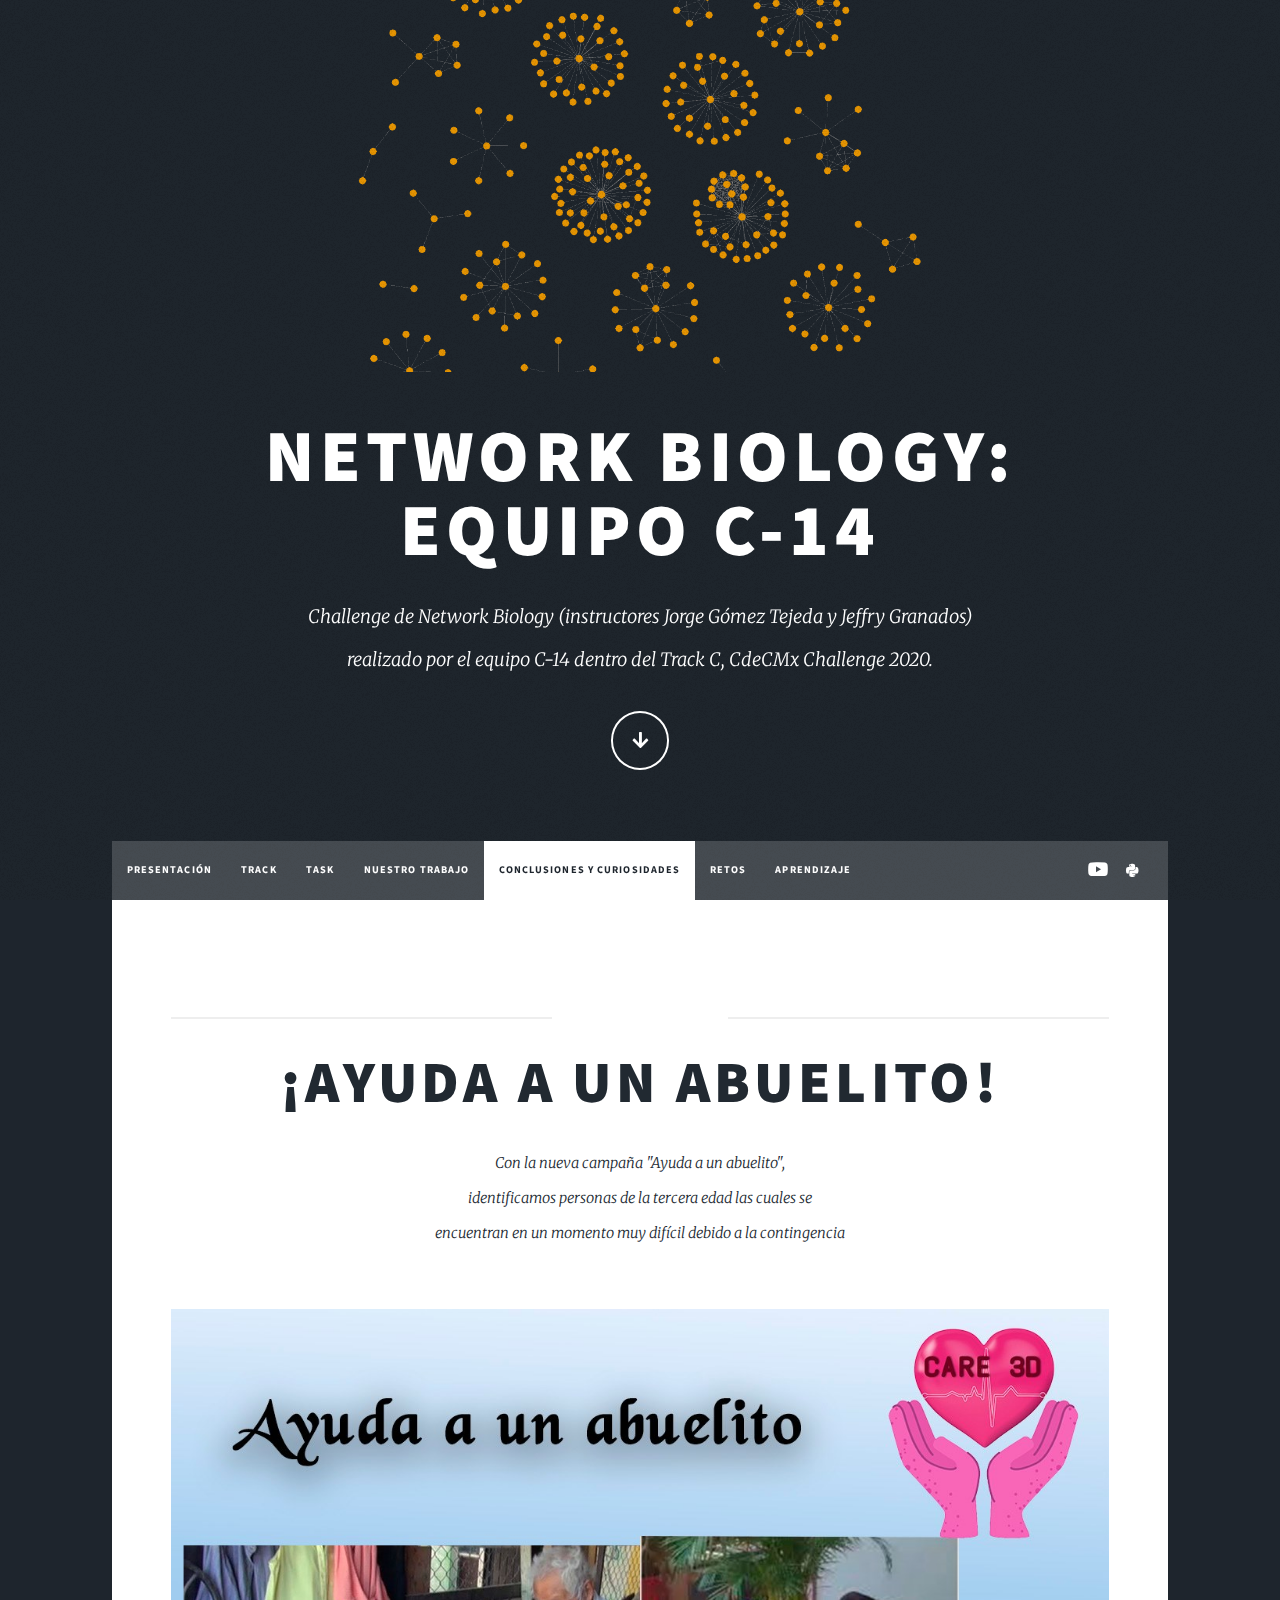
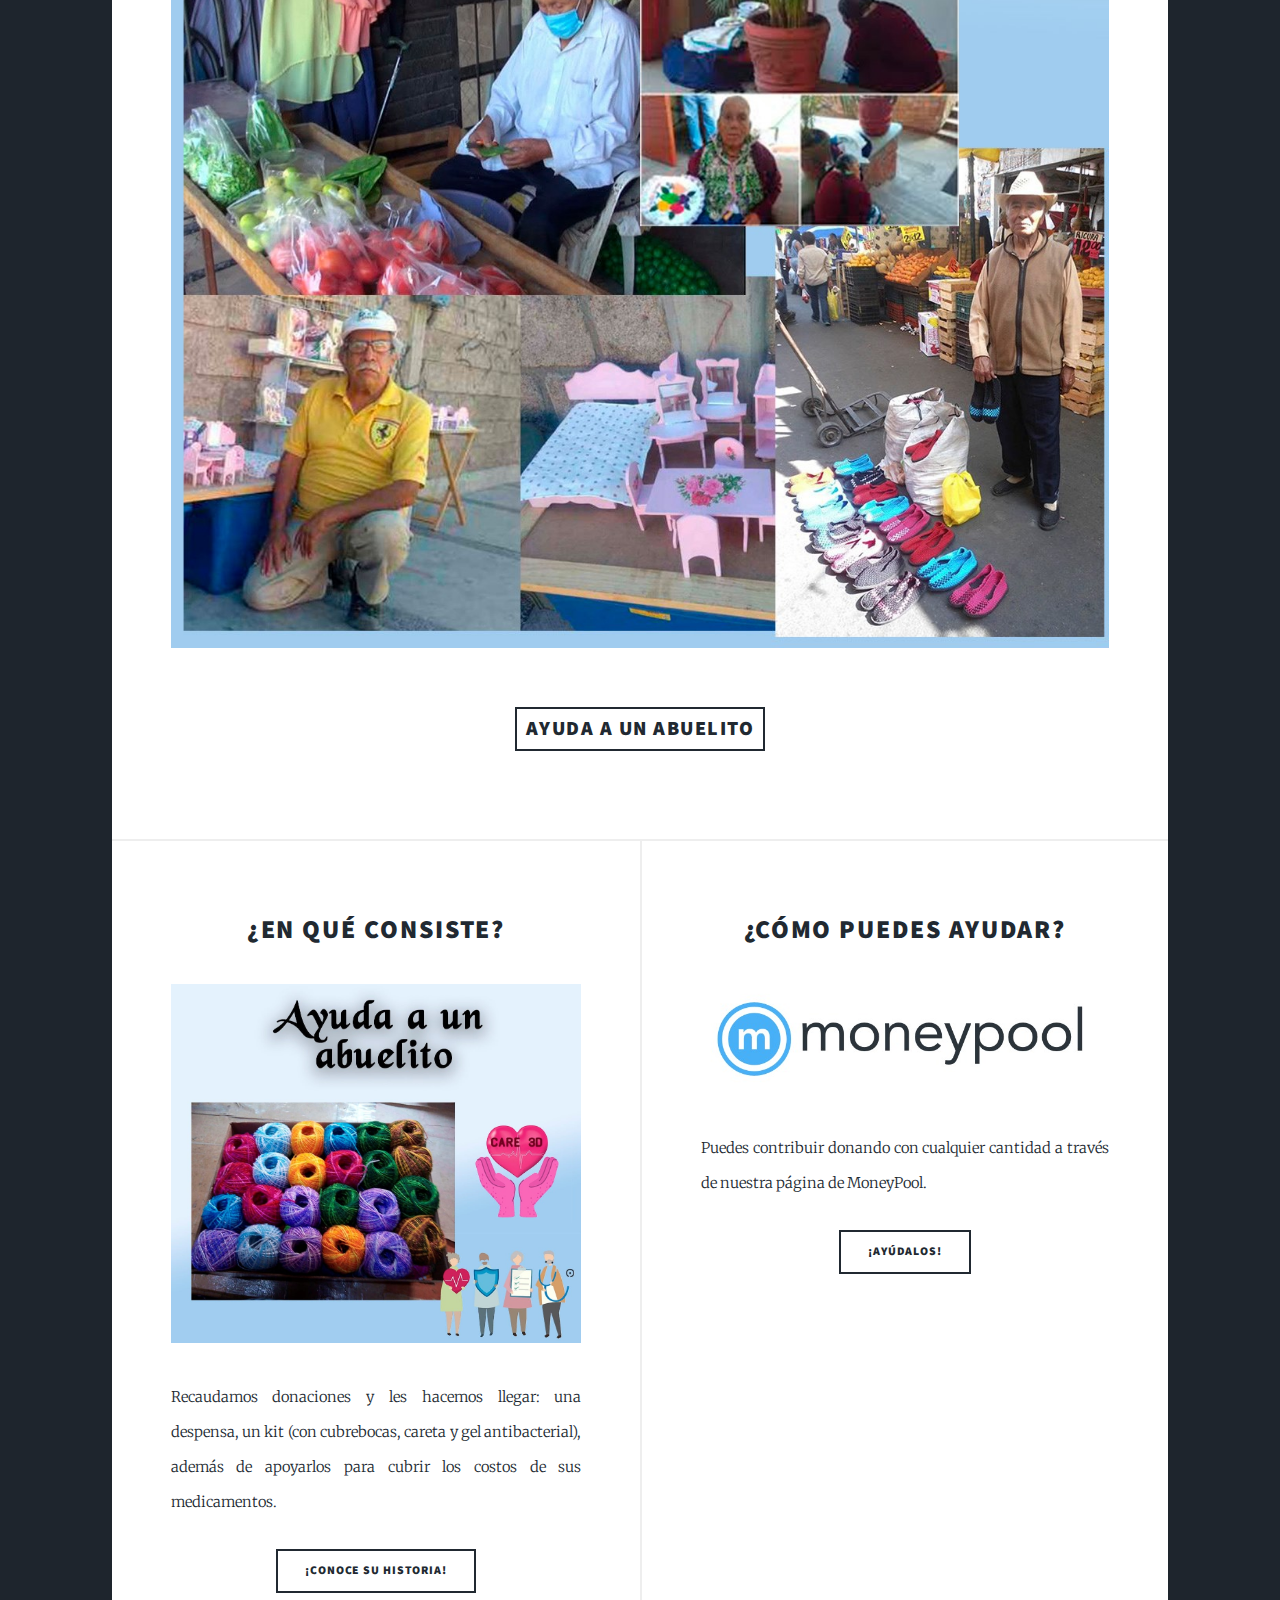
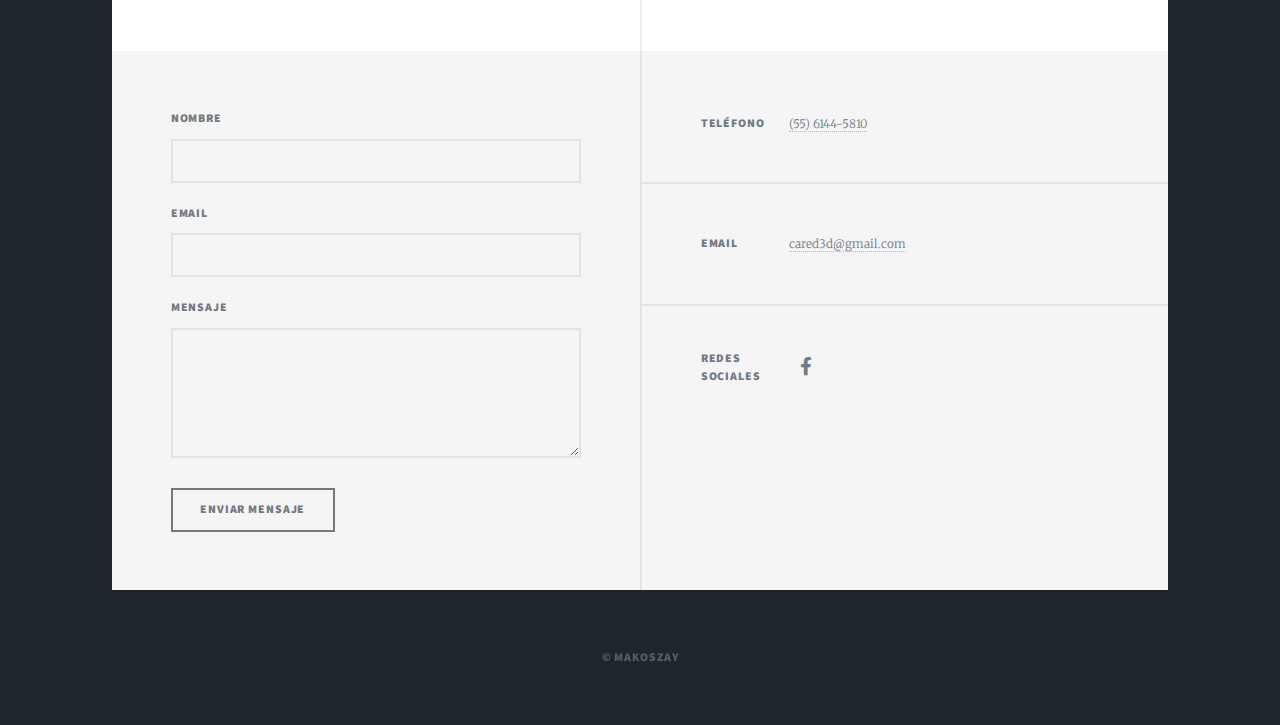
==== abuelito.html @ 1bad4d45 "Update abuelito.html" ====
<!DOCTYPE HTML>
<!--
    Massively by HTML5 UP
    html5up.net | @ajlkn
    Free for personal and commercial use under the CCA 3.0 license (html5up.net/license)
-->
<html>
    <head>
        <title>C-14</title>
        <meta charset="utf-8" />
        <meta name="viewport" content="width=device-width, initial-scale=1, user-scalable=no" />
        <link rel="stylesheet" href="assets/css/main.css" />
        <noscript><link rel="stylesheet" href="assets/css/noscript.css" /></noscript>
    </head>
    <body class="is-preload">

        <!-- Wrapper -->
            <div id="wrapper" class="fade-in">

                <!-- Intro -->
					<div id="intro">
						<h1>Network Biology:<br />
						Equipo c-14</h1>
						<p>Challenge de Network Biology (instructores Jorge Gómez Tejeda y Jeffry Granados)<br />
						realizado por el equipo C-14 dentro del Track C, CdeCMx Challenge 2020.</p>
						<ul class="actions">
							<li><a href="#header" class="button icon solid solo fa-arrow-down scrolly">Continue</a></li>
						</ul>
					</div>

				<!-- Header -->
					<header id="header">
						<a href="index.html" class="logo">Network Biology - C14</a>
					</header>

				<!-- Nav -->
					<nav id="nav">
						<ul class="links">
							<li><a href="index.html">Presentación</a></li>
							<li><a href="donaciones.html">Track</a></li>
							<li><a href="solicitudes.html">Task</a></li>
							<li><a href="impacto.html">Nuestro Trabajo</a></li>
							<li class="active"><a href="abuelito.html">Conclusiones y curiosidades</a></li>
							<li><a href="notas.html">Retos</a></li>
							<li><a href="contacto.html">Aprendizaje</a></li>
						</ul>
						<ul class="icons">
							<li><a href="https://youtu.be/c-H8Kq5N8fA" target=”_blank” class="icon brands fab fa-youtube"><span class="label">Youtube</span></a></li>
							<li><a href="https://colab.research.google.com/drive/1BYM7Ilppk82r1k13tnCq5NGWnOAUT_sk?usp=sharing" class="icon brands"><i class="fab fa-python"></i><span class="label">Código Python</span></a></li>
						</ul>
					</nav>

                <!-- Main -->
                    <div id="main">

                        <!-- Featured Post -->
                            <article class="post featured">
                                <header class="major">
                                    <span class="date"></span><br>
                                    <h2><a href="#">¡Ayuda a un abuelito!</a></h2>
                                    <p>Con la nueva campaña "Ayuda a un abuelito",<br />
                                    identificamos personas de la tercera edad las cuales se<br />
                                    encuentran en un momento muy difícil debido a la contingencia</p>
                                </header>
                                <div class="image main"><img src="images/abuelito_1.jpg" alt="" /></div>
                                <ul class="actions special">
                                    <li class="button" style="font-size:20px;">&nbsp;&nbsp;Ayuda a un abuelito&nbsp;&nbsp;</li>
                                </ul>
                            </article>

                        <!-- Posts -->
                            <section class="posts">
                                <article>
                                    <header>
                                        <span class="date"></span>
                                        <h2>¿En qué consiste?</h2>
                                    </header>
                                    <div class="image fit"><img src="images/abuelito_2.jpg" alt="" /></div>
                                    <p>Recaudamos donaciones y les hacemos llegar: una despensa, un kit (con cubrebocas, careta y gel antibacterial), además de apoyarlos para cubrir los costos de sus medicamentos.</p>
                                    <ul class="actions special">
                                        <li><a href="https://www.facebook.com/donacioncaretas3D/" class="button">¡Conoce su historia!</a></li>
                                    </ul>
                                </article>
                                <article>
                                    <header>
                                        <span class="date"></span>
                                        <h2>¿Cómo puedes ayudar? </h2>
                                    </header>
                                    <div class="image fit"><img src="images/money_pool.jpeg" alt="" /></div>
                                    <p>Puedes contribuir donando con cualquier cantidad a través de nuestra página de MoneyPool.</p>
                                    <ul class="actions special">
                                        <li><a href="https://www.moneypool.mx/pools/xvmni" class="button">¡Ayúdalos!</a></li>
                                    </ul>
                                </article>

                            </section>

                        <!-- Footer -->
                            <!-- <footer>
                                <div class="pagination"> -->
                                    <!--<a href="#" class="previous">Prev</a>-->
<!--                                    <a href="#" class="page active">1</a>
                                    <a href="#" class="page">2</a>
                                    <a href="#" class="page">3</a>
                                    <span class="extra">&hellip;</span>
                                    <a href="#" class="page">8</a>
                                    <a href="#" class="page">9</a>
                                    <a href="#" class="page">10</a>
                                    <a href="#" class="next">Next</a>
                                </div>
                            </footer> -->

                    </div>

                <!-- Footer -->
                    <footer id="footer">
                        <section>
                            <form method="post" action="mailto:cared3d@gmail.com?subject=Información Care-3D">
                                <div class="fields">
                                    <div class="field">
                                        <label for="name">Nombre</label>
                                        <input type="text" name="nombre" id="nombre" />
                                    </div>
                                    <div class="field">
                                        <label for="email">Email</label>
                                        <input type="text" name="email" id="email" />
                                    </div>
                                    <div class="field">
                                        <label for="message">Mensaje</label>
                                        <textarea name="mensaje" id="mensaje" rows="3"></textarea>
                                    </div>
                                </div>
                                <ul class="actions">
                                    <li><input type="submit" value="Enviar Mensaje" /></li>
                                </ul>
                            </form>
                        </section>
                        <section class="split contact">
                            <section>
                                <h3>Teléfono</h3>
                                <p><a href="tel:+525561445810">(55) 6144-5810</a></p>
                            </section>
                            <section>
                                <h3>Email</h3>
                                <p><a href="mailto:care3d@gmail.com">cared3d@gmail.com</a></p>
                            </section>
                            <section>
                                <h3>Redes Sociales</h3>
                                <ul class="icons">
                                    <li><a href="https://www.facebook.com/donacioncaretas3D/" target=”_blank” class="icon brands fa-facebook-f"><span class="label">Facebook</span></a></li>
                                </ul>
                            </section>
                        </section>
                    </footer>

                <!-- Copyright -->
                    <div id="copyright">
                        <ul><li>&copy; Makoszay</li></ul>
                    </div>

            </div>

        <!-- Scripts -->
            <script src="assets/js/jquery.min.js"></script>
            <script src="assets/js/jquery.scrollex.min.js"></script>
            <script src="assets/js/jquery.scrolly.min.js"></script>
            <script src="assets/js/browser.min.js"></script>
            <script src="assets/js/breakpoints.min.js"></script>
            <script src="assets/js/util.js"></script>
            <script src="assets/js/main.js"></script>

    </body>
</html>
---- assets/css/main.css ----
@import url(fontawesome-all.min.css);
@import url("https://fonts.googleapis.com/css?family=Merriweather:300,700,300italic,700italic|Source+Sans+Pro:900");

/*
	Massively by HTML5 UP
	html5up.net | @ajlkn
	Free for personal and commercial use under the CCA 3.0 license (html5up.net/license)
*/

html, body, div, span, applet, object,
iframe, h1, h2, h3, h4, h5, h6, p, blockquote,
pre, a, abbr, acronym, address, big, cite,
code, del, dfn, em, img, ins, kbd, q, s, samp,
small, strike, strong, sub, sup, tt, var, b,
u, i, center, dl, dt, dd, ol, ul, li, fieldset,
form, label, legend, table, caption, tbody,
tfoot, thead, tr, th, td, article, aside,
canvas, details, embed, figure, figcaption,
footer, header, hgroup, menu, nav, output, ruby,
section, summary, time, mark, audio, video {
	margin: 0;
	padding: 0;
	border: 0;
	font-size: 100%;
	font: inherit;
	vertical-align: baseline;}

article, aside, details, figcaption, figure,
footer, header, hgroup, menu, nav, section {
	display: block;}

body {
	line-height: 1;
}

ol, ul {
	list-style: none;
}

blockquote, q {
	quotes: none;
}

	blockquote:before, blockquote:after, q:before, q:after {
		content: '';
		content: none;
	}

table {
	border-collapse: collapse;
	border-spacing: 0;
}

body {
	-webkit-text-size-adjust: none;
}

mark {
	background-color: transparent;
	color: inherit;
}

input::-moz-focus-inner {
	border: 0;
	padding: 0;
}

input, select, textarea {
	-moz-appearance: none;
	-webkit-appearance: none;
	-ms-appearance: none;
	appearance: none;
}

/* Basic */

	@-ms-viewport {
		width: device-width;
	}

	body {
		-ms-overflow-style: scrollbar;
	}

	@media screen and (max-width: 480px) {

		html, body {
			min-width: 320px;
		}

	}

	html {
		box-sizing: border-box;
	}

	*, *:before, *:after {
		box-sizing: inherit;
	}

	body {
		background-color: #1e252d;
	}

		body.is-preload *, body.is-preload *:before, body.is-preload *:after {
			-moz-animation: none !important;
			-webkit-animation: none !important;
			-ms-animation: none !important;
			animation: none !important;
			-moz-transition: none !important;
			-webkit-transition: none !important;
			-ms-transition: none !important;
			transition: none !important;
		}

/* Type */

	html {
		font-size: 16pt;
	}

		@media screen and (max-width: 1680px) {

			html {
				font-size: 12pt;
			}

		}

		@media screen and (max-width: 1280px) {

			html {
				font-size: 11pt;
			}

		}

		@media screen and (max-width: 360px) {

			html {
				font-size: 10pt;
			}

		}

	body {
		color: #212931;
	}

	body, input, select, textarea {
		font-family: "Merriweather", Georgia, serif;
		font-weight: 300;
		font-size: 1rem;
		line-height: 2.375;
	}

	a {
		-moz-transition: color 0.2s ease-in-out, background-color 0.2s ease-in-out, border-color 0.2s ease-in-out, box-shadow 0.2s ease-in-out;
		-webkit-transition: color 0.2s ease-in-out, background-color 0.2s ease-in-out, border-color 0.2s ease-in-out, box-shadow 0.2s ease-in-out;
		-ms-transition: color 0.2s ease-in-out, background-color 0.2s ease-in-out, border-color 0.2s ease-in-out, box-shadow 0.2s ease-in-out;
		transition: color 0.2s ease-in-out, background-color 0.2s ease-in-out, border-color 0.2s ease-in-out, box-shadow 0.2s ease-in-out;
		border-bottom: dotted 1px;
		text-decoration: none;
	}

		a:hover {
			border-bottom-color: transparent;
		}

	strong, b {
		font-weight: 600;
	}

	em, i {
		font-style: italic;
	}

	p {
		text-align: justify;
		margin: 0 0 2rem 0;
	}

	h1, h2, h3, h4, h5, h6 {
		font-family: "Source Sans Pro", Helvetica, sans-serif;
		font-weight: 900;
		line-height: 1.5;
		letter-spacing: 0.075em;
		text-transform: uppercase;
		margin: 0 0 1rem 0;
	}

		h1 a, h2 a, h3 a, h4 a, h5 a, h6 a {
			border-bottom: 0;
			color: inherit;
			text-decoration: none;
		}

	h1 {
		font-size: 4rem;
		line-height: 1.1;
		margin: 0 0 2rem 0;
	}

	h2 {
		font-size: 1.75rem;
		line-height: 1.3;
		margin: 0 0 1.5rem 0;
	}

	h3 {
		font-size: 1.25rem;
		margin: 0 0 1.5rem 0;
	}

	h4 {
		font-size: 1rem;
	}

	h5 {
		font-size: 0.9rem;
	}

	h6 {
		font-size: 0.8rem;
	}

	sub {
		font-size: 0.8rem;
		position: relative;
		top: 0.5rem;
	}

	sup {
		font-size: 0.8rem;
		position: relative;
		top: -0.5rem;
	}

	blockquote {
		border-left: solid 4px;
		font-style: italic;
		margin: 0 0 2rem 0;
		padding: 0.5rem 0 0.5rem 2rem;
	}

	code {
		border: solid 2px;
		font-family: "Courier New", monospace;
		font-size: 0.9rem;
		margin: 0 0.25rem;
		padding: 0.25rem 0.65rem;
	}

	pre {
		-webkit-overflow-scrolling: touch;
		font-family: "Courier New", monospace;
		font-size: 0.9rem;
		margin: 0 0 2rem 0;
	}

		pre code {
			display: block;
			line-height: 1.75;
			padding: 1rem 1.5rem;
			overflow-x: auto;
		}

	hr {
		border: 0;
		border-bottom: solid 2px;
		margin: 3rem 0;
	}

		hr.major {
			margin: 5rem 0;
		}

	.align-left {
		text-align: left;
	}

	.align-center {
		text-align: center;
	}

	.align-right {
		text-align: right;
	}

	input, select, textarea {
		color: #212931;
	}

	a {
		color: #212931;
		border-bottom-color: rgba(33, 41, 49, 0.5);
	}

		a:hover {
			border-bottom-color: transparent;
			color: #EFA51A !important;
		}

	strong, b {
		color: #212931;
	}

	h1, h2, h3, h4, h5, h6 {
		color: #212931;
	}

	blockquote {
		border-left-color: #eeeeee;
	}

	code {
		background: rgba(220, 220, 220, 0.25);
		border-color: #eeeeee;
	}

	hr {
		border-bottom-color: #eeeeee;
	}

/* Row */

	.row {
		display: flex;
		flex-wrap: wrap;
		box-sizing: border-box;
		align-items: stretch;
	}

		.row > * {
			box-sizing: border-box;
		}

		.row.gtr-uniform > * > :last-child {
			margin-bottom: 0;
		}

		.row.aln-left {
			justify-content: flex-start;
		}

		.row.aln-center {
			justify-content: center;
		}

		.row.aln-right {
			justify-content: flex-end;
		}

		.row.aln-top {
			align-items: flex-start;
		}

		.row.aln-middle {
			align-items: center;
		}

		.row.aln-bottom {
			align-items: flex-end;
		}

		.row > .imp {
			order: -1;
		}

		.row > .col-1 {
			width: 8.33333%;
		}

		.row > .off-1 {
			margin-left: 8.33333%;
		}

		.row > .col-2 {
			width: 16.66667%;
		}

		.row > .off-2 {
			margin-left: 16.66667%;
		}

		.row > .col-3 {
			width: 25%;
		}

		.row > .off-3 {
			margin-left: 25%;
		}

		.row > .col-4 {
			width: 33.33333%;
		}

		.row > .off-4 {
			margin-left: 33.33333%;
		}

		.row > .col-5 {
			width: 41.66667%;
		}

		.row > .off-5 {
			margin-left: 41.66667%;
		}

		.row > .col-6 {
			width: 50%;
		}

		.row > .off-6 {
			margin-left: 50%;
		}

		.row > .col-7 {
			width: 58.33333%;
		}

		.row > .off-7 {
			margin-left: 58.33333%;
		}

		.row > .col-8 {
			width: 66.66667%;
		}

		.row > .off-8 {
			margin-left: 66.66667%;
		}

		.row > .col-9 {
			width: 75%;
		}

		.row > .off-9 {
			margin-left: 75%;
		}

		.row > .col-10 {
			width: 83.33333%;
		}

		.row > .off-10 {
			margin-left: 83.33333%;
		}

		.row > .col-11 {
			width: 91.66667%;
		}

		.row > .off-11 {
			margin-left: 91.66667%;
		}

		.row > .col-12 {
			width: 100%;
		}

		.row > .off-12 {
			margin-left: 100%;
		}

		.row.gtr-0 {
			margin-top: 0;
			margin-left: 0rem;
		}

			.row.gtr-0 > * {
				padding: 0 0 0 0rem;
			}

			.row.gtr-0.gtr-uniform {
				margin-top: 0rem;
			}

				.row.gtr-0.gtr-uniform > * {
					padding-top: 0rem;
				}

		.row.gtr-25 {
			margin-top: 0;
			margin-left: -0.375rem;
		}

			.row.gtr-25 > * {
				padding: 0 0 0 0.375rem;
			}

			.row.gtr-25.gtr-uniform {
				margin-top: -0.375rem;
			}

				.row.gtr-25.gtr-uniform > * {
					padding-top: 0.375rem;
				}

		.row.gtr-50 {
			margin-top: 0;
			margin-left: -0.75rem;
		}

			.row.gtr-50 > * {
				padding: 0 0 0 0.75rem;
			}

			.row.gtr-50.gtr-uniform {
				margin-top: -0.75rem;
			}

				.row.gtr-50.gtr-uniform > * {
					padding-top: 0.75rem;
				}

		.row {
			margin-top: 0;
			margin-left: -1.5rem;
		}

			.row > * {
				padding: 0 0 0 1.5rem;
			}

			.row.gtr-uniform {
				margin-top: -1.5rem;
			}

				.row.gtr-uniform > * {
					padding-top: 1.5rem;
				}

		.row.gtr-150 {
			margin-top: 0;
			margin-left: -2.25rem;
		}

			.row.gtr-150 > * {
				padding: 0 0 0 2.25rem;
			}

			.row.gtr-150.gtr-uniform {
				margin-top: -2.25rem;
			}

				.row.gtr-150.gtr-uniform > * {
					padding-top: 2.25rem;
				}

		.row.gtr-200 {
			margin-top: 0;
			margin-left: -3rem;
		}

			.row.gtr-200 > * {
				padding: 0 0 0 3rem;
			}

			.row.gtr-200.gtr-uniform {
				margin-top: -3rem;
			}

				.row.gtr-200.gtr-uniform > * {
					padding-top: 3rem;
				}

		@media screen and (max-width: 1680px) {

			.row {
				display: flex;
				flex-wrap: wrap;
				box-sizing: border-box;
				align-items: stretch;
			}

				.row > * {
					box-sizing: border-box;
				}

				.row.gtr-uniform > * > :last-child {
					margin-bottom: 0;
				}

				.row.aln-left {
					justify-content: flex-start;
				}

				.row.aln-center {
					justify-content: center;
				}

				.row.aln-right {
					justify-content: flex-end;
				}

				.row.aln-top {
					align-items: flex-start;
				}

				.row.aln-middle {
					align-items: center;
				}

				.row.aln-bottom {
					align-items: flex-end;
				}

				.row > .imp-xlarge {
					order: -1;
				}

				.row > .col-1-xlarge {
					width: 8.33333%;
				}

				.row > .off-1-xlarge {
					margin-left: 8.33333%;
				}

				.row > .col-2-xlarge {
					width: 16.66667%;
				}

				.row > .off-2-xlarge {
					margin-left: 16.66667%;
				}

				.row > .col-3-xlarge {
					width: 25%;
				}

				.row > .off-3-xlarge {
					margin-left: 25%;
				}

				.row > .col-4-xlarge {
					width: 33.33333%;
				}

				.row > .off-4-xlarge {
					margin-left: 33.33333%;
				}

				.row > .col-5-xlarge {
					width: 41.66667%;
				}

				.row > .off-5-xlarge {
					margin-left: 41.66667%;
				}

				.row > .col-6-xlarge {
					width: 50%;
				}

				.row > .off-6-xlarge {
					margin-left: 50%;
				}

				.row > .col-7-xlarge {
					width: 58.33333%;
				}

				.row > .off-7-xlarge {
					margin-left: 58.33333%;
				}

				.row > .col-8-xlarge {
					width: 66.66667%;
				}

				.row > .off-8-xlarge {
					margin-left: 66.66667%;
				}

				.row > .col-9-xlarge {
					width: 75%;
				}

				.row > .off-9-xlarge {
					margin-left: 75%;
				}

				.row > .col-10-xlarge {
					width: 83.33333%;
				}

				.row > .off-10-xlarge {
					margin-left: 83.33333%;
				}

				.row > .col-11-xlarge {
					width: 91.66667%;
				}

				.row > .off-11-xlarge {
					margin-left: 91.66667%;
				}

				.row > .col-12-xlarge {
					width: 100%;
				}

				.row > .off-12-xlarge {
					margin-left: 100%;
				}

				.row.gtr-0 {
					margin-top: 0;
					margin-left: 0rem;
				}

					.row.gtr-0 > * {
						padding: 0 0 0 0rem;
					}

					.row.gtr-0.gtr-uniform {
						margin-top: 0rem;
					}

						.row.gtr-0.gtr-uniform > * {
							padding-top: 0rem;
						}

				.row.gtr-25 {
					margin-top: 0;
					margin-left: -0.375rem;
				}

					.row.gtr-25 > * {
						padding: 0 0 0 0.375rem;
					}

					.row.gtr-25.gtr-uniform {
						margin-top: -0.375rem;
					}

						.row.gtr-25.gtr-uniform > * {
							padding-top: 0.375rem;
						}

				.row.gtr-50 {
					margin-top: 0;
					margin-left: -0.75rem;
				}

					.row.gtr-50 > * {
						padding: 0 0 0 0.75rem;
					}

					.row.gtr-50.gtr-uniform {
						margin-top: -0.75rem;
					}

						.row.gtr-50.gtr-uniform > * {
							padding-top: 0.75rem;
						}

				.row {
					margin-top: 0;
					margin-left: -1.5rem;
				}

					.row > * {
						padding: 0 0 0 1.5rem;
					}

					.row.gtr-uniform {
						margin-top: -1.5rem;
					}

						.row.gtr-uniform > * {
							padding-top: 1.5rem;
						}

				.row.gtr-150 {
					margin-top: 0;
					margin-left: -2.25rem;
				}

					.row.gtr-150 > * {
						padding: 0 0 0 2.25rem;
					}

					.row.gtr-150.gtr-uniform {
						margin-top: -2.25rem;
					}

						.row.gtr-150.gtr-uniform > * {
							padding-top: 2.25rem;
						}

				.row.gtr-200 {
					margin-top: 0;
					margin-left: -3rem;
				}

					.row.gtr-200 > * {
						padding: 0 0 0 3rem;
					}

					.row.gtr-200.gtr-uniform {
						margin-top: -3rem;
					}

						.row.gtr-200.gtr-uniform > * {
							padding-top: 3rem;
						}

		}

		@media screen and (max-width: 1280px) {

			.row {
				display: flex;
				flex-wrap: wrap;
				box-sizing: border-box;
				align-items: stretch;
			}

				.row > * {
					box-sizing: border-box;
				}

				.row.gtr-uniform > * > :last-child {
					margin-bottom: 0;
				}

				.row.aln-left {
					justify-content: flex-start;
				}

				.row.aln-center {
					justify-content: center;
				}

				.row.aln-right {
					justify-content: flex-end;
				}

				.row.aln-top {
					align-items: flex-start;
				}

				.row.aln-middle {
					align-items: center;
				}

				.row.aln-bottom {
					align-items: flex-end;
				}

				.row > .imp-large {
					order: -1;
				}

				.row > .col-1-large {
					width: 8.33333%;
				}

				.row > .off-1-large {
					margin-left: 8.33333%;
				}

				.row > .col-2-large {
					width: 16.66667%;
				}

				.row > .off-2-large {
					margin-left: 16.66667%;
				}

				.row > .col-3-large {
					width: 25%;
				}

				.row > .off-3-large {
					margin-left: 25%;
				}

				.row > .col-4-large {
					width: 33.33333%;
				}

				.row > .off-4-large {
					margin-left: 33.33333%;
				}

				.row > .col-5-large {
					width: 41.66667%;
				}

				.row > .off-5-large {
					margin-left: 41.66667%;
				}

				.row > .col-6-large {
					width: 50%;
				}

				.row > .off-6-large {
					margin-left: 50%;
				}

				.row > .col-7-large {
					width: 58.33333%;
				}

				.row > .off-7-large {
					margin-left: 58.33333%;
				}

				.row > .col-8-large {
					width: 66.66667%;
				}

				.row > .off-8-large {
					margin-left: 66.66667%;
				}

				.row > .col-9-large {
					width: 75%;
				}

				.row > .off-9-large {
					margin-left: 75%;
				}

				.row > .col-10-large {
					width: 83.33333%;
				}

				.row > .off-10-large {
					margin-left: 83.33333%;
				}

				.row > .col-11-large {
					width: 91.66667%;
				}

				.row > .off-11-large {
					margin-left: 91.66667%;
				}

				.row > .col-12-large {
					width: 100%;
				}

				.row > .off-12-large {
					margin-left: 100%;
				}

				.row.gtr-0 {
					margin-top: 0;
					margin-left: 0rem;
				}

					.row.gtr-0 > * {
						padding: 0 0 0 0rem;
					}

					.row.gtr-0.gtr-uniform {
						margin-top: 0rem;
					}

						.row.gtr-0.gtr-uniform > * {
							padding-top: 0rem;
						}

				.row.gtr-25 {
					margin-top: 0;
					margin-left: -0.375rem;
				}

					.row.gtr-25 > * {
						padding: 0 0 0 0.375rem;
					}

					.row.gtr-25.gtr-uniform {
						margin-top: -0.375rem;
					}

						.row.gtr-25.gtr-uniform > * {
							padding-top: 0.375rem;
						}

				.row.gtr-50 {
					margin-top: 0;
					margin-left: -0.75rem;
				}

					.row.gtr-50 > * {
						padding: 0 0 0 0.75rem;
					}

					.row.gtr-50.gtr-uniform {
						margin-top: -0.75rem;
					}

						.row.gtr-50.gtr-uniform > * {
							padding-top: 0.75rem;
						}

				.row {
					margin-top: 0;
					margin-left: -1.5rem;
				}

					.row > * {
						padding: 0 0 0 1.5rem;
					}

					.row.gtr-uniform {
						margin-top: -1.5rem;
					}

						.row.gtr-uniform > * {
							padding-top: 1.5rem;
						}

				.row.gtr-150 {
					margin-top: 0;
					margin-left: -2.25rem;
				}

					.row.gtr-150 > * {
						padding: 0 0 0 2.25rem;
					}

					.row.gtr-150.gtr-uniform {
						margin-top: -2.25rem;
					}

						.row.gtr-150.gtr-uniform > * {
							padding-top: 2.25rem;
						}

				.row.gtr-200 {
					margin-top: 0;
					margin-left: -3rem;
				}

					.row.gtr-200 > * {
						padding: 0 0 0 3rem;
					}

					.row.gtr-200.gtr-uniform {
						margin-top: -3rem;
					}

						.row.gtr-200.gtr-uniform > * {
							padding-top: 3rem;
						}

		}

		@media screen and (max-width: 980px) {

			.row {
				display: flex;
				flex-wrap: wrap;
				box-sizing: border-box;
				align-items: stretch;
			}

				.row > * {
					box-sizing: border-box;
				}

				.row.gtr-uniform > * > :last-child {
					margin-bottom: 0;
				}

				.row.aln-left {
					justify-content: flex-start;
				}

				.row.aln-center {
					justify-content: center;
				}

				.row.aln-right {
					justify-content: flex-end;
				}

				.row.aln-top {
					align-items: flex-start;
				}

				.row.aln-middle {
					align-items: center;
				}

				.row.aln-bottom {
					align-items: flex-end;
				}

				.row > .imp-medium {
					order: -1;
				}

				.row > .col-1-medium {
					width: 8.33333%;
				}

				.row > .off-1-medium {
					margin-left: 8.33333%;
				}

				.row > .col-2-medium {
					width: 16.66667%;
				}

				.row > .off-2-medium {
					margin-left: 16.66667%;
				}

				.row > .col-3-medium {
					width: 25%;
				}

				.row > .off-3-medium {
					margin-left: 25%;
				}

				.row > .col-4-medium {
					width: 33.33333%;
				}

				.row > .off-4-medium {
					margin-left: 33.33333%;
				}

				.row > .col-5-medium {
					width: 41.66667%;
				}

				.row > .off-5-medium {
					margin-left: 41.66667%;
				}

				.row > .col-6-medium {
					width: 50%;
				}

				.row > .off-6-medium {
					margin-left: 50%;
				}

				.row > .col-7-medium {
					width: 58.33333%;
				}

				.row > .off-7-medium {
					margin-left: 58.33333%;
				}

				.row > .col-8-medium {
					width: 66.66667%;
				}

				.row > .off-8-medium {
					margin-left: 66.66667%;
				}

				.row > .col-9-medium {
					width: 75%;
				}

				.row > .off-9-medium {
					margin-left: 75%;
				}

				.row > .col-10-medium {
					width: 83.33333%;
				}

				.row > .off-10-medium {
					margin-left: 83.33333%;
				}

				.row > .col-11-medium {
					width: 91.66667%;
				}

				.row > .off-11-medium {
					margin-left: 91.66667%;
				}

				.row > .col-12-medium {
					width: 100%;
				}

				.row > .off-12-medium {
					margin-left: 100%;
				}

				.row.gtr-0 {
					margin-top: 0;
					margin-left: 0rem;
				}

					.row.gtr-0 > * {
						padding: 0 0 0 0rem;
					}

					.row.gtr-0.gtr-uniform {
						margin-top: 0rem;
					}

						.row.gtr-0.gtr-uniform > * {
							padding-top: 0rem;
						}

				.row.gtr-25 {
					margin-top: 0;
					margin-left: -0.375rem;
				}

					.row.gtr-25 > * {
						padding: 0 0 0 0.375rem;
					}

					.row.gtr-25.gtr-uniform {
						margin-top: -0.375rem;
					}

						.row.gtr-25.gtr-uniform > * {
							padding-top: 0.375rem;
						}

				.row.gtr-50 {
					margin-top: 0;
					margin-left: -0.75rem;
				}

					.row.gtr-50 > * {
						padding: 0 0 0 0.75rem;
					}

					.row.gtr-50.gtr-uniform {
						margin-top: -0.75rem;
					}

						.row.gtr-50.gtr-uniform > * {
							padding-top: 0.75rem;
						}

				.row {
					margin-top: 0;
					margin-left: -1.5rem;
				}

					.row > * {
						padding: 0 0 0 1.5rem;
					}

					.row.gtr-uniform {
						margin-top: -1.5rem;
					}

						.row.gtr-uniform > * {
							padding-top: 1.5rem;
						}

				.row.gtr-150 {
					margin-top: 0;
					margin-left: -2.25rem;
				}

					.row.gtr-150 > * {
						padding: 0 0 0 2.25rem;
					}

					.row.gtr-150.gtr-uniform {
						margin-top: -2.25rem;
					}

						.row.gtr-150.gtr-uniform > * {
							padding-top: 2.25rem;
						}

				.row.gtr-200 {
					margin-top: 0;
					margin-left: -3rem;
				}

					.row.gtr-200 > * {
						padding: 0 0 0 3rem;
					}

					.row.gtr-200.gtr-uniform {
						margin-top: -3rem;
					}

						.row.gtr-200.gtr-uniform > * {
							padding-top: 3rem;
						}

		}

		@media screen and (max-width: 736px) {

			.row {
				display: flex;
				flex-wrap: wrap;
				box-sizing: border-box;
				align-items: stretch;
			}

				.row > * {
					box-sizing: border-box;
				}

				.row.gtr-uniform > * > :last-child {
					margin-bottom: 0;
				}

				.row.aln-left {
					justify-content: flex-start;
				}

				.row.aln-center {
					justify-content: center;
				}

				.row.aln-right {
					justify-content: flex-end;
				}

				.row.aln-top {
					align-items: flex-start;
				}

				.row.aln-middle {
					align-items: center;
				}

				.row.aln-bottom {
					align-items: flex-end;
				}

				.row > .imp-small {
					order: -1;
				}

				.row > .col-1-small {
					width: 8.33333%;
				}

				.row > .off-1-small {
					margin-left: 8.33333%;
				}

				.row > .col-2-small {
					width: 16.66667%;
				}

				.row > .off-2-small {
					margin-left: 16.66667%;
				}

				.row > .col-3-small {
					width: 25%;
				}

				.row > .off-3-small {
					margin-left: 25%;
				}

				.row > .col-4-small {
					width: 33.33333%;
				}

				.row > .off-4-small {
					margin-left: 33.33333%;
				}

				.row > .col-5-small {
					width: 41.66667%;
				}

				.row > .off-5-small {
					margin-left: 41.66667%;
				}

				.row > .col-6-small {
					width: 50%;
				}

				.row > .off-6-small {
					margin-left: 50%;
				}

				.row > .col-7-small {
					width: 58.33333%;
				}

				.row > .off-7-small {
					margin-left: 58.33333%;
				}

				.row > .col-8-small {
					width: 66.66667%;
				}

				.row > .off-8-small {
					margin-left: 66.66667%;
				}

				.row > .col-9-small {
					width: 75%;
				}

				.row > .off-9-small {
					margin-left: 75%;
				}

				.row > .col-10-small {
					width: 83.33333%;
				}

				.row > .off-10-small {
					margin-left: 83.33333%;
				}

				.row > .col-11-small {
					width: 91.66667%;
				}

				.row > .off-11-small {
					margin-left: 91.66667%;
				}

				.row > .col-12-small {
					width: 100%;
				}

				.row > .off-12-small {
					margin-left: 100%;
				}

				.row.gtr-0 {
					margin-top: 0;
					margin-left: 0rem;
				}

					.row.gtr-0 > * {
						padding: 0 0 0 0rem;
					}

					.row.gtr-0.gtr-uniform {
						margin-top: 0rem;
					}

						.row.gtr-0.gtr-uniform > * {
							padding-top: 0rem;
						}

				.row.gtr-25 {
					margin-top: 0;
					margin-left: -0.375rem;
				}

					.row.gtr-25 > * {
						padding: 0 0 0 0.375rem;
					}

					.row.gtr-25.gtr-uniform {
						margin-top: -0.375rem;
					}

						.row.gtr-25.gtr-uniform > * {
							padding-top: 0.375rem;
						}

				.row.gtr-50 {
					margin-top: 0;
					margin-left: -0.75rem;
				}

					.row.gtr-50 > * {
						padding: 0 0 0 0.75rem;
					}

					.row.gtr-50.gtr-uniform {
						margin-top: -0.75rem;
					}

						.row.gtr-50.gtr-uniform > * {
							padding-top: 0.75rem;
						}

				.row {
					margin-top: 0;
					margin-left: -1.5rem;
				}

					.row > * {
						padding: 0 0 0 1.5rem;
					}

					.row.gtr-uniform {
						margin-top: -1.5rem;
					}

						.row.gtr-uniform > * {
							padding-top: 1.5rem;
						}

				.row.gtr-150 {
					margin-top: 0;
					margin-left: -2.25rem;
				}

					.row.gtr-150 > * {
						padding: 0 0 0 2.25rem;
					}

					.row.gtr-150.gtr-uniform {
						margin-top: -2.25rem;
					}

						.row.gtr-150.gtr-uniform > * {
							padding-top: 2.25rem;
						}

				.row.gtr-200 {
					margin-top: 0;
					margin-left: -3rem;
				}

					.row.gtr-200 > * {
						padding: 0 0 0 3rem;
					}

					.row.gtr-200.gtr-uniform {
						margin-top: -3rem;
					}

						.row.gtr-200.gtr-uniform > * {
							padding-top: 3rem;
						}

		}

		@media screen and (max-width: 480px) {

			.row {
				display: flex;
				flex-wrap: wrap;
				box-sizing: border-box;
				align-items: stretch;
			}

				.row > * {
					box-sizing: border-box;
				}

				.row.gtr-uniform > * > :last-child {
					margin-bottom: 0;
				}

				.row.aln-left {
					justify-content: flex-start;
				}

				.row.aln-center {
					justify-content: center;
				}

				.row.aln-right {
					justify-content: flex-end;
				}

				.row.aln-top {
					align-items: flex-start;
				}

				.row.aln-middle {
					align-items: center;
				}

				.row.aln-bottom {
					align-items: flex-end;
				}

				.row > .imp-xsmall {
					order: -1;
				}

				.row > .col-1-xsmall {
					width: 8.33333%;
				}

				.row > .off-1-xsmall {
					margin-left: 8.33333%;
				}

				.row > .col-2-xsmall {
					width: 16.66667%;
				}

				.row > .off-2-xsmall {
					margin-left: 16.66667%;
				}

				.row > .col-3-xsmall {
					width: 25%;
				}

				.row > .off-3-xsmall {
					margin-left: 25%;
				}

				.row > .col-4-xsmall {
					width: 33.33333%;
				}

				.row > .off-4-xsmall {
					margin-left: 33.33333%;
				}

				.row > .col-5-xsmall {
					width: 41.66667%;
				}

				.row > .off-5-xsmall {
					margin-left: 41.66667%;
				}

				.row > .col-6-xsmall {
					width: 50%;
				}

				.row > .off-6-xsmall {
					margin-left: 50%;
				}

				.row > .col-7-xsmall {
					width: 58.33333%;
				}

				.row > .off-7-xsmall {
					margin-left: 58.33333%;
				}

				.row > .col-8-xsmall {
					width: 66.66667%;
				}

				.row > .off-8-xsmall {
					margin-left: 66.66667%;
				}

				.row > .col-9-xsmall {
					width: 75%;
				}

				.row > .off-9-xsmall {
					margin-left: 75%;
				}

				.row > .col-10-xsmall {
					width: 83.33333%;
				}

				.row > .off-10-xsmall {
					margin-left: 83.33333%;
				}

				.row > .col-11-xsmall {
					width: 91.66667%;
				}

				.row > .off-11-xsmall {
					margin-left: 91.66667%;
				}

				.row > .col-12-xsmall {
					width: 100%;
				}

				.row > .off-12-xsmall {
					margin-left: 100%;
				}

				.row.gtr-0 {
					margin-top: 0;
					margin-left: 0rem;
				}

					.row.gtr-0 > * {
						padding: 0 0 0 0rem;
					}

					.row.gtr-0.gtr-uniform {
						margin-top: 0rem;
					}

						.row.gtr-0.gtr-uniform > * {
							padding-top: 0rem;
						}

				.row.gtr-25 {
					margin-top: 0;
					margin-left: -0.375rem;
				}

					.row.gtr-25 > * {
						padding: 0 0 0 0.375rem;
					}

					.row.gtr-25.gtr-uniform {
						margin-top: -0.375rem;
					}

						.row.gtr-25.gtr-uniform > * {
							padding-top: 0.375rem;
						}

				.row.gtr-50 {
					margin-top: 0;
					margin-left: -0.75rem;
				}

					.row.gtr-50 > * {
						padding: 0 0 0 0.75rem;
					}

					.row.gtr-50.gtr-uniform {
						margin-top: -0.75rem;
					}

						.row.gtr-50.gtr-uniform > * {
							padding-top: 0.75rem;
						}

				.row {
					margin-top: 0;
					margin-left: -1.5rem;
				}

					.row > * {
						padding: 0 0 0 1.5rem;
					}

					.row.gtr-uniform {
						margin-top: -1.5rem;
					}

						.row.gtr-uniform > * {
							padding-top: 1.5rem;
						}

				.row.gtr-150 {
					margin-top: 0;
					margin-left: -2.25rem;
				}

					.row.gtr-150 > * {
						padding: 0 0 0 2.25rem;
					}

					.row.gtr-150.gtr-uniform {
						margin-top: -2.25rem;
					}

						.row.gtr-150.gtr-uniform > * {
							padding-top: 2.25rem;
						}

				.row.gtr-200 {
					margin-top: 0;
					margin-left: -3rem;
				}

					.row.gtr-200 > * {
						padding: 0 0 0 3rem;
					}

					.row.gtr-200.gtr-uniform {
						margin-top: -3rem;
					}

						.row.gtr-200.gtr-uniform > * {
							padding-top: 3rem;
						}

		}

		@media screen and (max-width: 360px) {

			.row {
				display: flex;
				flex-wrap: wrap;
				box-sizing: border-box;
				align-items: stretch;
			}

				.row > * {
					box-sizing: border-box;
				}

				.row.gtr-uniform > * > :last-child {
					margin-bottom: 0;
				}

				.row.aln-left {
					justify-content: flex-start;
				}

				.row.aln-center {
					justify-content: center;
				}

				.row.aln-right {
					justify-content: flex-end;
				}

				.row.aln-top {
					align-items: flex-start;
				}

				.row.aln-middle {
					align-items: center;
				}

				.row.aln-bottom {
					align-items: flex-end;
				}

				.row > .imp-xxsmall {
					order: -1;
				}

				.row > .col-1-xxsmall {
					width: 8.33333%;
				}

				.row > .off-1-xxsmall {
					margin-left: 8.33333%;
				}

				.row > .col-2-xxsmall {
					width: 16.66667%;
				}

				.row > .off-2-xxsmall {
					margin-left: 16.66667%;
				}

				.row > .col-3-xxsmall {
					width: 25%;
				}

				.row > .off-3-xxsmall {
					margin-left: 25%;
				}

				.row > .col-4-xxsmall {
					width: 33.33333%;
				}

				.row > .off-4-xxsmall {
					margin-left: 33.33333%;
				}

				.row > .col-5-xxsmall {
					width: 41.66667%;
				}

				.row > .off-5-xxsmall {
					margin-left: 41.66667%;
				}

				.row > .col-6-xxsmall {
					width: 50%;
				}

				.row > .off-6-xxsmall {
					margin-left: 50%;
				}

				.row > .col-7-xxsmall {
					width: 58.33333%;
				}

				.row > .off-7-xxsmall {
					margin-left: 58.33333%;
				}

				.row > .col-8-xxsmall {
					width: 66.66667%;
				}

				.row > .off-8-xxsmall {
					margin-left: 66.66667%;
				}

				.row > .col-9-xxsmall {
					width: 75%;
				}

				.row > .off-9-xxsmall {
					margin-left: 75%;
				}

				.row > .col-10-xxsmall {
					width: 83.33333%;
				}

				.row > .off-10-xxsmall {
					margin-left: 83.33333%;
				}

				.row > .col-11-xxsmall {
					width: 91.66667%;
				}

				.row > .off-11-xxsmall {
					margin-left: 91.66667%;
				}

				.row > .col-12-xxsmall {
					width: 100%;
				}

				.row > .off-12-xxsmall {
					margin-left: 100%;
				}

				.row.gtr-0 {
					margin-top: 0;
					margin-left: 0rem;
				}

					.row.gtr-0 > * {
						padding: 0 0 0 0rem;
					}

					.row.gtr-0.gtr-uniform {
						margin-top: 0rem;
					}

						.row.gtr-0.gtr-uniform > * {
							padding-top: 0rem;
						}

				.row.gtr-25 {
					margin-top: 0;
					margin-left: -0.375rem;
				}

					.row.gtr-25 > * {
						padding: 0 0 0 0.375rem;
					}

					.row.gtr-25.gtr-uniform {
						margin-top: -0.375rem;
					}

						.row.gtr-25.gtr-uniform > * {
							padding-top: 0.375rem;
						}

				.row.gtr-50 {
					margin-top: 0;
					margin-left: -0.75rem;
				}

					.row.gtr-50 > * {
						padding: 0 0 0 0.75rem;
					}

					.row.gtr-50.gtr-uniform {
						margin-top: -0.75rem;
					}

						.row.gtr-50.gtr-uniform > * {
							padding-top: 0.75rem;
						}

				.row {
					margin-top: 0;
					margin-left: -1.5rem;
				}

					.row > * {
						padding: 0 0 0 1.5rem;
					}

					.row.gtr-uniform {
						margin-top: -1.5rem;
					}

						.row.gtr-uniform > * {
							padding-top: 1.5rem;
						}

				.row.gtr-150 {
					margin-top: 0;
					margin-left: -2.25rem;
				}

					.row.gtr-150 > * {
						padding: 0 0 0 2.25rem;
					}

					.row.gtr-150.gtr-uniform {
						margin-top: -2.25rem;
					}

						.row.gtr-150.gtr-uniform > * {
							padding-top: 2.25rem;
						}

				.row.gtr-200 {
					margin-top: 0;
					margin-left: -3rem;
				}

					.row.gtr-200 > * {
						padding: 0 0 0 3rem;
					}

					.row.gtr-200.gtr-uniform {
						margin-top: -3rem;
					}

						.row.gtr-200.gtr-uniform > * {
							padding-top: 3rem;
						}

		}

/* Box */

	.box {
		border: solid 2px;
		margin-bottom: 2rem;
		padding: 1.5rem;
	}

		.box > :last-child,
		.box > :last-child > :last-child,
		.box > :last-child > :last-child > :last-child {
			margin-bottom: 0;
		}

		.box.alt {
			border: 0;
			border-radius: 0;
			padding: 0;
		}

	.box {
		border-color: #eeeeee;
	}

/* Button */

	input[type="submit"],
	input[type="reset"],
	input[type="button"],
	button,
	.button {
		-moz-appearance: none;
		-webkit-appearance: none;
		-ms-appearance: none;
		appearance: none;
		-moz-transition: background-color 0.2s ease-in-out, box-shadow 0.2s ease-in-out, color 0.2s ease-in-out;
		-webkit-transition: background-color 0.2s ease-in-out, box-shadow 0.2s ease-in-out, color 0.2s ease-in-out;
		-ms-transition: background-color 0.2s ease-in-out, box-shadow 0.2s ease-in-out, color 0.2s ease-in-out;
		transition: background-color 0.2s ease-in-out, box-shadow 0.2s ease-in-out, color 0.2s ease-in-out;
		border: 0;
		border-radius: 0;
		cursor: pointer;
		display: inline-block;
		font-family: "Source Sans Pro", Helvetica, sans-serif;
		font-size: 0.8rem;
		font-weight: 900;
		letter-spacing: 0.075em;
		height: 3rem;
		line-height: 3rem;
		padding: 0 2rem;
		text-align: center;
		text-decoration: none;
		text-transform: uppercase;
		white-space: nowrap;
	}

		input[type="submit"].icon:before,
		input[type="reset"].icon:before,
		input[type="button"].icon:before,
		button.icon:before,
		.button.icon:before {
			margin-right: 0.5rem;
		}

		input[type="submit"].icon.solo,
		input[type="reset"].icon.solo,
		input[type="button"].icon.solo,
		button.icon.solo,
		.button.icon.solo {
			position: relative;
			width: 4rem;
			height: 4rem;
			line-height: 4rem;
			border-radius: 4rem;
			text-indent: 4rem;
			overflow: hidden;
			padding: 0;
			white-space: nowrap;
		}

			input[type="submit"].icon.solo:before,
			input[type="reset"].icon.solo:before,
			input[type="button"].icon.solo:before,
			button.icon.solo:before,
			.button.icon.solo:before {
				position: absolute;
				display: block;
				top: 0;
				left: 0;
				width: inherit;
				height: inherit;
				line-height: inherit;
				font-size: 1.25rem;
				margin-right: 0;
				text-align: center;
				text-indent: 0;
			}

		input[type="submit"].fit,
		input[type="reset"].fit,
		input[type="button"].fit,
		button.fit,
		.button.fit {
			width: 100%;
		}

		input[type="submit"].small,
		input[type="reset"].small,
		input[type="button"].small,
		button.small,
		.button.small {
			font-size: 0.7rem;
			height: 2.5rem;
			line-height: 2.5rem;
			padding: 0 1.5rem;
		}

		input[type="submit"].large,
		input[type="reset"].large,
		input[type="button"].large,
		button.large,
		.button.large {
			font-size: 0.9rem;
			height: 3.5rem;
			line-height: 3.5rem;
			padding: 0 2.75rem;
		}

		@media screen and (max-width: 980px) {

			input[type="submit"],
			input[type="reset"],
			input[type="button"],
			button,
			.button {
				font-size: 0.9rem;
				height: 3.25rem;
				line-height: 3.25rem;
			}

				input[type="submit"].large,
				input[type="reset"].large,
				input[type="button"].large,
				button.large,
				.button.large {
					font-size: 1rem;
					height: 3.75rem;
					line-height: 3.75rem;
				}

		}

		input[type="submit"].disabled, input[type="submit"]:disabled,
		input[type="reset"].disabled,
		input[type="reset"]:disabled,
		input[type="button"].disabled,
		input[type="button"]:disabled,
		button.disabled,
		button:disabled,
		.button.disabled,
		.button:disabled {
			pointer-events: none;
			opacity: 0.25;
		}

	input[type="submit"],
	input[type="reset"],
	input[type="button"],
	button,
	.button {
		background-color: transparent;
		box-shadow: inset 0 0 0 2px #212931;
		color: #212931 !important;
	}

		input[type="submit"]:hover,
		input[type="reset"]:hover,
		input[type="button"]:hover,
		button:hover,
		.button:hover {
			box-shadow: inset 0 0 0 2px #EFA51A;
			color: #EFA51A !important;
		}

		input[type="submit"].primary,
		input[type="reset"].primary,
		input[type="button"].primary,
		button.primary,
		.button.primary {
			background-color: #212931;
			box-shadow: none;
			color: #ffffff !important;
		}

			input[type="submit"].primary:hover,
			input[type="reset"].primary:hover,
			input[type="button"].primary:hover,
			button.primary:hover,
			.button.primary:hover {
				background-color: #EFA51A;
			}

/* Form */

	form {
		margin: 0 0 2rem 0;
	}

		form > :last-child {
			margin-bottom: 0;
		}

		form > .fields {
			display: -moz-flex;
			display: -webkit-flex;
			display: -ms-flex;
			display: flex;
			-moz-flex-wrap: wrap;
			-webkit-flex-wrap: wrap;
			-ms-flex-wrap: wrap;
			flex-wrap: wrap;
			width: calc(100% + 3rem);
			margin: -1.5rem 0 2rem -1.5rem;
		}

			form > .fields > .field {
				-moz-flex-grow: 0;
				-webkit-flex-grow: 0;
				-ms-flex-grow: 0;
				flex-grow: 0;
				-moz-flex-shrink: 0;
				-webkit-flex-shrink: 0;
				-ms-flex-shrink: 0;
				flex-shrink: 0;
				padding: 1.5rem 0 0 1.5rem;
				width: calc(100% - 1.5rem);
			}

				form > .fields > .field.half {
					width: calc(50% - 0.75rem);
				}

				form > .fields > .field.third {
					width: calc(100%/3 - 0.5rem);
				}

				form > .fields > .field.quarter {
					width: calc(25% - 0.375rem);
				}

		@media screen and (max-width: 480px) {

			form > .fields {
				width: calc(100% + 3rem);
				margin: -1.5rem 0 2rem -1.5rem;
			}

				form > .fields > .field {
					padding: 1.5rem 0 0 1.5rem;
					width: calc(100% - 1.5rem);
				}

					form > .fields > .field.half {
						width: calc(100% - 1.5rem);
					}

					form > .fields > .field.third {
						width: calc(100% - 1.5rem);
					}

					form > .fields > .field.quarter {
						width: calc(100% - 1.5rem);
					}

		}

	label {
		display: block;
		font-family: "Source Sans Pro", Helvetica, sans-serif;
		font-weight: 900;
		line-height: 1.5;
		letter-spacing: 0.075em;
		font-size: 0.8rem;
		text-transform: uppercase;
		margin: 0 0 0.75rem 0;
	}

		@media screen and (max-width: 980px) {

			label {
				font-size: 0.9rem;
			}

		}

	input[type="text"],
	input[type="password"],
	input[type="email"],
	select,
	textarea {
		-moz-appearance: none;
		-webkit-appearance: none;
		-ms-appearance: none;
		appearance: none;
		background: transparent;
		border-radius: 0;
		border: solid 2px;
		color: inherit;
		display: block;
		outline: 0;
		padding: 0 1rem;
		text-decoration: none;
		width: 100%;
	}

		input[type="text"]:invalid,
		input[type="password"]:invalid,
		input[type="email"]:invalid,
		select:invalid,
		textarea:invalid {
			box-shadow: none;
		}

	select {
		background-size: 1.25rem;
		background-repeat: no-repeat;
		background-position: calc(100% - 1rem) center;
		height: 3rem;
		padding-right: 3rem;
		text-overflow: ellipsis;
	}

		select:focus::-ms-value {
			background-color: transparent;
		}

		select::-ms-expand {
			display: none;
		}

	input[type="text"],
	input[type="password"],
	input[type="email"],
	select {
		height: 3rem;
	}

	textarea {
		padding: 0.75rem 1rem;
	}

	input[type="checkbox"],
	input[type="radio"] {
		-moz-appearance: none;
		-webkit-appearance: none;
		-ms-appearance: none;
		appearance: none;
		display: block;
		float: left;
		margin-right: -2rem;
		opacity: 0;
		width: 1rem;
		z-index: -1;
	}

		input[type="checkbox"] + label,
		input[type="radio"] + label {
			text-decoration: none;
			cursor: pointer;
			display: inline-block;
			font-size: 1rem;
			letter-spacing: 0;
			font-family: "Merriweather", Georgia, serif;
			text-transform: none;
			font-weight: 300;
			padding-left: 2.8rem;
			padding-right: 1rem;
			position: relative;
		}

			input[type="checkbox"] + label:before,
			input[type="radio"] + label:before {
				-moz-osx-font-smoothing: grayscale;
				-webkit-font-smoothing: antialiased;
				display: inline-block;
				font-style: normal;
				font-variant: normal;
				text-rendering: auto;
				line-height: 1;
				text-transform: none !important;
				font-family: 'Font Awesome 5 Free';
				font-weight: 900;
			}

			input[type="checkbox"] + label:before,
			input[type="radio"] + label:before {
				border-radius: 0;
				border: solid 2px;
				content: '';
				display: inline-block;
				font-size: 0.8rem;
				height: 1.8rem;
				left: 0;
				line-height: 1.65rem;
				position: absolute;
				text-align: center;
				top: -0.125rem;
				width: 1.8rem;
			}

		input[type="checkbox"]:checked + label:before,
		input[type="radio"]:checked + label:before {
			content: '\f00c';
		}

	input[type="checkbox"] + label:before {
		border-radius: 0;
	}

	input[type="radio"] + label:before {
		border-radius: 100%;
	}

	::-webkit-input-placeholder {
		opacity: 1.0;
	}

	:-moz-placeholder {
		opacity: 1.0;
	}

	::-moz-placeholder {
		opacity: 1.0;
	}

	:-ms-input-placeholder {
		opacity: 1.0;
	}

	label {
		color: #212931;
	}

	input[type="text"],
	input[type="password"],
	input[type="email"],
	select,
	textarea {
		border-color: #eeeeee;
	}

		input[type="text"]:focus,
		input[type="password"]:focus,
		input[type="email"]:focus,
		select:focus,
		textarea:focus {
			border-color: #EFA51A;
		}

	select {
		background-image: url("data:image/svg+xml;charset=utf8,%3Csvg xmlns='http://www.w3.org/2000/svg' width='40' height='40' preserveAspectRatio='none' viewBox='0 0 40 40'%3E%3Cpath d='M9.4,12.3l10.4,10.4l10.4-10.4c0.2-0.2,0.5-0.4,0.9-0.4c0.3,0,0.6,0.1,0.9,0.4l3.3,3.3c0.2,0.2,0.4,0.5,0.4,0.9 c0,0.4-0.1,0.6-0.4,0.9L20.7,31.9c-0.2,0.2-0.5,0.4-0.9,0.4c-0.3,0-0.6-0.1-0.9-0.4L4.3,17.3c-0.2-0.2-0.4-0.5-0.4-0.9 c0-0.4,0.1-0.6,0.4-0.9l3.3-3.3c0.2-0.2,0.5-0.4,0.9-0.4S9.1,12.1,9.4,12.3z' fill='%23eeeeee' /%3E%3C/svg%3E");
	}

		select option {
			background-color: #ffffff;
			color: #212931;
		}

	.select-wrapper:before {
		color: #eeeeee;
	}

	input[type="checkbox"] + label,
	input[type="radio"] + label {
		color: #212931;
	}

		input[type="checkbox"] + label:before,
		input[type="radio"] + label:before {
			border-color: #eeeeee;
		}

	input[type="checkbox"]:checked + label:before,
	input[type="radio"]:checked + label:before {
		background-color: #212931;
		border-color: #212931;
		color: #ffffff;
	}

	input[type="checkbox"]:focus + label:before,
	input[type="radio"]:focus + label:before {
		border-color: #EFA51A;
	}

	::-webkit-input-placeholder {
		color: #909498 !important;
	}

	:-moz-placeholder {
		color: #909498 !important;
	}

	::-moz-placeholder {
		color: #909498 !important;
	}

	:-ms-input-placeholder {
		color: #909498 !important;
	}

	.formerize-placeholder {
		color: #909498 !important;
	}

/* Icon */

	.icon {
		text-decoration: none;
		border-bottom: none;
		position: relative;
	}

		.icon:before {
			-moz-osx-font-smoothing: grayscale;
			-webkit-font-smoothing: antialiased;
			display: inline-block;
			font-style: normal;
			font-variant: normal;
			text-rendering: auto;
			line-height: 1;
			text-transform: none !important;
			font-family: 'Font Awesome 5 Free';
			font-weight: 400;
		}

		.icon > .label {
			display: none;
		}

		.icon:before {
			line-height: inherit;
		}

		.icon.solid:before {
			font-weight: 900;
		}

		.icon.brands:before {
			font-family: 'Font Awesome 5 Brands';
		}

/* Image */

	.image {
		border: 0;
		display: inline-block;
		position: relative;
	}

		.image img {
			display: block;
		}

		.image.left, .image.right {
			max-width: 40%;
		}

			.image.left img, .image.right img {
				width: 100%;
			}

		.image.left {
			float: left;
			margin: 0 2rem 2rem 0;
			top: 0.75rem;
		}

		.image.right {
			float: right;
			margin: 0 0 2rem 2rem;
			top: 0.75rem;
		}

		.image.fit {
			display: block;
			margin: 2.5rem 0;
			width: 100%;
		}

			.image.fit:first-child {
				margin-top: 0;
			}

			.image.fit img {
				width: 100%;
			}

		.image.main {
			display: block;
			margin: 4rem 0;
			width: 100%;
		}

			.image.main:first-child {
				margin-top: 0;
			}

			.image.main img {
				width: 100%;
			}

		@media screen and (max-width: 736px) {

			.image.fit {
				margin: 2rem 0;
			}

			.image.main {
				margin: 2rem 0;
			}

		}

	a.image {
		overflow: hidden;
	}

		a.image img {
			-moz-transition: -moz-transform 0.2s ease-out;
			-webkit-transition: -webkit-transform 0.2s ease-out;
			-ms-transition: -ms-transform 0.2s ease-out;
			transition: transform 0.2s ease-out;
		}

		a.image:hover img {
			-moz-transform: scale(1.05);
			-webkit-transform: scale(1.05);
			-ms-transform: scale(1.05);
			transform: scale(1.05);
		}

/* Actions */

	ul.actions {
		display: -moz-flex;
		display: -webkit-flex;
		display: -ms-flex;
		display: flex;
		cursor: default;
		list-style: none;
		margin-left: -1rem;
		padding-left: 0;
	}

		ul.actions li {
			padding: 0 0 0 1rem;
			vertical-align: middle;
		}

		ul.actions.special {
			-moz-justify-content: center;
			-webkit-justify-content: center;
			-ms-justify-content: center;
			justify-content: center;
			width: 100%;
			margin-left: 0;
		}

			ul.actions.special li:first-child {
				padding-left: 0;
			}

		ul.actions.stacked {
			-moz-flex-direction: column;
			-webkit-flex-direction: column;
			-ms-flex-direction: column;
			flex-direction: column;
			margin-left: 0;
		}

			ul.actions.stacked li {
				padding: 1.3rem 0 0 0;
			}

				ul.actions.stacked li:first-child {
					padding-top: 0;
				}

		ul.actions.fit {
			width: calc(100% + 1rem);
		}

			ul.actions.fit li {
				-moz-flex-grow: 1;
				-webkit-flex-grow: 1;
				-ms-flex-grow: 1;
				flex-grow: 1;
				-moz-flex-shrink: 1;
				-webkit-flex-shrink: 1;
				-ms-flex-shrink: 1;
				flex-shrink: 1;
				width: 100%;
			}

				ul.actions.fit li > * {
					width: 100%;
				}

			ul.actions.fit.stacked {
				width: 100%;
			}

		@media screen and (max-width: 480px) {

			ul.actions:not(.fixed) {
				-moz-flex-direction: column;
				-webkit-flex-direction: column;
				-ms-flex-direction: column;
				flex-direction: column;
				margin-left: 0;
				width: 100% !important;
			}

				ul.actions:not(.fixed) li {
					-moz-flex-grow: 1;
					-webkit-flex-grow: 1;
					-ms-flex-grow: 1;
					flex-grow: 1;
					-moz-flex-shrink: 1;
					-webkit-flex-shrink: 1;
					-ms-flex-shrink: 1;
					flex-shrink: 1;
					padding: 1rem 0 0 0;
					text-align: center;
					width: 100%;
				}

					ul.actions:not(.fixed) li > * {
						width: 100%;
					}

					ul.actions:not(.fixed) li:first-child {
						padding-top: 0;
					}

					ul.actions:not(.fixed) li input[type="submit"],
					ul.actions:not(.fixed) li input[type="reset"],
					ul.actions:not(.fixed) li input[type="button"],
					ul.actions:not(.fixed) li button,
					ul.actions:not(.fixed) li .button {
						width: 100%;
					}

						ul.actions:not(.fixed) li input[type="submit"].icon:before,
						ul.actions:not(.fixed) li input[type="reset"].icon:before,
						ul.actions:not(.fixed) li input[type="button"].icon:before,
						ul.actions:not(.fixed) li button.icon:before,
						ul.actions:not(.fixed) li .button.icon:before {
							margin-left: -0.5rem;
						}

		}

/* Icons */

	ul.icons {
		cursor: default;
		list-style: none;
		padding-left: 0;
	}

		ul.icons li {
			display: inline-block;
			padding: 0 0.5rem 0 0;
			vertical-align: middle;
		}

			ul.icons li:last-child {
				padding-right: 0;
			}

			ul.icons li .icon:before {
				width: 2.25rem;
				height: 2.25rem;
				line-height: 2.25rem;
				display: inline-block;
				text-align: center;
				border-radius: 100%;
				font-size: 1.25rem;
			}

		ul.icons.alt li .icon:before {
			-moz-transition: color 0.2s ease-in-out, background-color 0.2s ease-in-out, border-color 0.2s ease-in-out, box-shadow 0.2s ease-in-out;
			-webkit-transition: color 0.2s ease-in-out, background-color 0.2s ease-in-out, border-color 0.2s ease-in-out, box-shadow 0.2s ease-in-out;
			-ms-transition: color 0.2s ease-in-out, background-color 0.2s ease-in-out, border-color 0.2s ease-in-out, box-shadow 0.2s ease-in-out;
			transition: color 0.2s ease-in-out, background-color 0.2s ease-in-out, border-color 0.2s ease-in-out, box-shadow 0.2s ease-in-out;
			font-size: 1rem;
		}

/* List */

	ol {
		list-style: decimal;
		margin: 0 0 2rem 0;
		padding-left: 1.25rem;
	}

		ol li {
			padding-left: 0.25rem;
		}

	ul {
		list-style: disc;
		margin: 0 0 2rem 0;
		padding-left: 1rem;
	}

		ul li {
			padding-left: 0.5rem;
		}

		ul.divided {
			list-style: none;
			padding-left: 0;
		}

			ul.divided li {
				border-top: solid 1px;
				padding: 0.5rem 0;
			}

				ul.divided li:first-child {
					border-top: 0;
					padding-top: 0;
				}

	dl {
		margin: 0 0 2rem 0;
	}

		dl dt {
			display: block;
			font-weight: 600;
			margin: 0 0 1rem 0;
		}

		dl dd {
			margin-left: 2rem;
		}

	ul.divided li {
		border-top-color: #eeeeee;
	}

	ul.icons li a.icon:hover:before {
		color: #EFA51A;
	}

	ul.icons.alt li .icon:before {
		box-shadow: inset 0 0 0 2px #eeeeee;
	}

	ul.icons.alt li a.icon:hover:before {
		box-shadow: inset 0 0 0 2px #EFA51A;
	}

/* Section/Article */

	section.special, article.special {
		text-align: center;
	}

	header {
		cursor: default;
	}

		header > .date {
			display: block;
			font-size: 0.8rem;
			height: 1;
			margin: 0 0 1rem 0;
			position: relative;
		}

		header > p {
			font-style: italic;
		}

		header > h1 + p {
			font-size: 1.1rem;
			margin-top: -0.5rem;
			line-height: 2;
		}

		header > h2 + p {
			font-size: 1rem;
			margin-top: -0.75rem;
		}

		header > h3 + p {
			font-size: 0.9rem;
			margin-top: -0.75rem;
		}

		header > h4 + p {
			font-size: 0.8rem;
			margin-top: -0.75rem;
		}

		header.major {
			margin: 0 0 4rem 0;
			text-align: center;
		}

			header.major > :last-child {
				margin-bottom: 0;
			}

			header.major > p {
				margin-top: 0;
				text-align: center;
			}

			header.major > .date {
				font-size: 1rem;
				margin: 0 0 4rem 0;
			}

				header.major > .date:before, header.major > .date:after {
					content: '';
					display: block;
					position: absolute;
					top: 50%;
					width: calc(50% - 6rem);
					border-top: solid 2px;
				}

				header.major > .date:before {
					left: 0;
				}

				header.major > .date:after {
					right: 0;
				}

		@media screen and (max-width: 980px) {

			header br {
				display: none;
			}

		}

		@media screen and (max-width: 736px) {

			header.major {
				margin: 0 0 2rem 0;
			}

		}

	header.major .date:before, header.major .date:after {
		border-top-color: #eeeeee;
	}

/* Table */

	.table-wrapper {
		-webkit-overflow-scrolling: touch;
		overflow-x: auto;
	}

	table {
		margin: 0 0 2rem 0;
		width: 100%;
	}

		table tbody tr {
			border: solid 1px;
			border-left: 0;
			border-right: 0;
		}

		table td {
			padding: 0.75rem 0.75rem;
		}

		table th {
			font-family: "Source Sans Pro", Helvetica, sans-serif;
			font-size: 0.8rem;
			font-weight: 900;
			letter-spacing: 0.075em;
			line-height: 1.5;
			padding: 0 0.75rem 0.75rem 0.75rem;
			text-align: left;
			text-transform: uppercase;
		}

			@media screen and (max-width: 980px) {

				table th {
					font-size: 0.9rem;
				}

			}

		table thead {
			border-bottom: solid 2px;
		}

		table tfoot {
			border-top: solid 2px;
		}

		table.alt {
			border-collapse: separate;
		}

			table.alt tbody tr td {
				border: solid 1px;
				border-left-width: 0;
				border-top-width: 0;
			}

				table.alt tbody tr td:first-child {
					border-left-width: 1px;
				}

			table.alt tbody tr:first-child td {
				border-top-width: 1px;
			}

			table.alt thead {
				border-bottom: 0;
			}

			table.alt tfoot {
				border-top: 0;
			}

	table tbody tr {
		border-color: #eeeeee;
	}

		table tbody tr:nth-child(2n + 1) {
			background-color: rgba(220, 220, 220, 0.25);
		}

	table th {
		color: #212931;
	}

	table thead {
		border-bottom-color: #eeeeee;
	}

	table tfoot {
		border-top-color: #eeeeee;
	}

	table.alt tbody tr td {
		border-color: #eeeeee;
	}

/* Pagination */

	.pagination {
		display: -moz-inline-flex;
		display: -webkit-inline-flex;
		display: -ms-inline-flex;
		display: inline-flex;
		-moz-user-select: none;
		-webkit-user-select: none;
		-ms-user-select: none;
		user-select: none;
		cursor: default;
		list-style: none;
		margin: 0 0 2rem 2px;
		padding: 0;
	}

		.pagination a, .pagination span {
			-moz-transition: background-color 0.2s ease-in-out, border-color 0.2s ease-in-out, box-shadow 0.2s ease-in-out, color 0.2s ease-in-out;
			-webkit-transition: background-color 0.2s ease-in-out, border-color 0.2s ease-in-out, box-shadow 0.2s ease-in-out, color 0.2s ease-in-out;
			-ms-transition: background-color 0.2s ease-in-out, border-color 0.2s ease-in-out, box-shadow 0.2s ease-in-out, color 0.2s ease-in-out;
			transition: background-color 0.2s ease-in-out, border-color 0.2s ease-in-out, box-shadow 0.2s ease-in-out, color 0.2s ease-in-out;
			border: solid 2px;
			display: inline-block;
			font-family: "Source Sans Pro", Helvetica, sans-serif;
			font-size: 0.8rem;
			font-weight: 900;
			height: 3rem;
			letter-spacing: 0.075em;
			line-height: calc(3rem - 4px);
			margin-left: -2px;
			min-width: 3rem;
			position: relative;
			text-align: center;
			text-decoration: none;
			text-transform: uppercase;
		}

		.pagination .next, .pagination .previous {
			text-decoration: none;
			padding: 0 1.75rem;
		}

			.pagination .next:before, .pagination .previous:before {
				-moz-osx-font-smoothing: grayscale;
				-webkit-font-smoothing: antialiased;
				display: inline-block;
				font-style: normal;
				font-variant: normal;
				text-rendering: auto;
				line-height: 1;
				text-transform: none !important;
				font-family: 'Font Awesome 5 Free';
				font-weight: 900;
			}

			.pagination .next:before, .pagination .previous:before {
				display: inline-block;
				color: inherit !important;
				line-height: inherit;
			}

		.pagination .previous:before {
			content: '\f104';
			margin-right: 0.9375em;
		}

		.pagination .next:before {
			content: '\f105';
			float: right;
			margin-left: 0.9375em;
		}

		@media screen and (max-width: 980px) {

			.pagination a, .pagination span {
				font-size: 0.9rem;
			}

		}

		@media screen and (max-width: 480px) {

			.pagination .page, .pagination .extra {
				display: none;
			}

		}

	.pagination a, .pagination span {
		border-color: #eeeeee;
	}

	.pagination a {
		color: #212931 !important;
	}

		.pagination a:hover {
			color: #EFA51A !important;
			border-color: #EFA51A;
			z-index: 1;
		}

			.pagination a:hover + a,
			.pagination a:hover + span {
				border-left-color: #EFA51A;
			}

		.pagination a.active {
			background-color: #eeeeee;
		}

	.pagination span {
		color: #eeeeee;
	}

/* Wrapper */

	#wrapper {
		-moz-transition: opacity 0.5s ease;
		-webkit-transition: opacity 0.5s ease;
		-ms-transition: opacity 0.5s ease;
		transition: opacity 0.5s ease;
		position: relative;
		z-index: 1;
		overflow: hidden;
	}

		#wrapper > .bg {
			position: absolute;
			top: 0;
			left: 0;
			width: 100%;
			height: 100%;
			background-color: #212931;
			background-image: url("../../images/overlay.png"), linear-gradient(0deg, rgba(0, 0, 0, 0.1), rgba(0, 0, 0, 0.1)), url("../../images/logo_network_transparente.png");
			background-size: auto,								auto,														45% auto;
			background-position: center,								center,														top center;
			background-repeat: repeat,								no-repeat,													no-repeat;
			background-attachment: scroll,								scroll,														scroll;
			z-index: -1;
		}

			#wrapper > .bg.fixed {
				position: fixed;
				width: 100vw;
				height: 100vh;
			}

		#wrapper.fade-in:before {
			pointer-events: none;
			-moz-transition: opacity 1s ease-in-out;
			-webkit-transition: opacity 1s ease-in-out;
			-ms-transition: opacity 1s ease-in-out;
			transition: opacity 1s ease-in-out;
			-moz-transition-delay: 0.75s;
			-webkit-transition-delay: 0.75s;
			-ms-transition-delay: 0.75s;
			transition-delay: 0.75s;
			background: #1e252d;
			content: '';
			display: block;
			height: 100%;
			left: 0;
			opacity: 0;
			position: fixed;
			top: 0;
			width: 100%;
		}

		body.is-preload #wrapper.fade-in:before {
			opacity: 1;
		}

		@media screen and (orientation: portrait) {

			#wrapper > .bg {
				background-size: auto,								auto,														auto 175%;
			}

		}

/* Intro */

	#intro {
		color: #ffffff;
		padding: 8rem 4rem 6rem 4rem ;
		-moz-align-items: center;
		-webkit-align-items: center;
		-ms-align-items: center;
		align-items: center;
		display: -moz-flex;
		display: -webkit-flex;
		display: -ms-flex;
		display: flex;
		-moz-flex-direction: column;
		-webkit-flex-direction: column;
		-ms-flex-direction: column;
		flex-direction: column;
		-moz-justify-content: -moz-flex-end;
		-webkit-justify-content: -webkit-flex-end;
		-ms-justify-content: -ms-flex-end;
		justify-content: flex-end;
		-moz-transition: opacity 1s ease, -moz-transform 1s ease;
		-webkit-transition: opacity 1s ease, -webkit-transform 1s ease;
		-ms-transition: opacity 1s ease, -ms-transform 1s ease;
		transition: opacity 1s ease, transform 1s ease;
		position: relative;
		cursor: default;
		text-align: center;
		z-index: 1;
		min-height: 100vh;
	}

		#intro input, #intro select, #intro textarea {
			color: #ffffff;
		}

		#intro a {
			color: #ffffff;
			border-bottom-color: rgba(255, 255, 255, 0.5);
		}

			#intro a:hover {
				border-bottom-color: transparent;
				color: #EFA51A !important;
			}

		#intro strong, #intro b {
			color: #ffffff;
		}

		#intro h1, #intro h2, #intro h3, #intro h4, #intro h5, #intro h6 {
			color: #ffffff;
		}

		#intro blockquote {
			border-left-color: #ffffff;
		}

		#intro code {
			background: rgba(255, 255, 255, 0.075);
			border-color: #ffffff;
		}

		#intro hr {
			border-bottom-color: #ffffff;
		}

		#intro input[type="submit"],
		#intro input[type="reset"],
		#intro input[type="button"],
		#intro button,
		#intro .button {
			background-color: transparent;
			box-shadow: inset 0 0 0 2px #ffffff;
			color: #ffffff !important;
		}

			#intro input[type="submit"]:hover,
			#intro input[type="reset"]:hover,
			#intro input[type="button"]:hover,
			#intro button:hover,
			#intro .button:hover {
				box-shadow: inset 0 0 0 2px #EFA51A;
				color: #EFA51A !important;
			}

			#intro input[type="submit"].primary,
			#intro input[type="reset"].primary,
			#intro input[type="button"].primary,
			#intro button.primary,
			#intro .button.primary {
				background-color: #ffffff;
				box-shadow: none;
				color: #1e252d !important;
			}

				#intro input[type="submit"].primary:hover,
				#intro input[type="reset"].primary:hover,
				#intro input[type="button"].primary:hover,
				#intro button.primary:hover,
				#intro .button.primary:hover {
					background-color: #EFA51A;
				}

		#intro h1 {
			font-size: 5rem;
			line-height: 1;
		}

		#intro p {
			font-size: 1.25rem;
			font-style: italic;
			margin-top: -0.25rem;
			text-align: center;
		}

		#intro + #header {
			margin-top: -20rem;
		}

			#intro + #header .logo {
				-moz-transform: translateY(2rem);
				-webkit-transform: translateY(2rem);
				-ms-transform: translateY(2rem);
				transform: translateY(2rem);
				opacity: 0;
				visibility: hidden;
			}

		#intro.hidden {
			pointer-events: none;
			-moz-transform: translateY(2rem);
			-webkit-transform: translateY(2rem);
			-ms-transform: translateY(2rem);
			transform: translateY(2rem);
			-moz-transition: opacity 0.5s ease, -moz-transform 0.5s ease, visibility 0.5s;
			-webkit-transition: opacity 0.5s ease, -webkit-transform 0.5s ease, visibility 0.5s;
			-ms-transition: opacity 0.5s ease, -ms-transform 0.5s ease, visibility 0.5s;
			transition: opacity 0.5s ease, transform 0.5s ease, visibility 0.5s;
			opacity: 0;
			visibility: hidden;
		}

			#intro.hidden + #header .logo {
				-moz-transform: translateY(0);
				-webkit-transform: translateY(0);
				-ms-transform: translateY(0);
				transform: translateY(0);
				opacity: 1;
				visibility: visible;
			}

		body.is-preload #intro {
			-moz-transform: translateY(2rem);
			-webkit-transform: translateY(2rem);
			-ms-transform: translateY(2rem);
			transform: translateY(2rem);
			opacity: 0;
		}

			body.is-preload #intro:not(.hidden) + #header + #nav {
				-moz-transform: translateY(4rem);
				-webkit-transform: translateY(4rem);
				-ms-transform: translateY(4rem);
				transform: translateY(4rem);
				opacity: 0;
			}

		@media screen and (max-width: 980px) {

			#intro {
				padding: 4rem 4rem 2rem 4rem ;
				min-height: 90vh;
			}

				#intro p br {
					display: none;
				}

				#intro + #header {
					margin-top: -14rem;
				}

		}

		@media screen and (max-width: 736px) {

			#intro {
				padding: 3rem 2rem 1rem 2rem ;
				min-height: 80vh;
			}

				#intro h1 {
					font-size: 3.25rem;
					line-height: 1.1;
					margin-bottom: 1rem;
				}

				#intro p {
					font-size: 1rem;
					margin-top: 0rem;
				}

				#intro .actions {
					display: none;
				}

		}

/* Header */

	#header {
		color: #ffffff;
		-moz-align-items: center;
		-webkit-align-items: center;
		-ms-align-items: center;
		align-items: center;
		display: -moz-flex;
		display: -webkit-flex;
		display: -ms-flex;
		display: flex;
		-moz-flex-direction: column;
		-webkit-flex-direction: column;
		-ms-flex-direction: column;
		flex-direction: column;
		-moz-justify-content: -moz-flex-end;
		-webkit-justify-content: -webkit-flex-end;
		-ms-justify-content: -ms-flex-end;
		justify-content: flex-end;
		pointer-events: none;
		-moz-user-select: none;
		-webkit-user-select: none;
		-ms-user-select: none;
		user-select: none;
		height: 20rem;
		padding-bottom: 8rem;
		position: relative;
		text-align: center;
		z-index: 2;
	}

		#header input, #header select, #header textarea {
			color: #ffffff;
		}

		#header a {
			color: #ffffff;
			border-bottom-color: rgba(255, 255, 255, 0.5);
		}

			#header a:hover {
				border-bottom-color: transparent;
				color: #EFA51A !important;
			}

		#header strong, #header b {
			color: #ffffff;
		}

		#header h1, #header h2, #header h3, #header h4, #header h5, #header h6 {
			color: #ffffff;
		}

		#header blockquote {
			border-left-color: #ffffff;
		}

		#header code {
			background: rgba(255, 255, 255, 0.075);
			border-color: #ffffff;
		}

		#header hr {
			border-bottom-color: #ffffff;
		}

		#header .logo {
			-moz-transition: border-color 0.2s ease-in-out, color 0.2s ease-in-out, opacity 0.5s ease, -moz-transform 0.5s ease, visibility 0.5s;
			-webkit-transition: border-color 0.2s ease-in-out, color 0.2s ease-in-out, opacity 0.5s ease, -webkit-transform 0.5s ease, visibility 0.5s;
			-ms-transition: border-color 0.2s ease-in-out, color 0.2s ease-in-out, opacity 0.5s ease, -ms-transform 0.5s ease, visibility 0.5s;
			transition: border-color 0.2s ease-in-out, color 0.2s ease-in-out, opacity 0.5s ease, transform 0.5s ease, visibility 0.5s;
			pointer-events: auto;
			border-style: solid;
			border-color: #ffffff;
			border-width: 5px !important;
			font-family: "Source Sans Pro", Helvetica, sans-serif;
			font-size: 2.25rem;
			font-weight: 900;
			letter-spacing: 0.075em;
			line-height: 1;
			padding: 1rem 1.75rem;
			text-transform: uppercase;
			visibility: visible;
		}

			#header .logo:hover {
				border-color: #EFA51A !important;
				color: #EFA51A !important;
			}

		@media screen and (max-width: 980px) {

			#header {
				height: 14rem;
				padding-bottom: 4rem;
			}

		}

		@media screen and (max-width: 736px) {

			#header {
				padding-bottom: 3rem;
			}

				#header .logo {
					font-size: 1.75rem;
					border-width: 3px !important;
				}

		}

/* Nav */

	#nav {
		color: #ffffff;
		display: -moz-flex;
		display: -webkit-flex;
		display: -ms-flex;
		display: flex;
		-moz-transition: -moz-transform 1s ease, opacity 1s ease;
		-webkit-transition: -webkit-transform 1s ease, opacity 1s ease;
		-ms-transition: -ms-transform 1s ease, opacity 1s ease;
		transition: transform 1s ease, opacity 1s ease;
		background: rgba(255, 255, 255, 0.175);
		height: 4rem;
		line-height: 4rem;
		margin: -4rem auto 0 auto;
		overflow: hidden;
		padding: 0 2rem 0 0;
		position: relative;
		width: calc(100% - 4rem);
		max-width: 72rem;
		z-index: 2;
	}

		#nav ul.divided li {
			border-top-color: #ffffff;
		}

		#nav ul.icons li a.icon:hover:before {
			color: #EFA51A;
		}

		#nav ul.icons.alt li .icon:before {
			box-shadow: inset 0 0 0 2px #ffffff;
		}

		#nav ul.icons.alt li a.icon:hover:before {
			box-shadow: inset 0 0 0 2px #EFA51A;
		}

		#nav input, #nav select, #nav textarea {
			color: #ffffff;
		}

		#nav a {
			color: #ffffff;
			border-bottom-color: rgba(255, 255, 255, 0.5);
		}

			#nav a:hover {
				border-bottom-color: transparent;
				color: #EFA51A !important;
			}

		#nav strong, #nav b {
			color: #ffffff;
		}

		#nav h1, #nav h2, #nav h3, #nav h4, #nav h5, #nav h6 {
			color: #ffffff;
		}

		#nav blockquote {
			border-left-color: #ffffff;
		}

		#nav code {
			background: rgba(255, 255, 255, 0.075);
			border-color: #ffffff;
		}

		#nav hr {
			border-bottom-color: #ffffff;
		}

		#nav ul.links {
			display: -moz-flex;
			display: -webkit-flex;
			display: -ms-flex;
			display: flex;
			-moz-flex-grow: 1;
			-webkit-flex-grow: 1;
			-ms-flex-grow: 1;
			flex-grow: 1;
			-moz-flex-shrink: 1;
			-webkit-flex-shrink: 1;
			-ms-flex-shrink: 1;
			flex-shrink: 1;
			font-family: "Source Sans Pro", Helvetica, sans-serif;
			font-weight: 700;
			letter-spacing: 0.075em;
			list-style: none;
			margin-bottom: 0;
			padding-left: 0;
			text-transform: uppercase;
		}

			#nav ul.links li {
				display: block;
				padding-left: 0;
			}

				#nav ul.links li a {
					-moz-transition: background-color 0.2s ease-in-out, color 0.2s ease-in-out;
					-webkit-transition: background-color 0.2s ease-in-out, color 0.2s ease-in-out;
					-ms-transition: background-color 0.2s ease-in-out, color 0.2s ease-in-out;
					transition: background-color 0.2s ease-in-out, color 0.2s ease-in-out;
					display: block;
					font-size: 0.7rem;
					outline: none;
					padding: 0 1rem;
				}

					#nav ul.links li a:hover {
						color: inherit !important;
						background-color: rgba(255, 255, 255, 0.1);
					}

				#nav ul.links li.active {
					background-color: #ffffff;
				}

					#nav ul.links li.active a {
						color: #1e252d;
					}

						#nav ul.links li.active a:hover {
							color: #EFA51A !important;
						}

		#nav ul.icons {
			-moz-flex-grow: 0;
			-webkit-flex-grow: 0;
			-ms-flex-grow: 0;
			flex-grow: 0;
			-moz-flex-shrink: 0;
			-webkit-flex-shrink: 0;
			-ms-flex-shrink: 0;
			flex-shrink: 0;
			margin-bottom: 0;
		}

		@media screen and (max-width: 980px) {

			#nav {
				display: none;
			}

		}

/* Main */

	#main {
		background-color: #ffffff;
		position: relative;
		margin: 0 auto;
		width: calc(100% - 4rem);
		max-width: 72rem;
		z-index: 2;
	}

		#main > * {
			padding: 4rem 4rem 2rem 4rem ;
			border-top: solid 2px #eeeeee;
			margin: 0;
		}

			#main > *:first-child {
				border-top: 0;
			}

		#main > footer {
			text-align: center;
		}

		#main > .post {
			padding: 8rem 8rem 6rem 8rem ;
		}

			#main > .post header.major > .date {
				margin-top: -2rem;
			}

			#main > .post header.major > h1, #main > .post header.major h2 {
				font-size: 4rem;
				line-height: 1.1;
				margin: 0 0 2rem 0;
			}

			#main > .post.featured {
				text-align: center;
			}

			@media screen and (max-width: 1280px) {

				#main > .post {
					padding: 6rem 4rem 4rem 4rem ;
				}

			}

			@media screen and (max-width: 736px) {

				#main > .post {
					padding: 4rem 2rem 2rem 2rem ;
				}

					#main > .post header.major > .date {
						margin-top: -1rem;
						margin-bottom: 2rem;
					}

					#main > .post header.major > h1, #main > .post header.major h2 {
						font-size: 2.5rem;
						line-height: 1.2;
						margin: 0 0 1.5rem 0;
					}

			}

		#main > .posts {
			display: -moz-flex;
			display: -webkit-flex;
			display: -ms-flex;
			display: flex;
			-moz-flex-wrap: wrap;
			-webkit-flex-wrap: wrap;
			-ms-flex-wrap: wrap;
			flex-wrap: wrap;
			-moz-align-items: -moz-stretch;
			-webkit-align-items: -webkit-stretch;
			-ms-align-items: -ms-stretch;
			align-items: stretch;
			text-align: center;
			width: 100%;
			padding: 0;
		}

			#main > .posts > * {
				-moz-flex-shrink: 1;
				-webkit-flex-shrink: 1;
				-ms-flex-shrink: 1;
				flex-shrink: 1;
				-moz-flex-grow: 0;
				-webkit-flex-grow: 0;
				-ms-flex-grow: 0;
				flex-grow: 0;
			}

			#main > .posts > * {
				width: 50%;
			}

			#main > .posts > * {
				padding: 4rem;
				width: 50%;
			}

			#main > .posts > article {
				border-color: #eeeeee;
				border-left-width: 2px;
				border-style: solid;
				border-top-width: 2px;
				text-align: center;
			}

				#main > .posts > article > :last-child {
					margin-bottom: 0;
				}

				#main > .posts > article:nth-child(2n - 1) {
					border-left-width: 0;
				}

				#main > .posts > article:nth-child(-n + 2) {
					border-top-width: 0;
				}

			@media screen and (max-width: 980px) {

				#main > .posts > * {
					width: 50%;
				}

				#main > .posts > * {
					padding: 2.5rem;
					width: 50%;
				}

			}

			@media screen and (max-width: 736px) {

				#main > .posts > * {
					width: 100%;
				}

				#main > .posts > * {
					padding: 2rem;
					width: 100%;
				}

				#main > .posts > article:nth-child(2n - 1) {
					border-left-width: 2px;
				}

				#main > .posts > article:nth-child(-n + 2) {
					border-top-width: 2px;
				}

				#main > .posts > article:nth-child(n) {
					border-left-width: 0;
				}

				#main > .posts > article:nth-child(-n + 1) {
					border-top-width: 0;
				}

				#main > .posts > article .image {
					max-width: 25rem;
					margin-left: auto;
					margin-right: auto;
				}

			}

		@media screen and (max-width: 736px) {

			#main > * {
				padding: 2rem 2rem 0.1rem 2rem ;
			}

		}

		@media screen and (max-width: 480px) {

			#main {
				width: 100%;
			}


			#wrapper > .bg {
				position: absolute;
				top: 0;
				left: 0;
				width: 100%;
				height: 100%;
				background-color: #212931;
				background-image: url("../../images/overlay.png"), linear-gradient(0deg, rgba(0, 0, 0, 0.1), rgba(0, 0, 0, 0.1)), url("../../images/logo_network_transparente.png");
				background-size: auto,								auto,														100% auto;
				background-position: center,								center,														top center;
				background-repeat: repeat,								no-repeat,													no-repeat;
				background-attachment: scroll,								scroll,														scroll;
				z-index: -1;
			}

		}

/* Footer */

	#footer {
		color: #717981;
		display: -moz-flex;
		display: -webkit-flex;
		display: -ms-flex;
		display: flex;
		background-color: #f5f5f5;
		color: #909498;
		cursor: default;
		position: relative;
		margin: 0 auto;
		width: calc(100% - 4rem);
		max-width: 72rem;
		z-index: 2;
	}

		#footer input, #footer select, #footer textarea {
			color: #717981;
		}

		#footer a {
			color: #717981;
			border-bottom-color: rgba(113, 121, 129, 0.5);
		}

			#footer a:hover {
				border-bottom-color: transparent;
				color: #EFA51A !important;
			}

		#footer strong, #footer b {
			color: #717981;
		}

		#footer h1, #footer h2, #footer h3, #footer h4, #footer h5, #footer h6 {
			color: #717981;
		}

		#footer blockquote {
			border-left-color: #e2e2e2;
		}

		#footer code {
			background: rgba(220, 220, 220, 0.5);
			border-color: #e2e2e2;
		}

		#footer hr {
			border-bottom-color: #e2e2e2;
		}

		#footer .box {
			border-color: #e2e2e2;
		}

		#footer input[type="submit"],
		#footer input[type="reset"],
		#footer input[type="button"],
		#footer button,
		#footer .button {
			background-color: transparent;
			box-shadow: inset 0 0 0 2px #717981;
			color: #717981 !important;
		}

			#footer input[type="submit"]:hover,
			#footer input[type="reset"]:hover,
			#footer input[type="button"]:hover,
			#footer button:hover,
			#footer .button:hover {
				box-shadow: inset 0 0 0 2px #EFA51A;
				color: #EFA51A !important;
			}

			#footer input[type="submit"].primary,
			#footer input[type="reset"].primary,
			#footer input[type="button"].primary,
			#footer button.primary,
			#footer .button.primary {
				background-color: #717981;
				box-shadow: none;
				color: #f5f5f5 !important;
			}

				#footer input[type="submit"].primary:hover,
				#footer input[type="reset"].primary:hover,
				#footer input[type="button"].primary:hover,
				#footer button.primary:hover,
				#footer .button.primary:hover {
					background-color: #EFA51A;
				}

		#footer label {
			color: #717981;
		}

		#footer input[type="text"],
		#footer input[type="password"],
		#footer input[type="email"],
		#footer select,
		#footer textarea {
			border-color: #e2e2e2;
		}

			#footer input[type="text"]:focus,
			#footer input[type="password"]:focus,
			#footer input[type="email"]:focus,
			#footer select:focus,
			#footer textarea:focus {
				border-color: #EFA51A;
			}

		#footer select {
			background-image: url("data:image/svg+xml;charset=utf8,%3Csvg xmlns='http://www.w3.org/2000/svg' width='40' height='40' preserveAspectRatio='none' viewBox='0 0 40 40'%3E%3Cpath d='M9.4,12.3l10.4,10.4l10.4-10.4c0.2-0.2,0.5-0.4,0.9-0.4c0.3,0,0.6,0.1,0.9,0.4l3.3,3.3c0.2,0.2,0.4,0.5,0.4,0.9 c0,0.4-0.1,0.6-0.4,0.9L20.7,31.9c-0.2,0.2-0.5,0.4-0.9,0.4c-0.3,0-0.6-0.1-0.9-0.4L4.3,17.3c-0.2-0.2-0.4-0.5-0.4-0.9 c0-0.4,0.1-0.6,0.4-0.9l3.3-3.3c0.2-0.2,0.5-0.4,0.9-0.4S9.1,12.1,9.4,12.3z' fill='%23e2e2e2' /%3E%3C/svg%3E");
		}

			#footer select option {
				background-color: #f5f5f5;
				color: #717981;
			}

		#footer .select-wrapper:before {
			color: #e2e2e2;
		}

		#footer input[type="checkbox"] + label,
		#footer input[type="radio"] + label {
			color: #717981;
		}

			#footer input[type="checkbox"] + label:before,
			#footer input[type="radio"] + label:before {
				border-color: #e2e2e2;
			}

		#footer input[type="checkbox"]:checked + label:before,
		#footer input[type="radio"]:checked + label:before {
			background-color: #717981;
			border-color: #717981;
			color: #f5f5f5;
		}

		#footer input[type="checkbox"]:focus + label:before,
		#footer input[type="radio"]:focus + label:before {
			border-color: #EFA51A;
		}

		#footer ::-webkit-input-placeholder {
			color: #b3b7bb !important;
		}

		#footer :-moz-placeholder {
			color: #b3b7bb !important;
		}

		#footer ::-moz-placeholder {
			color: #b3b7bb !important;
		}

		#footer :-ms-input-placeholder {
			color: #b3b7bb !important;
		}

		#footer .formerize-placeholder {
			color: #b3b7bb !important;
		}

		#footer ul.divided li {
			border-top-color: #e2e2e2;
		}

		#footer ul.icons li a.icon:hover:before {
			color: #EFA51A;
		}

		#footer ul.icons.alt li .icon:before {
			box-shadow: inset 0 0 0 2px #e2e2e2;
		}

		#footer ul.icons.alt li a.icon:hover:before {
			box-shadow: inset 0 0 0 2px #EFA51A;
		}

		#footer header.major .date:before, #footer header.major .date:after {
			border-top-color: #e2e2e2;
		}

		#footer table tbody tr {
			border-color: #e2e2e2;
		}

			#footer table tbody tr:nth-child(2n + 1) {
				background-color: rgba(220, 220, 220, 0.5);
			}

		#footer table th {
			color: #717981;
		}

		#footer table thead {
			border-bottom-color: #e2e2e2;
		}

		#footer table tfoot {
			border-top-color: #e2e2e2;
		}

		#footer table.alt tbody tr td {
			border-color: #e2e2e2;
		}

		#footer .pagination a, #footer .pagination span {
			border-color: #e2e2e2;
		}

		#footer .pagination a {
			color: #717981 !important;
		}

			#footer .pagination a:hover {
				color: #EFA51A !important;
				border-color: #EFA51A;
				z-index: 1;
			}

				#footer .pagination a:hover + a,
				#footer .pagination a:hover + span {
					border-left-color: #EFA51A;
				}

			#footer .pagination a.active {
				background-color: #e2e2e2;
			}

		#footer .pagination span {
			color: #e2e2e2;
		}

		#footer > section {
			-moz-flex-basis: 50%;
			-webkit-flex-basis: 50%;
			-ms-flex-basis: 50%;
			flex-basis: 50%;
			-moz-flex-grow: 1;
			-webkit-flex-grow: 1;
			-ms-flex-grow: 1;
			flex-grow: 1;
			-moz-flex-shrink: 1;
			-webkit-flex-shrink: 1;
			-ms-flex-shrink: 1;
			flex-shrink: 1;
			padding: 4rem 4rem 2rem 4rem ;
			border-left: solid 2px #e2e2e2;
		}

			#footer > section:first-child {
				border-left: 0;
			}

			#footer > section.split {
				display: -moz-flex;
				display: -webkit-flex;
				display: -ms-flex;
				display: flex;
				-moz-flex-direction: column;
				-webkit-flex-direction: column;
				-ms-flex-direction: column;
				flex-direction: column;
				padding: 0;
			}

				#footer > section.split > section {
					padding: 3rem 4rem 1rem 4rem ;
					border-top: solid 2px #e2e2e2;
				}

					#footer > section.split > section:first-child {
						padding: 5rem 4rem 1rem 4rem ;
						border-top: 0;
					}

					#footer > section.split > section:last-child {
						padding: 3rem 4rem 3rem 4rem ;
					}

				#footer > section.split.contact > section {
					display: -moz-flex;
					display: -webkit-flex;
					display: -ms-flex;
					display: flex;
					-moz-align-items: center;
					-webkit-align-items: center;
					-ms-align-items: center;
					align-items: center;
					padding: 3.15rem 4rem;
				}

					#footer > section.split.contact > section > * {
						margin-bottom: 0;
					}

					#footer > section.split.contact > section > :first-child {
						-moz-flex-shrink: 0;
						-webkit-flex-shrink: 0;
						-ms-flex-shrink: 0;
						flex-shrink: 0;
						-moz-flex-grow: 0;
						-webkit-flex-grow: 0;
						-ms-flex-grow: 0;
						flex-grow: 0;
						width: 6rem;
					}

					#footer > section.split.contact > section > :last-child {
						-moz-flex-shrink: 1;
						-webkit-flex-shrink: 1;
						-ms-flex-shrink: 1;
						flex-shrink: 1;
						-moz-flex-grow: 1;
						-webkit-flex-grow: 1;
						-ms-flex-grow: 1;
						flex-grow: 1;
					}

					#footer > section.split.contact > section:first-child {
						padding: 4rem 4rem 3rem 4rem;
					}

					#footer > section.split.contact > section:last-child {
						padding: 3rem 4rem 4rem 4rem;
					}

					#footer > section.split.contact > section.alt {
						-moz-align-items: -moz-flex-start;
						-webkit-align-items: -webkit-flex-start;
						-ms-align-items: -ms-flex-start;
						align-items: flex-start;
					}

						#footer > section.split.contact > section.alt > :last-child {
							margin-top: -0.325rem;
						}

		#footer form label,
		#footer h3,
		#footer p {
			font-size: 0.8rem;
		}

		@media screen and (max-width: 980px) {

			#footer {
				display: block;
			}

				#footer > section {
					border-top: solid 2px #e2e2e2;
				}

					#footer > section:first-child {
						border-top: 0;
					}

					#footer > section.split > section {
						padding: 4rem 4rem 2rem 4rem ;
					}

						#footer > section.split > section:first-child {
							padding: 4rem 4rem 2rem 4rem ;
						}

						#footer > section.split > section:last-child {
							padding: 4rem 4rem 2rem 4rem ;
						}

					#footer > section.split.contact > section {
						padding: 4rem;
					}

						#footer > section.split.contact > section:first-child {
							padding: 4rem;
						}

						#footer > section.split.contact > section:last-child {
							padding: 4rem;
						}

				#footer form label,
				#footer h3,
				#footer p {
					font-size: 0.9rem;
				}

		}

		@media screen and (max-width: 736px) {

			#footer > section {
				padding: 2rem 2rem 0.1rem 2rem ;
			}

				#footer > section.split > section {
					padding: 2rem 2rem 0.1rem 2rem ;
				}

					#footer > section.split > section:first-child {
						padding: 2rem 2rem 0.1rem 2rem ;
					}

					#footer > section.split > section:last-child {
						padding: 2rem 2rem 0.1rem 2rem ;
					}

				#footer > section.split.contact > section {
					padding: 2rem;
				}

					#footer > section.split.contact > section:first-child {
						padding: 2rem;
					}

					#footer > section.split.contact > section:last-child {
						padding: 2rem;
					}

		}

		@media screen and (max-width: 480px) {

			#footer {
				width: 100%;
			}

		}

	#copyright {
		color: #ffffff;
		position: relative;
		color: rgba(255, 255, 255, 0.25);
		cursor: default;
		font-family: "Source Sans Pro", Helvetica, sans-serif;
		font-size: 0.8rem;
		font-weight: 900;
		letter-spacing: 0.075em;
		line-height: 1.5;
		text-align: center;
		text-transform: uppercase;
		margin: 4rem auto 8rem auto;
		width: calc(100% - 4rem);
		max-width: 72rem;
		z-index: 2;
	}

		#copyright input, #copyright select, #copyright textarea {
			color: #ffffff;
		}

		#copyright a {
			color: #ffffff;
			border-bottom-color: rgba(255, 255, 255, 0.5);
		}

			#copyright a:hover {
				border-bottom-color: transparent;
				color: #EFA51A !important;
			}

		#copyright strong, #copyright b {
			color: #ffffff;
		}

		#copyright h1, #copyright h2, #copyright h3, #copyright h4, #copyright h5, #copyright h6 {
			color: #ffffff;
		}

		#copyright blockquote {
			border-left-color: #ffffff;
		}

		#copyright code {
			background: rgba(255, 255, 255, 0.075);
			border-color: #ffffff;
		}

		#copyright hr {
			border-bottom-color: #ffffff;
		}

		#copyright a {
			color: inherit;
			border-bottom-color: inherit;
		}

		#copyright ul {
			list-style: none;
			margin: 0;
			padding-left: 0;
		}

			#copyright ul li {
				border-left: solid 2px;
				display: inline-block;
				line-height: 1;
				margin-left: 1rem;
				padding-left: 1rem;
			}

				#copyright ul li:first-child {
					border-left: 0;
					margin-left: 0;
					padding-left: 0;
				}

		@media screen and (max-width: 1280px) {

			#copyright {
				margin: 4rem auto;
			}

		}

		@media screen and (max-width: 480px) {

			#copyright ul li {
				border-left: 0;
				margin: 1rem 0 0 0;
				padding-left: 0;
				display: block;
			}

				#copyright ul li:first-child {
					margin-top: 0;
				}

		}

/* Nav Panel */

	#navPanelToggle {
		text-decoration: none;
		-moz-transition: color 0.2s ease-in-out, background-color 0.2s ease-in-out, box-shadow 0.2s ease-in-out;
		-webkit-transition: color 0.2s ease-in-out, background-color 0.2s ease-in-out, box-shadow 0.2s ease-in-out;
		-ms-transition: color 0.2s ease-in-out, background-color 0.2s ease-in-out, box-shadow 0.2s ease-in-out;
		transition: color 0.2s ease-in-out, background-color 0.2s ease-in-out, box-shadow 0.2s ease-in-out;
		display: none;
		position: fixed;
		top: 0.75rem;
		right: 0.75rem;
		border: 0;
		color: #ffffff;
		font-family: "Source Sans Pro", Helvetica, sans-serif;
		font-size: 0.9rem;
		font-weight: 900;
		letter-spacing: 0.075em;
		padding: 0.375rem 1.25rem;
		text-transform: uppercase;
		z-index: 10001;
	}

		#navPanelToggle:before {
			-moz-osx-font-smoothing: grayscale;
			-webkit-font-smoothing: antialiased;
			display: inline-block;
			font-style: normal;
			font-variant: normal;
			text-rendering: auto;
			line-height: 1;
			text-transform: none !important;
			font-family: 'Font Awesome 5 Free';
			font-weight: 900;
		}

		#navPanelToggle:before {
			content: '\f0c9';
			margin-right: 0.5rem;
		}

		#navPanelToggle.alt {
			background-color: rgba(255, 255, 255, 0.875);
			box-shadow: 0 0.125rem 0.75rem 0 rgba(30, 37, 45, 0.25);
			color: #212931;
		}

			#navPanelToggle.alt:hover {
				background-color: #ffffff;
			}

		@media screen and (max-width: 980px) {

			#navPanelToggle {
				display: block;
			}

		}

		@media screen and (max-width: 736px) {

			#navPanelToggle {
				font-size: 0.8rem;
				padding: 0.25rem 1rem;
			}

		}

	#navPanel {
		-moz-transform: translateX(20rem);
		-webkit-transform: translateX(20rem);
		-ms-transform: translateX(20rem);
		transform: translateX(20rem);
		-moz-transition: -moz-transform 0.5s ease, box-shadow 0.5s ease, visibility 0.5s;
		-webkit-transition: -webkit-transform 0.5s ease, box-shadow 0.5s ease, visibility 0.5s;
		-ms-transition: -ms-transform 0.5s ease, box-shadow 0.5s ease, visibility 0.5s;
		transition: transform 0.5s ease, box-shadow 0.5s ease, visibility 0.5s;
		display: none;
		-webkit-overflow-scrolling: touch;
		background: #ffffff;
		box-shadow: none;
		color: #212931;
		height: 100%;
		max-width: 80%;
		overflow-y: auto;
		padding: 3rem 2rem;
		position: fixed;
		right: 0;
		top: 0;
		visibility: hidden;
		width: 20rem;
		z-index: 10002;
	}

		#navPanel .links {
			list-style: none;
			padding-left: 0;
		}

			#navPanel .links li {
				border-top: solid 2px #eeeeee;
			}

				#navPanel .links li a {
					border-bottom: 0;
					display: block;
					font-family: "Source Sans Pro", Helvetica, sans-serif;
					font-size: 0.9rem;
					font-size: 0.9rem;
					font-weight: 900;
					letter-spacing: 0.075em;
					padding: 0.75rem 0;
					text-transform: uppercase;
				}

				#navPanel .links li:first-child {
					border-top: 0;
				}

		#navPanel .close {
			text-decoration: none;
			-moz-transition: color 0.2s ease-in-out;
			-webkit-transition: color 0.2s ease-in-out;
			-ms-transition: color 0.2s ease-in-out;
			transition: color 0.2s ease-in-out;
			-webkit-tap-highlight-color: rgba(0, 0, 0, 0);
			border: 0;
			color: #909498;
			cursor: pointer;
			display: block;
			height: 3.25rem;
			line-height: 3.25rem;
			padding-right: 1.25rem;
			position: absolute;
			right: 0;
			text-align: right;
			top: 0;
			vertical-align: middle;
			width: 7rem;
		}

			#navPanel .close:before {
				-moz-osx-font-smoothing: grayscale;
				-webkit-font-smoothing: antialiased;
				display: inline-block;
				font-style: normal;
				font-variant: normal;
				text-rendering: auto;
				line-height: 1;
				text-transform: none !important;
				font-family: 'Font Awesome 5 Free';
				font-weight: 900;
			}

			#navPanel .close:before {
				content: '\f00d';
				font-size: 1.25rem;
			}

			#navPanel .close:hover {
				color: #212931;
			}

			@media screen and (max-width: 736px) {

				#navPanel .close {
					height: 4rem;
					line-height: 4rem;
				}

			}

		@media screen and (max-width: 980px) {

			#navPanel {
				display: block;
			}

		}

		@media screen and (max-width: 736px) {

			#navPanel {
				padding: 2.5rem 1.75rem;
			}

		}

	@media screen and (max-width: 980px) {

		body.is-navPanel-visible #wrapper {
			opacity: 0.5;
		}

		body.is-navPanel-visible #navPanel {
			-moz-transform: translateX(0);
			-webkit-transform: translateX(0);
			-ms-transform: translateX(0);
			transform: translateX(0);
			box-shadow: 0 0 1.5rem 0 rgba(0, 0, 0, 0.2);
			visibility: visible;
		}

	}
---- assets/css/noscript.css ----
@import url(font-awesome.min.css);

/*
	Massively by HTML5 UP
	html5up.net | @ajlkn
	Free for personal and commercial use under the CCA 3.0 license (html5up.net/license)
*/

/* Wrapper */

	#wrapper {
		background-color: #212931;
		background-image: url("../../images/overlay.png"), linear-gradient(0deg, rgba(0, 0, 0, 0.1), rgba(0, 0, 0, 0.1)), url("../../images/bg.jpg");
		background-size: auto,								auto,														100% auto;
		background-position: center,								center,														top center;
		background-repeat: repeat,								no-repeat,													no-repeat;
		background-attachment: fixed,								fixed,														fixed;
	}

		#wrapper.fade-in:before {
			display: none;
		}

/* Intro */

	body.is-preload #intro {
		opacity: 1;
	}

		body.is-preload #intro:not(.hidden) + #header + #nav {
			-moz-transform: none;
			-webkit-transform: none;
			-ms-transform: none;
			transform: none;
			opacity: 1;
		}
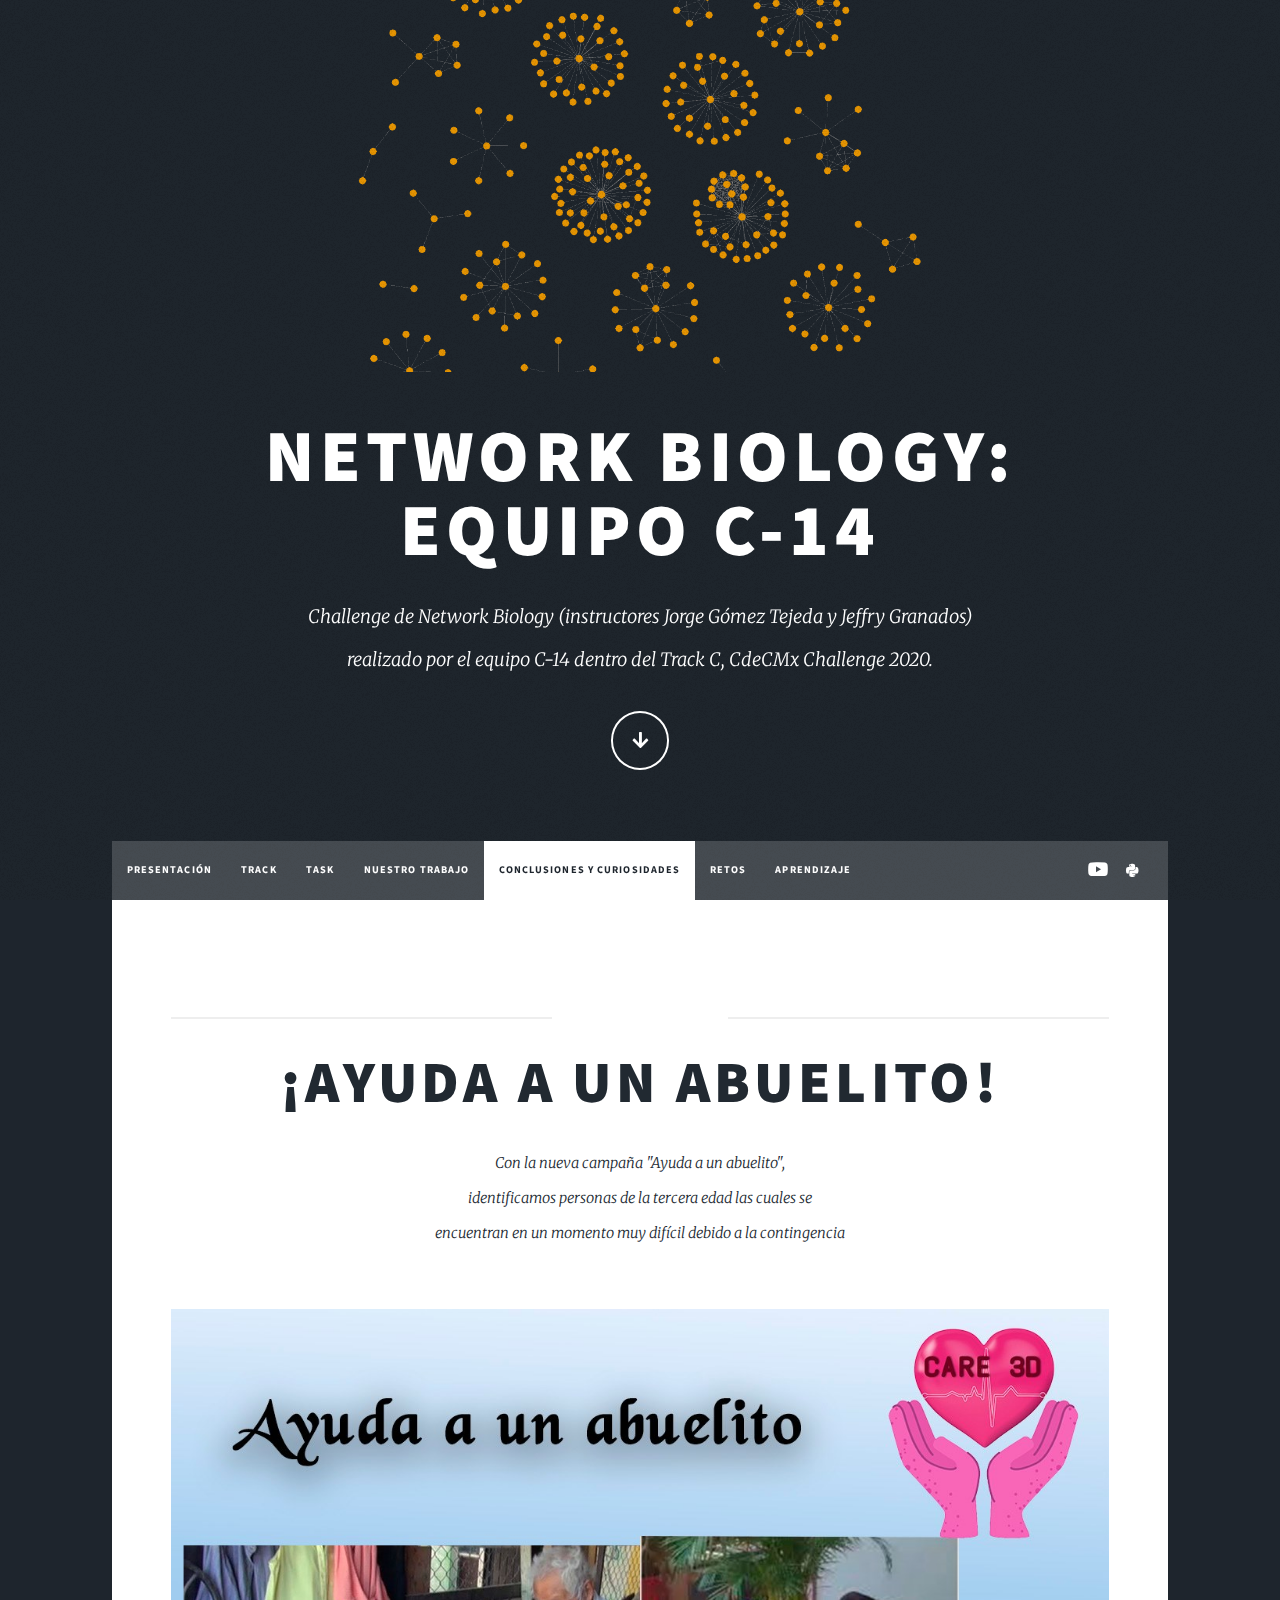
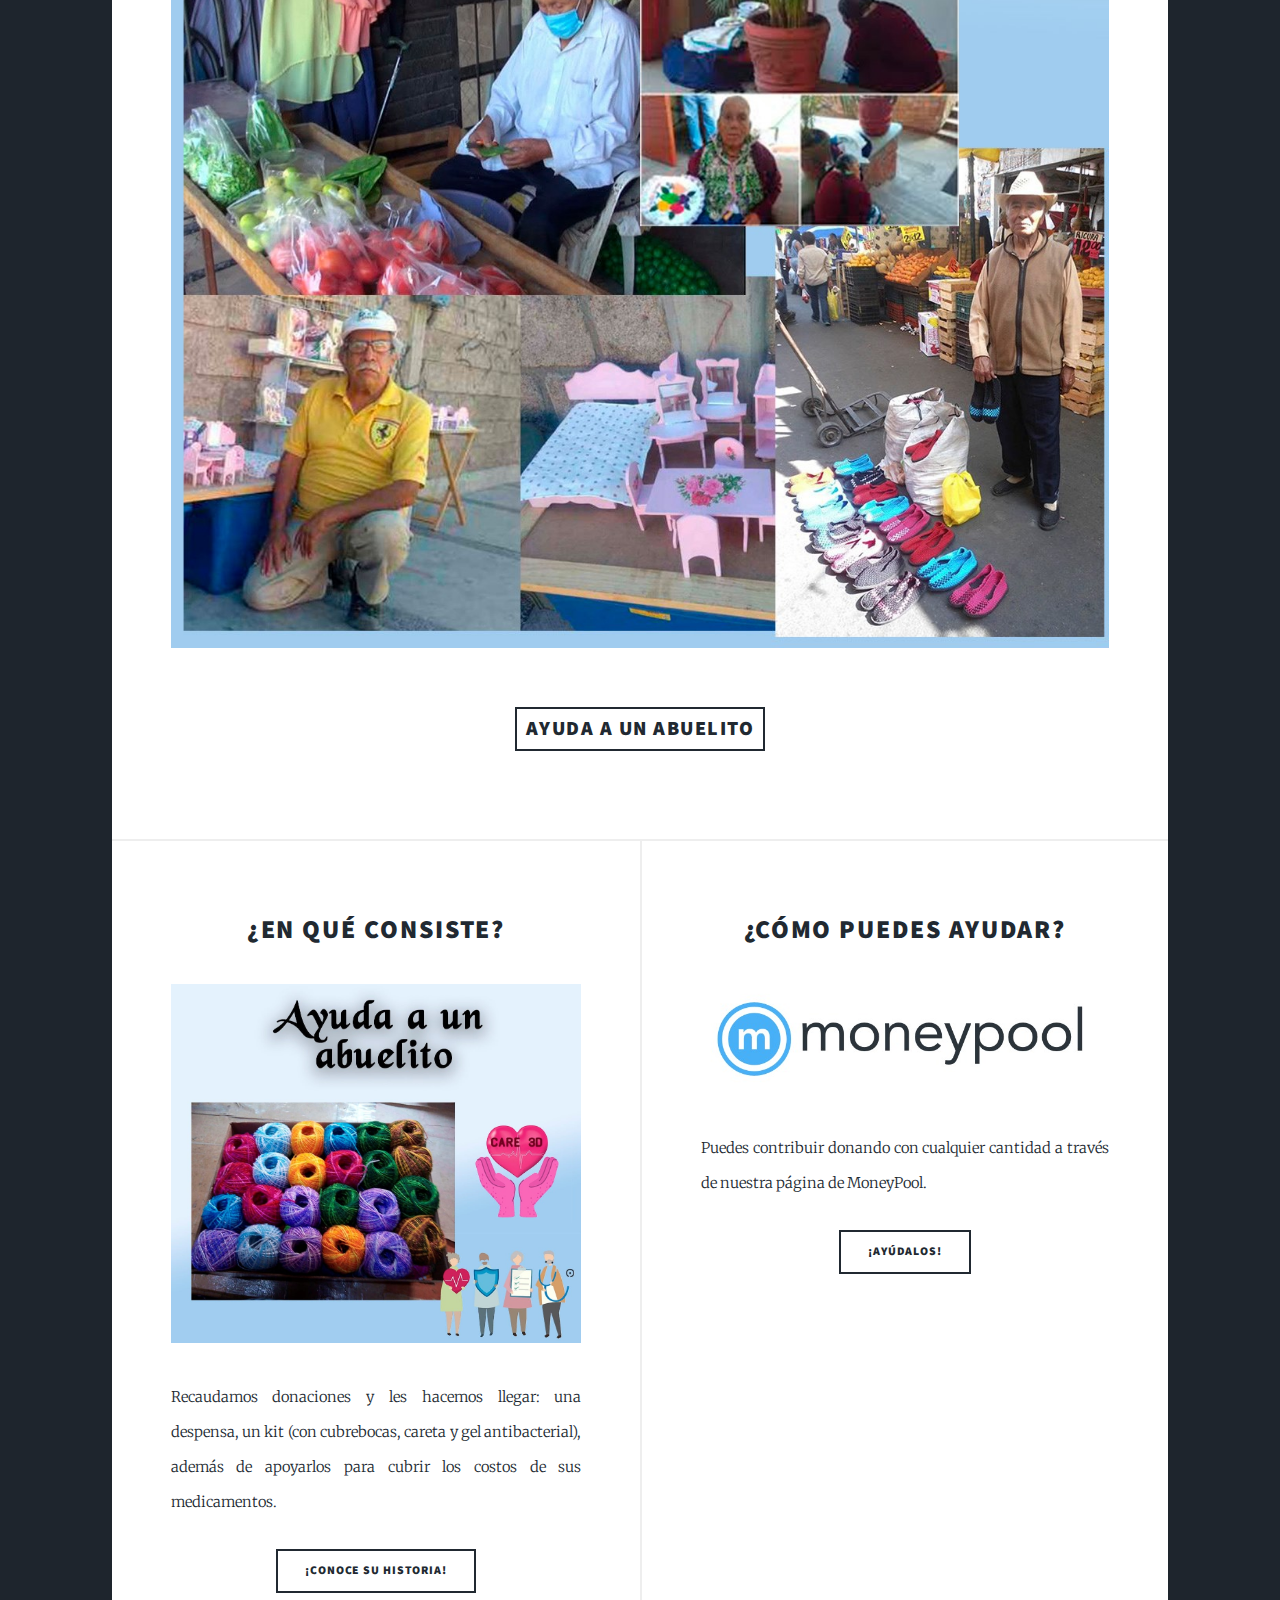
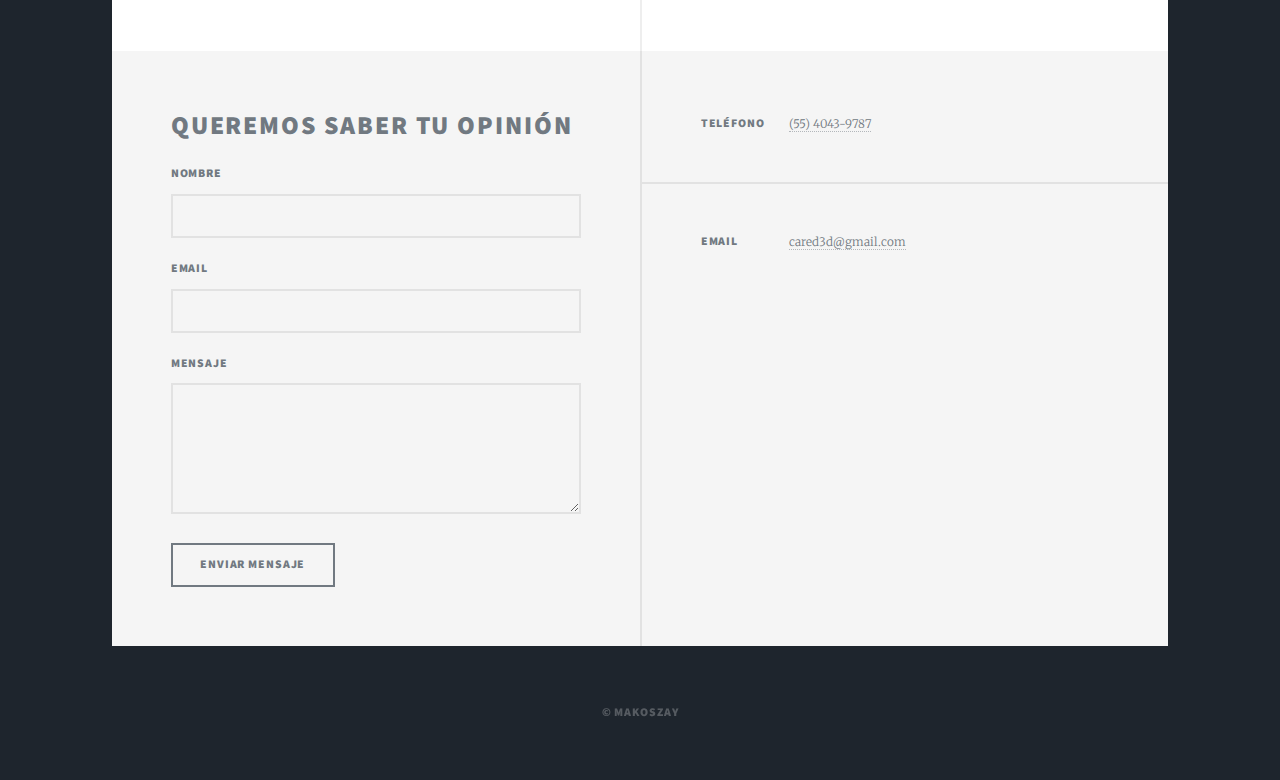
==== commit fabf4631: "Update abuelito.html" ====
--- a/abuelito.html
+++ b/abuelito.html
@@ -112,46 +112,41 @@
 
                     </div>
 
-                <!-- Footer -->
-                    <footer id="footer">
-                        <section>
-                            <form method="post" action="mailto:cared3d@gmail.com?subject=Información Care-3D">
-                                <div class="fields">
-                                    <div class="field">
-                                        <label for="name">Nombre</label>
-                                        <input type="text" name="nombre" id="nombre" />
-                                    </div>
-                                    <div class="field">
-                                        <label for="email">Email</label>
-                                        <input type="text" name="email" id="email" />
-                                    </div>
-                                    <div class="field">
-                                        <label for="message">Mensaje</label>
-                                        <textarea name="mensaje" id="mensaje" rows="3"></textarea>
-                                    </div>
-                                </div>
-                                <ul class="actions">
-                                    <li><input type="submit" value="Enviar Mensaje" /></li>
-                                </ul>
-                            </form>
-                        </section>
-                        <section class="split contact">
-                            <section>
-                                <h3>Teléfono</h3>
-                                <p><a href="tel:+525561445810">(55) 6144-5810</a></p>
-                            </section>
-                            <section>
-                                <h3>Email</h3>
-                                <p><a href="mailto:care3d@gmail.com">cared3d@gmail.com</a></p>
-                            </section>
-                            <section>
-                                <h3>Redes Sociales</h3>
-                                <ul class="icons">
-                                    <li><a href="https://www.facebook.com/donacioncaretas3D/" target=”_blank” class="icon brands fa-facebook-f"><span class="label">Facebook</span></a></li>
-                                </ul>
-                            </section>
-                        </section>
-                    </footer>
+               <!-- Footer -->
+					<footer id="footer">
+						<section>
+							<h2>Queremos saber tu opinión</h2>
+							<form method="post" action="santiago.makoszay@yahoo.com?subject=Opinión Task equipo C-14">
+								<div class="fields">
+									<div class="field">
+										<label for="name">Nombre</label>
+										<input type="text" name="nombre" id="nombre" />
+									</div>
+									<div class="field">
+										<label for="email">Email</label>
+										<input type="text" name="email" id="email" />
+									</div>
+									<div class="field">
+										<label for="message">Mensaje</label>
+										<textarea name="mensaje" id="mensaje" rows="3"></textarea>
+									</div>
+								</div>
+								<ul class="actions">
+									<li><input type="submit" value="Enviar Mensaje" /></li>
+								</ul>
+							</form>
+						</section>
+						<section class="split contact">
+							<section>
+								<h3>Teléfono</h3>
+								<p><a href="tel:+525540439787">(55) 4043-9787</a></p>
+							</section>
+							<section>
+								<h3>Email</h3>
+								<p><a href="mailto:santiago.makoszay@yahoo.com">cared3d@gmail.com</a></p>
+							</section>
+						</section>
+					</footer>
 
                 <!-- Copyright -->
                     <div id="copyright">
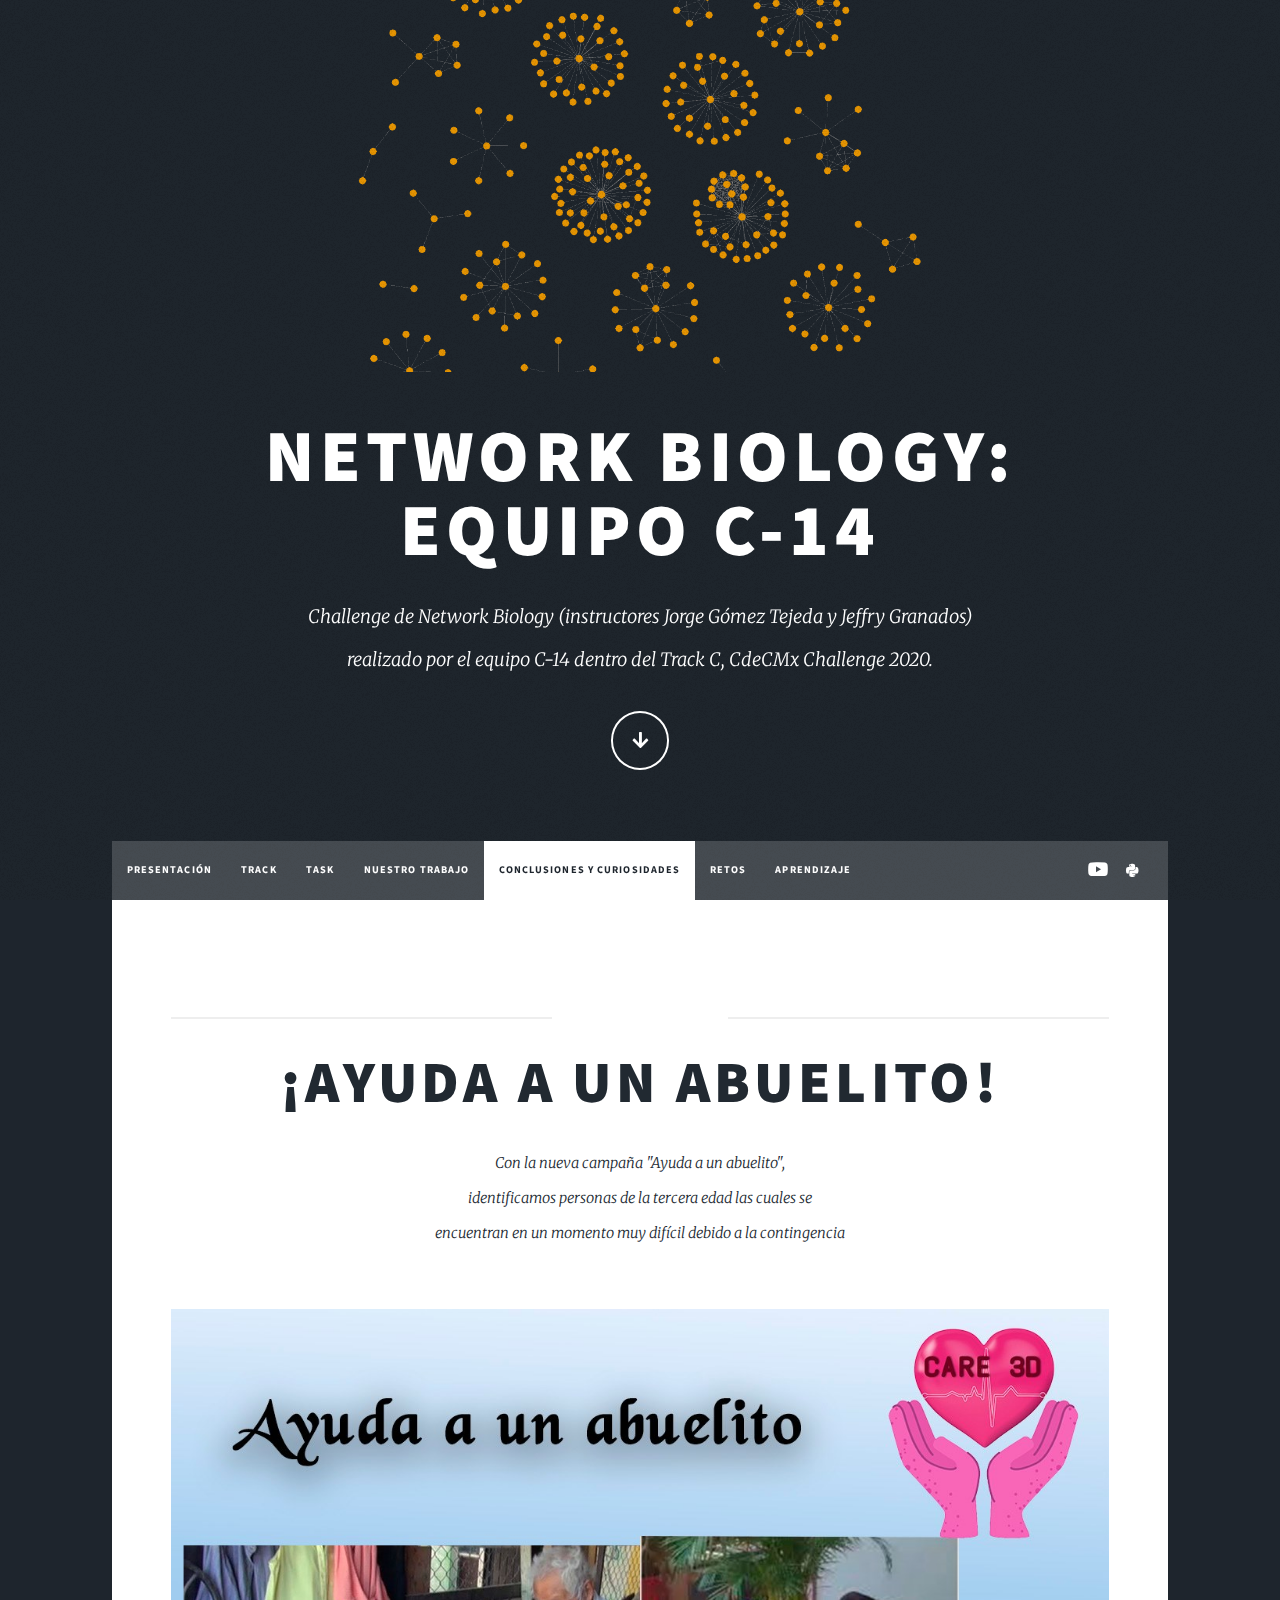
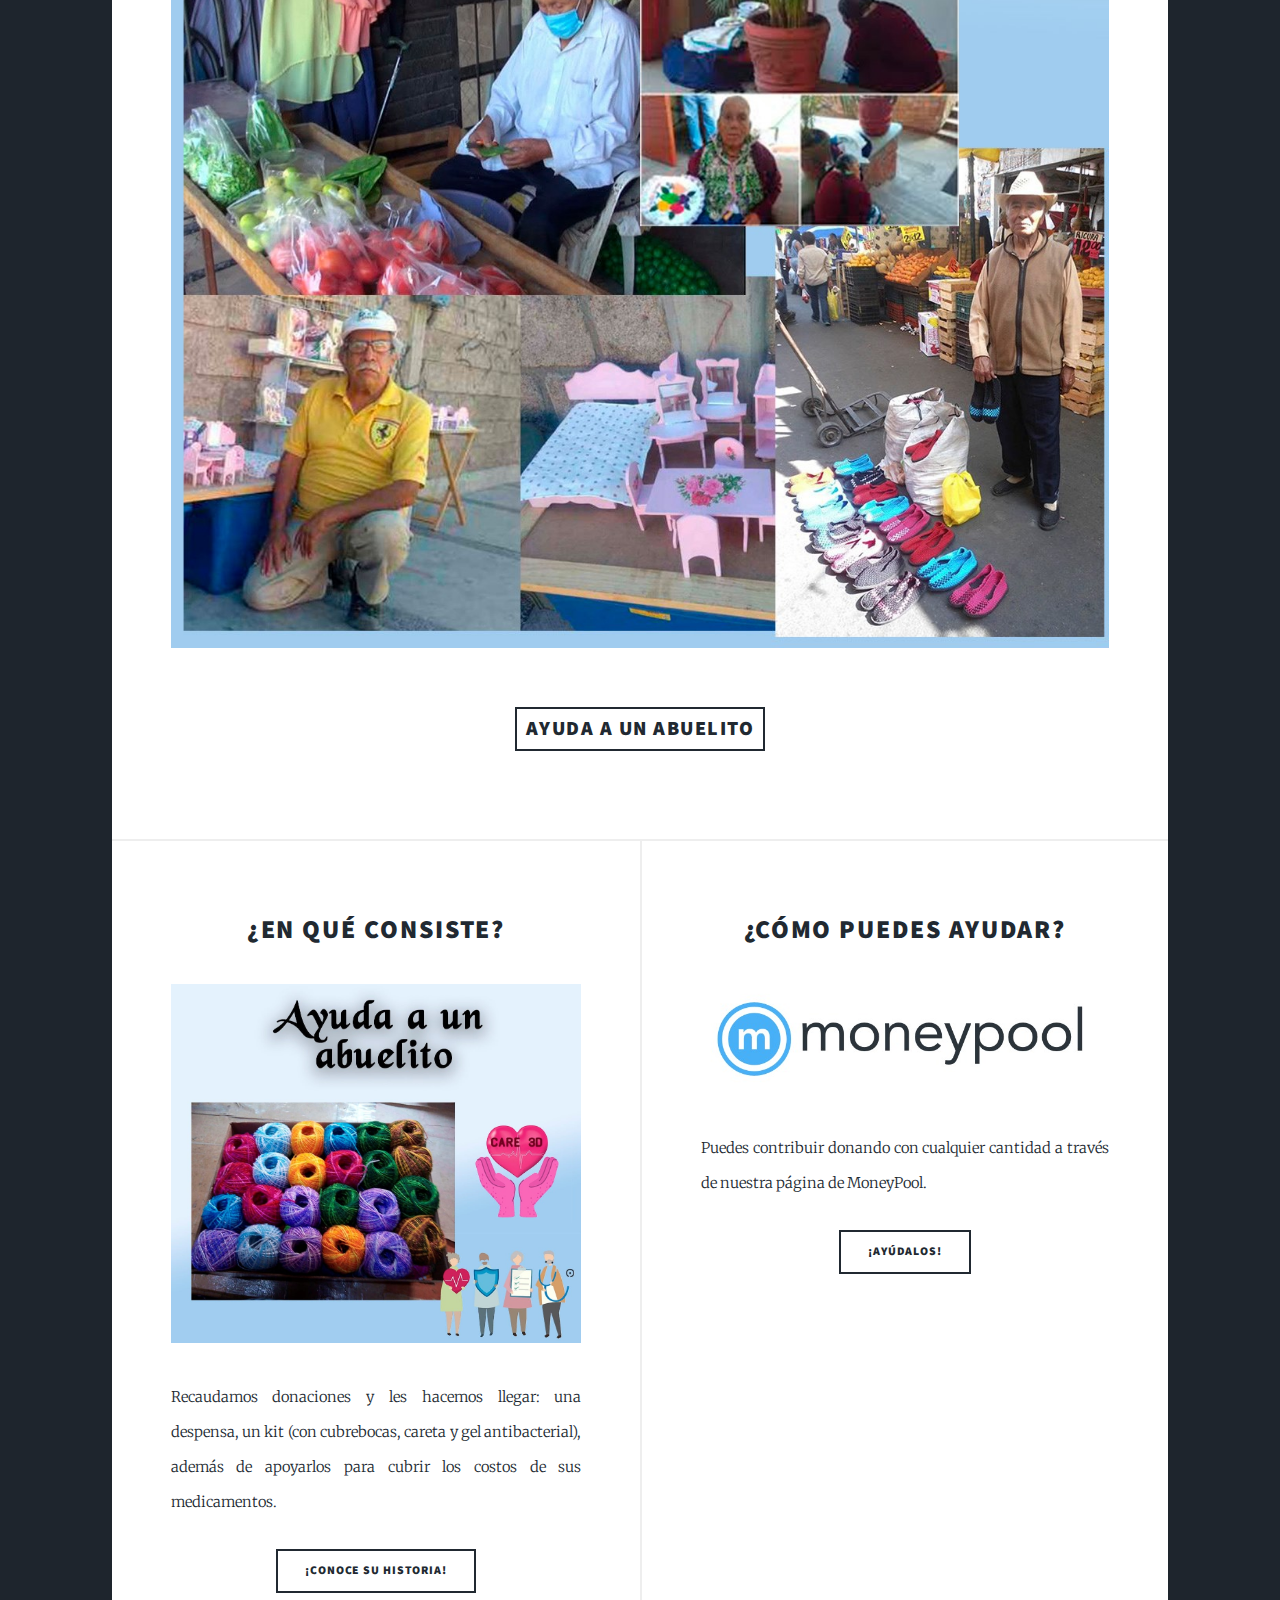
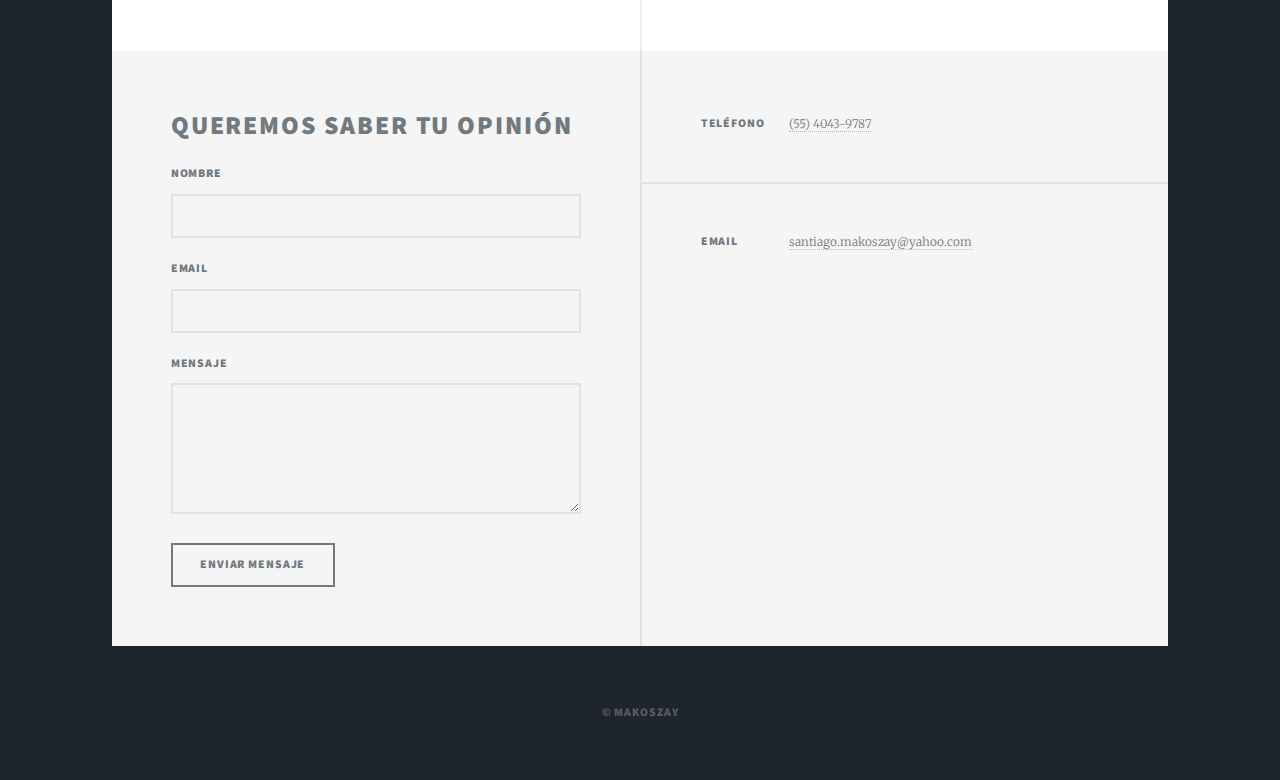
==== commit fc17d657: "Update abuelito.html" ====
--- a/abuelito.html
+++ b/abuelito.html
@@ -143,7 +143,7 @@
 							</section>
 							<section>
 								<h3>Email</h3>
-								<p><a href="mailto:santiago.makoszay@yahoo.com">cared3d@gmail.com</a></p>
+								<p><a href="mailto:santiago.makoszay@yahoo.com">santiago.makoszay@yahoo.com</a></p>
 							</section>
 						</section>
 					</footer>
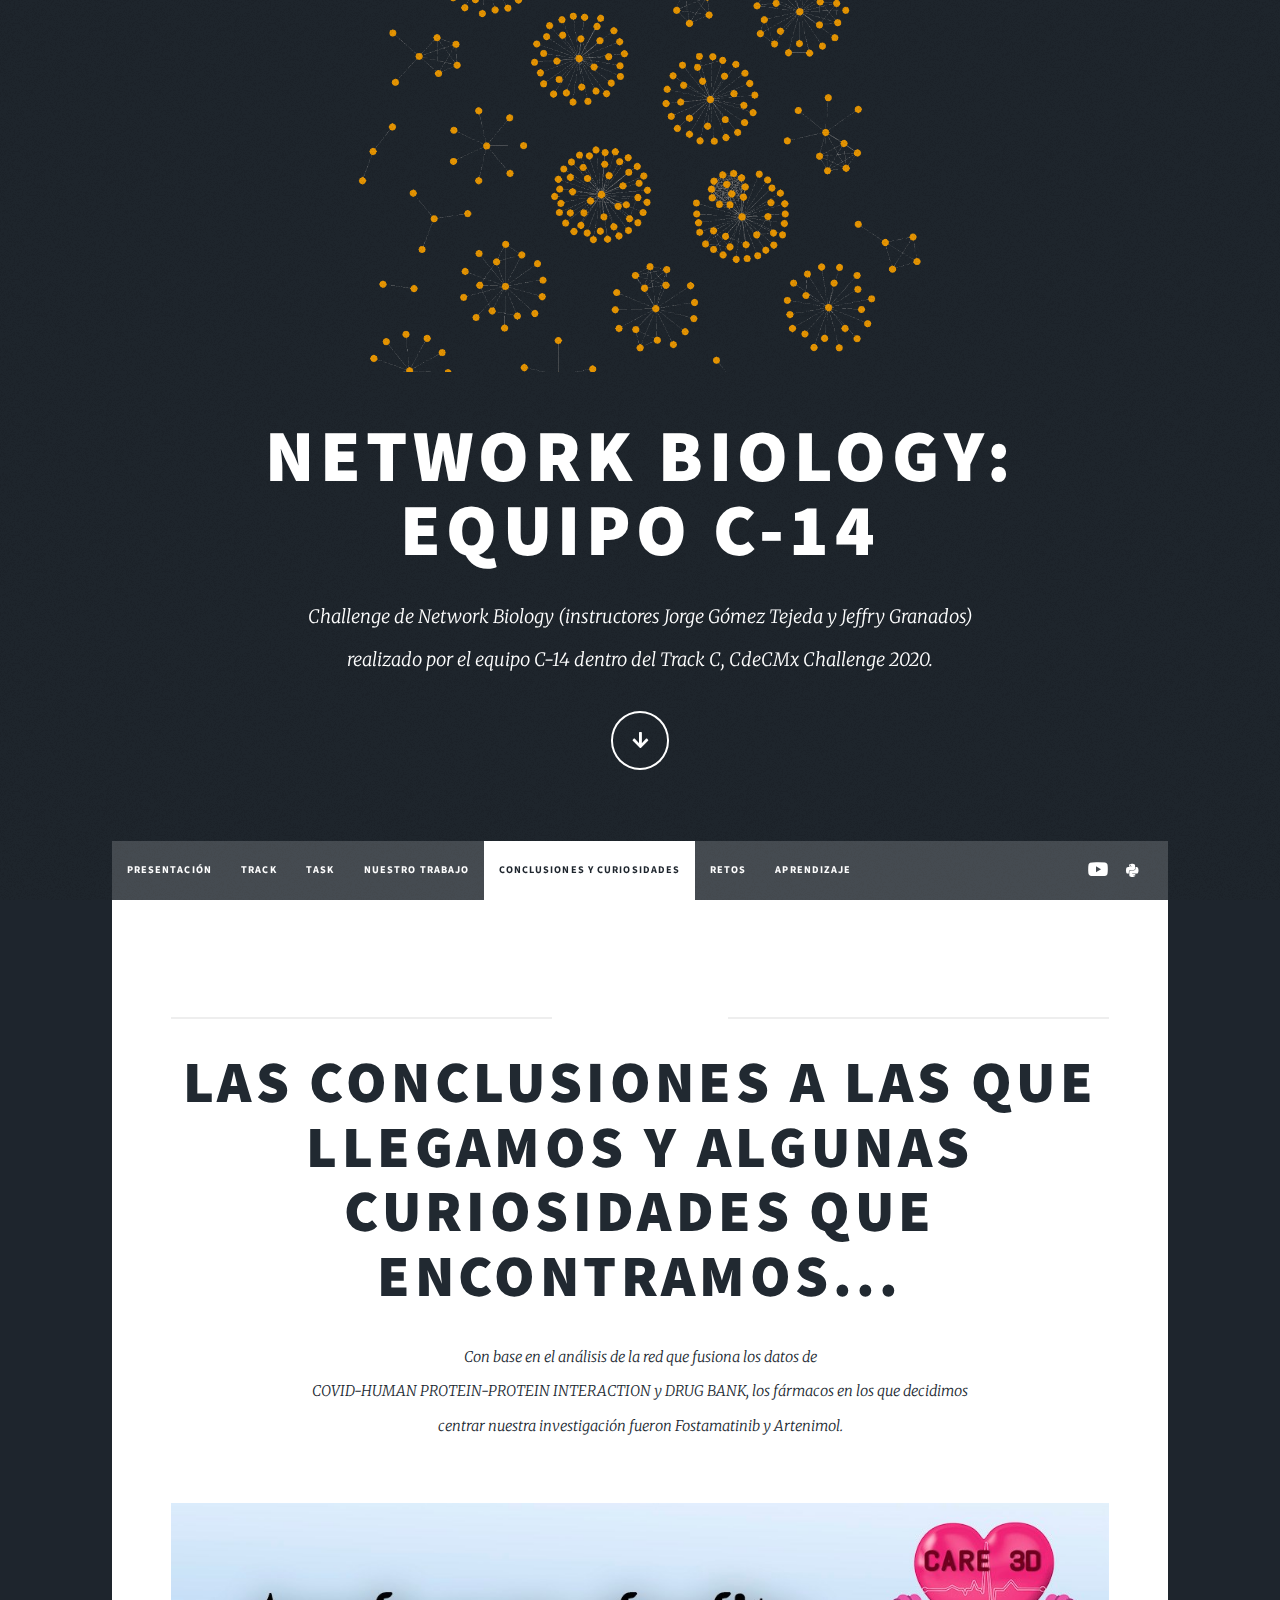
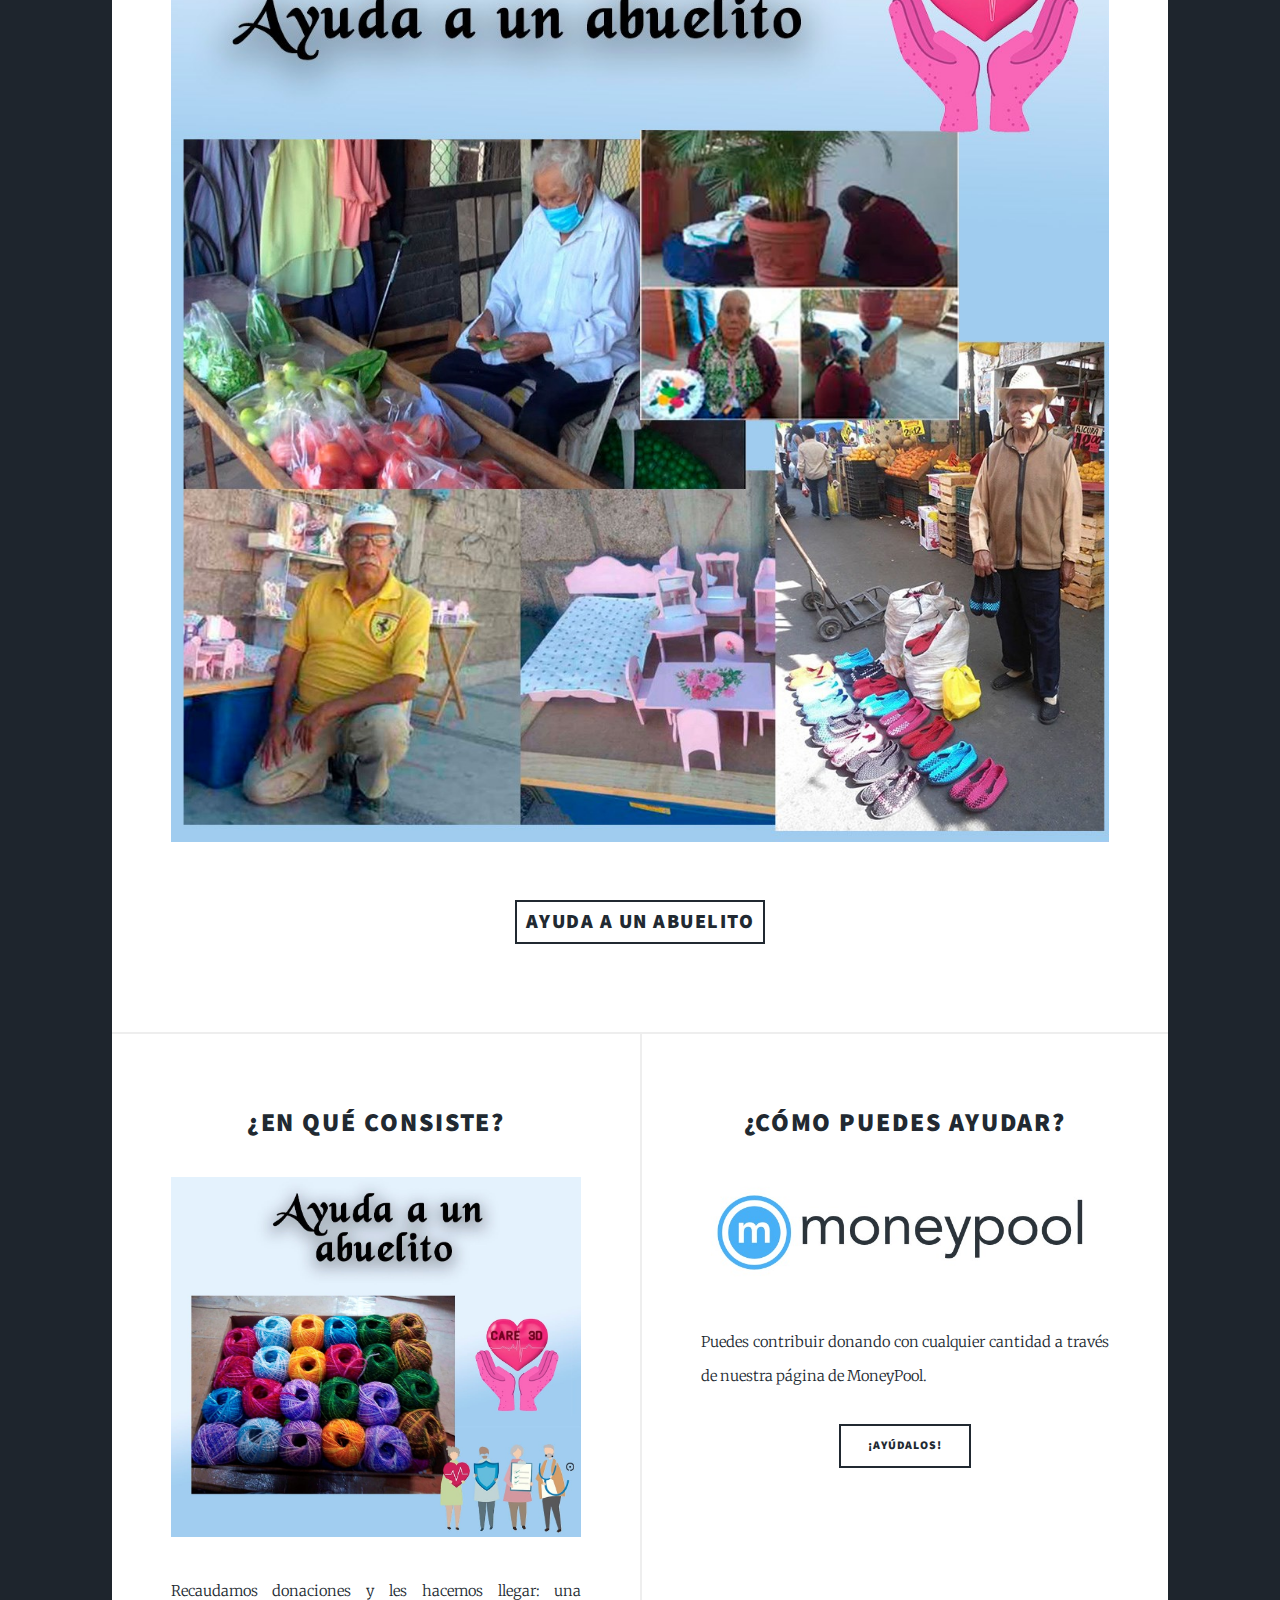
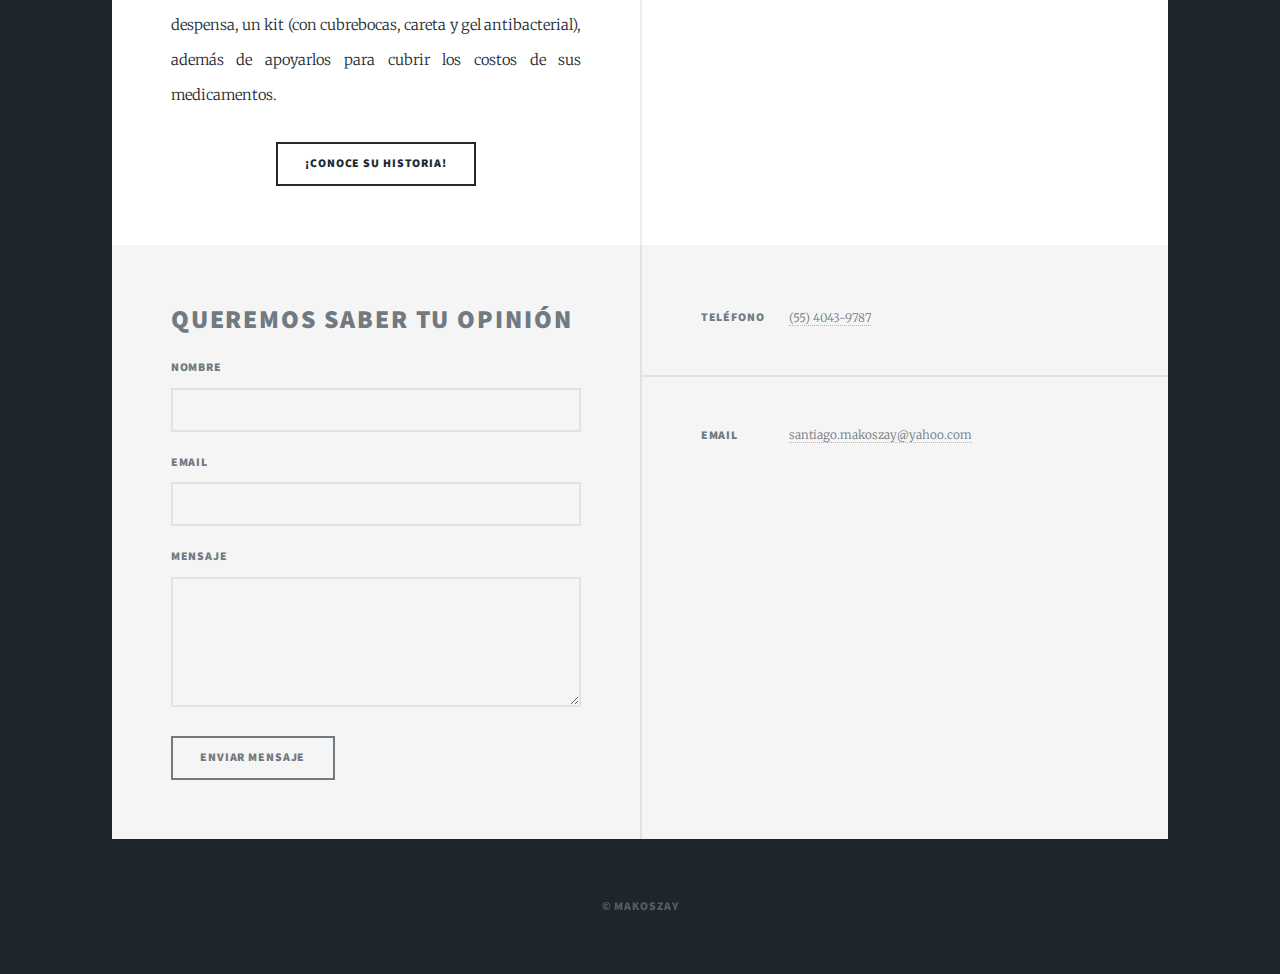
==== commit b5342cb0: "Update abuelito.html" ====
--- a/abuelito.html
+++ b/abuelito.html
@@ -57,10 +57,10 @@
                             <article class="post featured">
                                 <header class="major">
                                     <span class="date"></span><br>
-                                    <h2><a href="#">¡Ayuda a un abuelito!</a></h2>
-                                    <p>Con la nueva campaña "Ayuda a un abuelito",<br />
-                                    identificamos personas de la tercera edad las cuales se<br />
-                                    encuentran en un momento muy difícil debido a la contingencia</p>
+                                    <h2><a href="#">Las conclusiones a las que llegamos y algunas curiosidades que encontramos...</a></h2>
+                                    <p>Con base en el análisis de la red que fusiona los datos de <br />
+                                    COVID-HUMAN PROTEIN-PROTEIN INTERACTION y DRUG BANK, los fármacos en los que decidimos<br />
+                                    centrar nuestra investigación fueron Fostamatinib y Artenimol.</p>
                                 </header>
                                 <div class="image main"><img src="images/abuelito_1.jpg" alt="" /></div>
                                 <ul class="actions special">
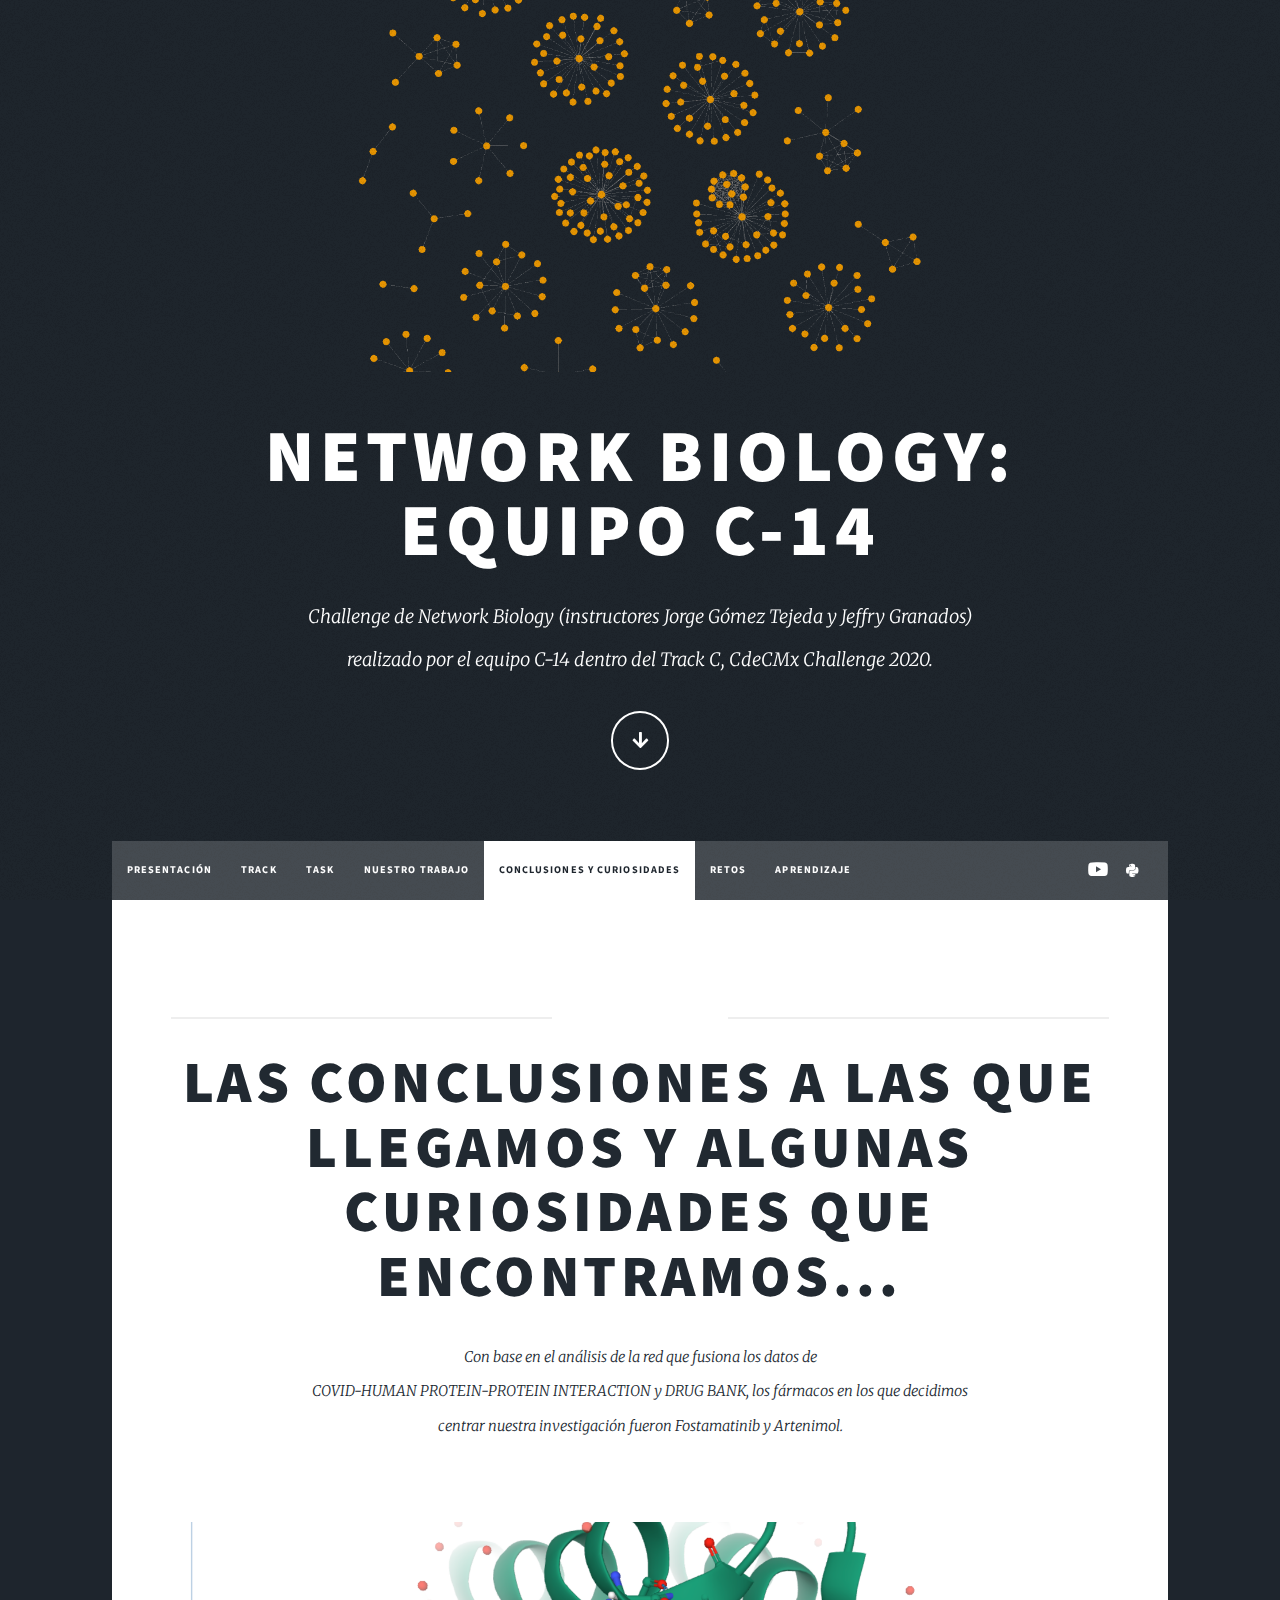
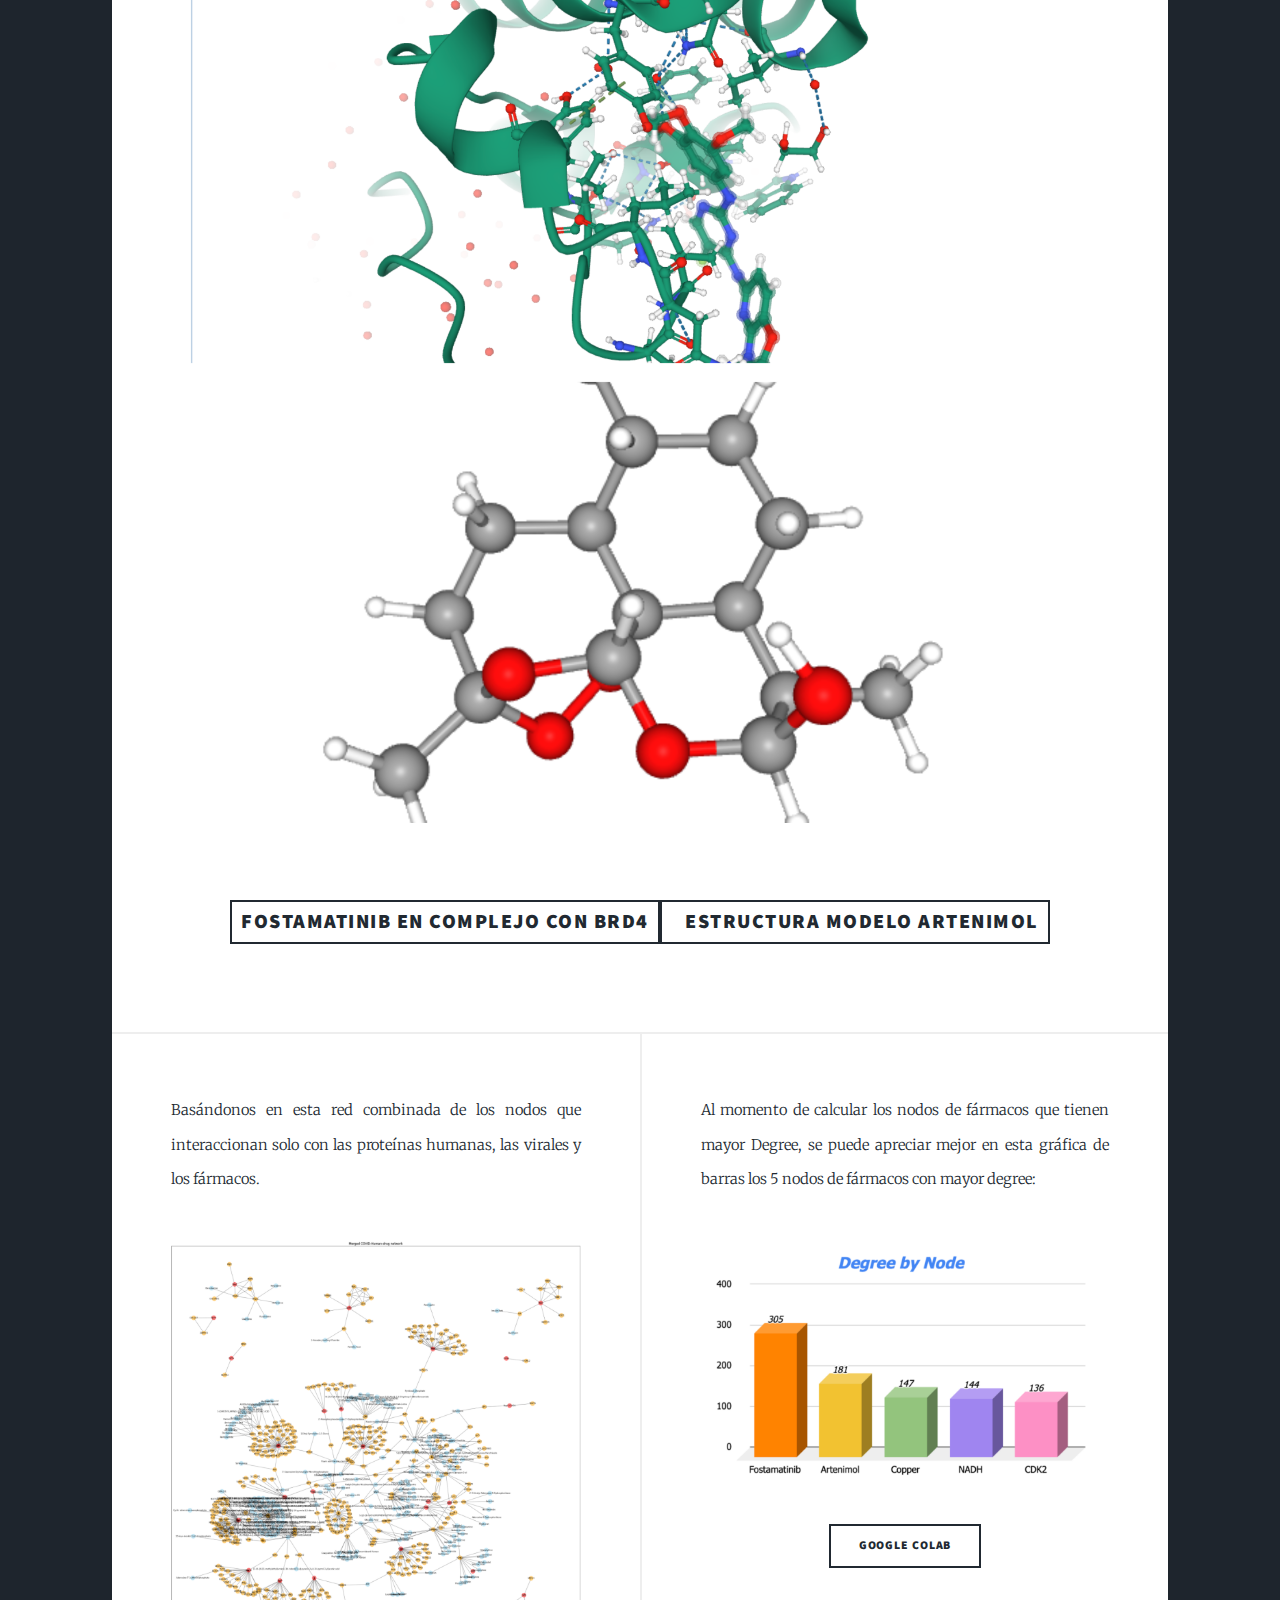
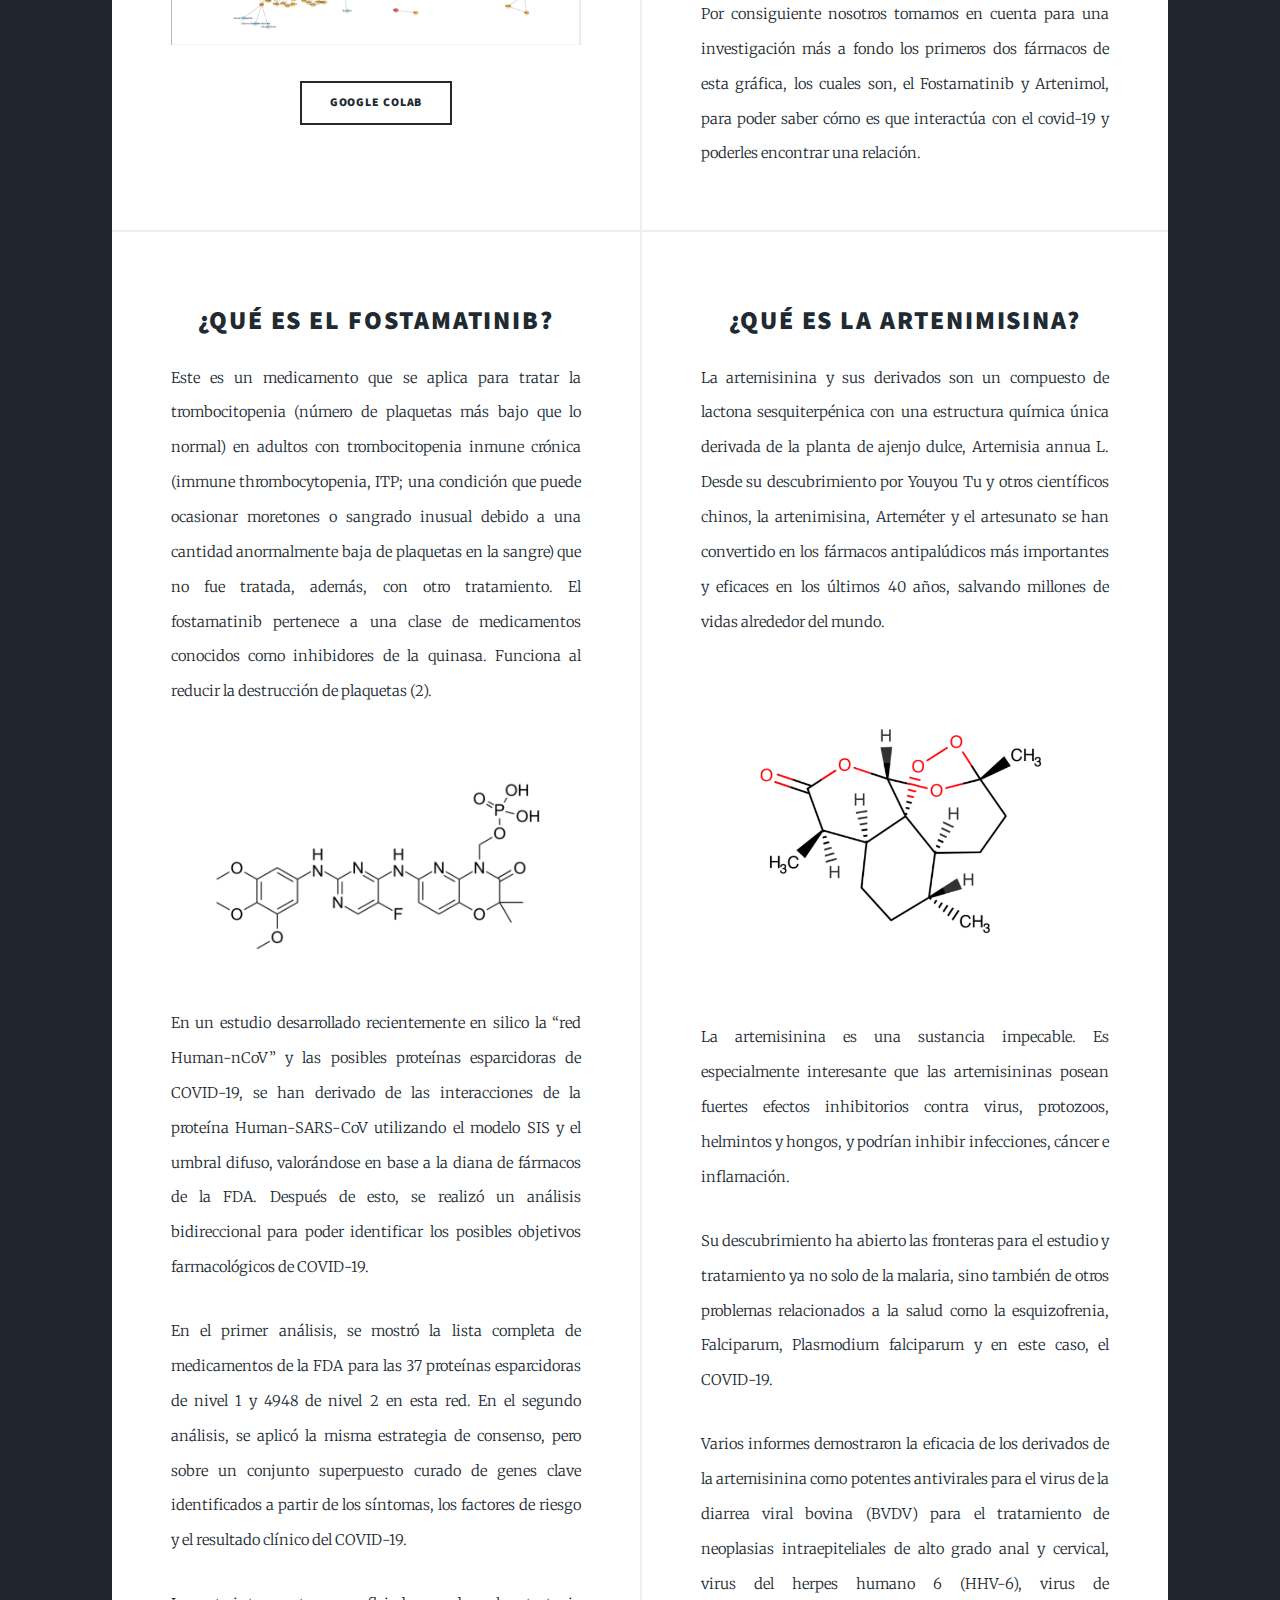
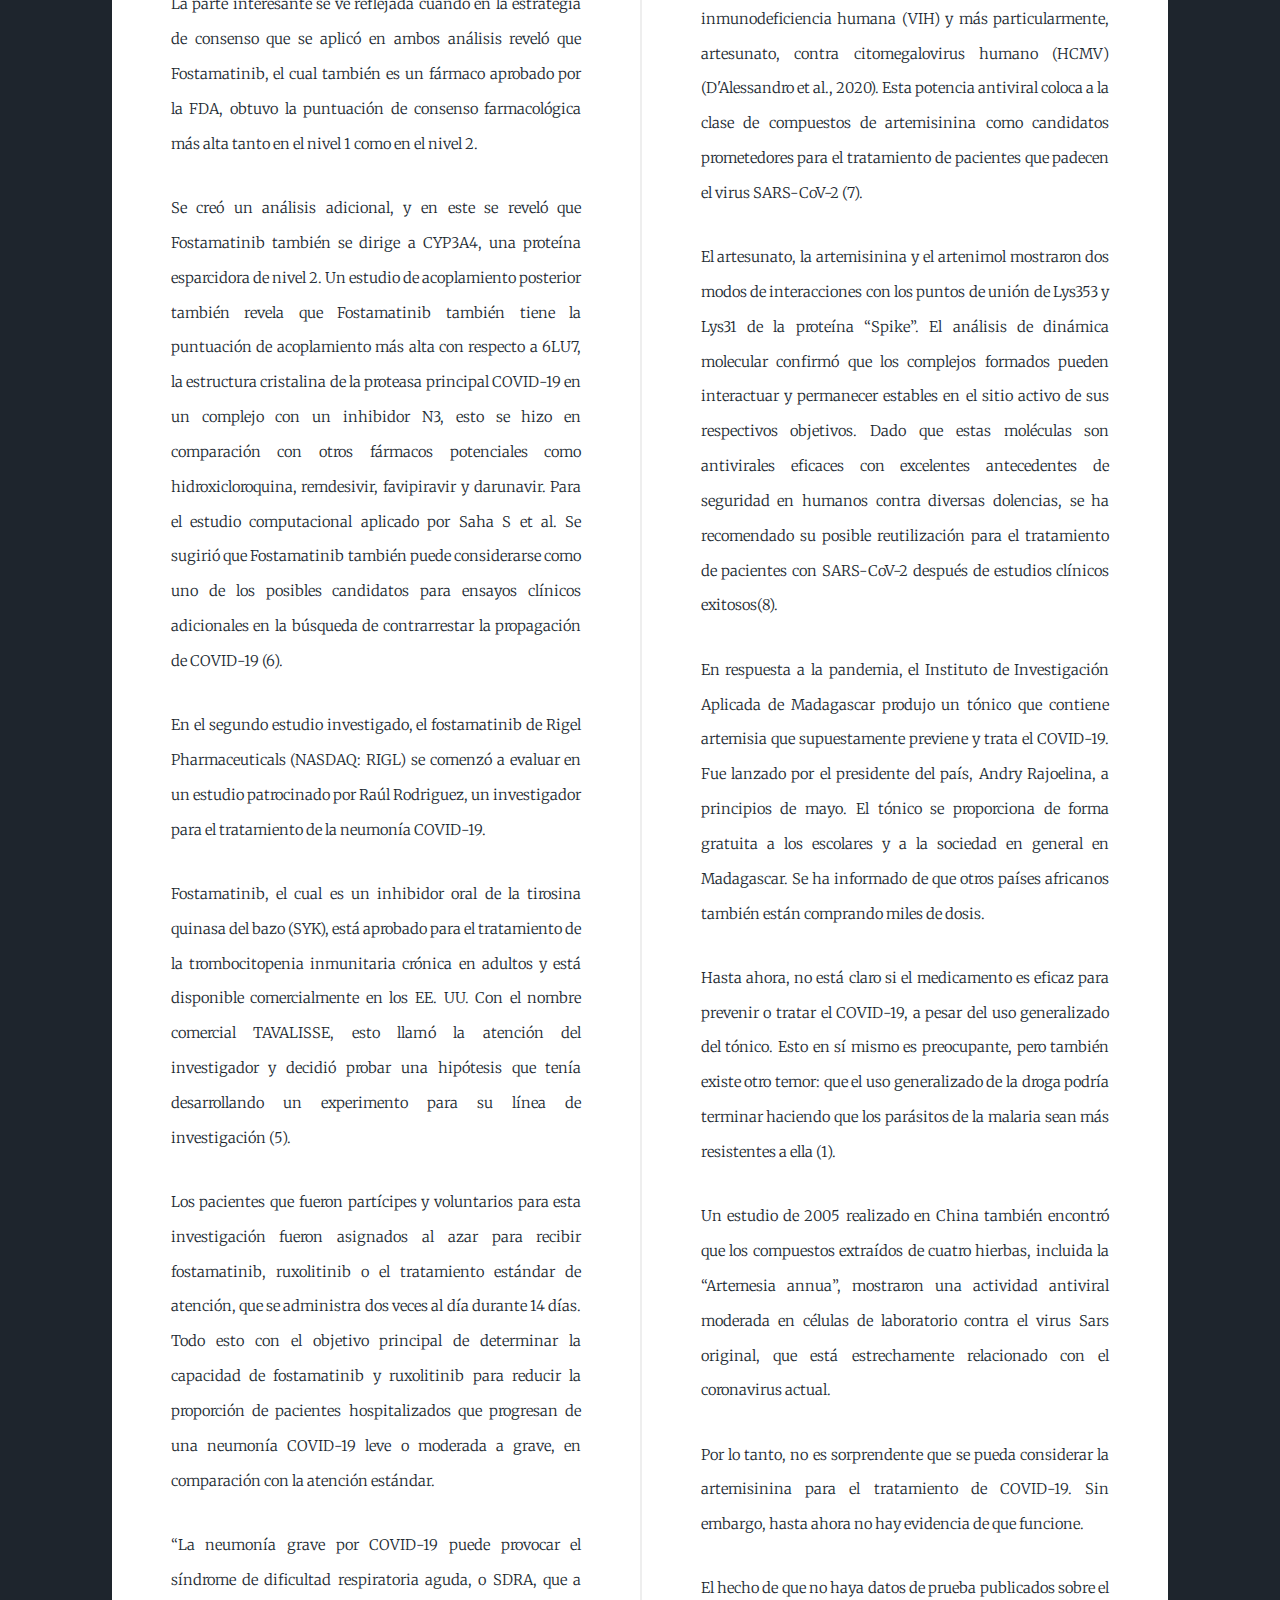
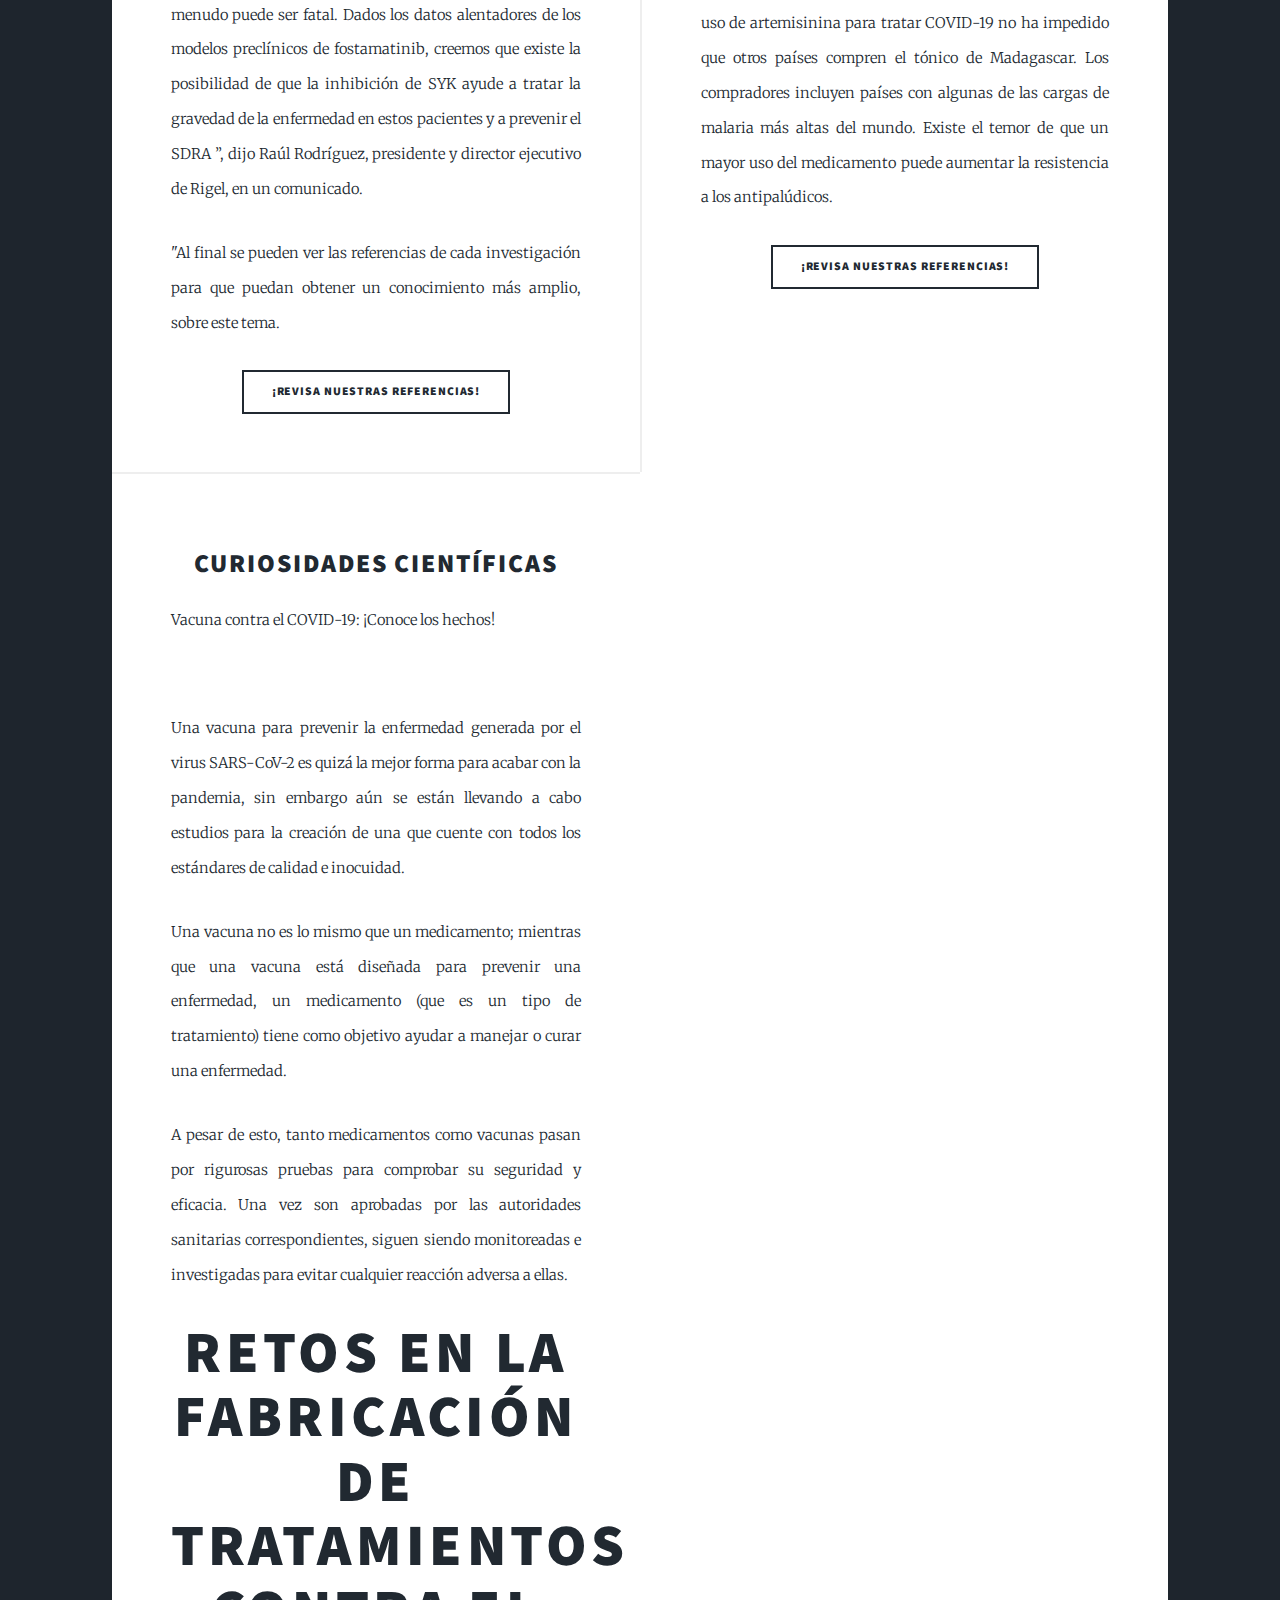
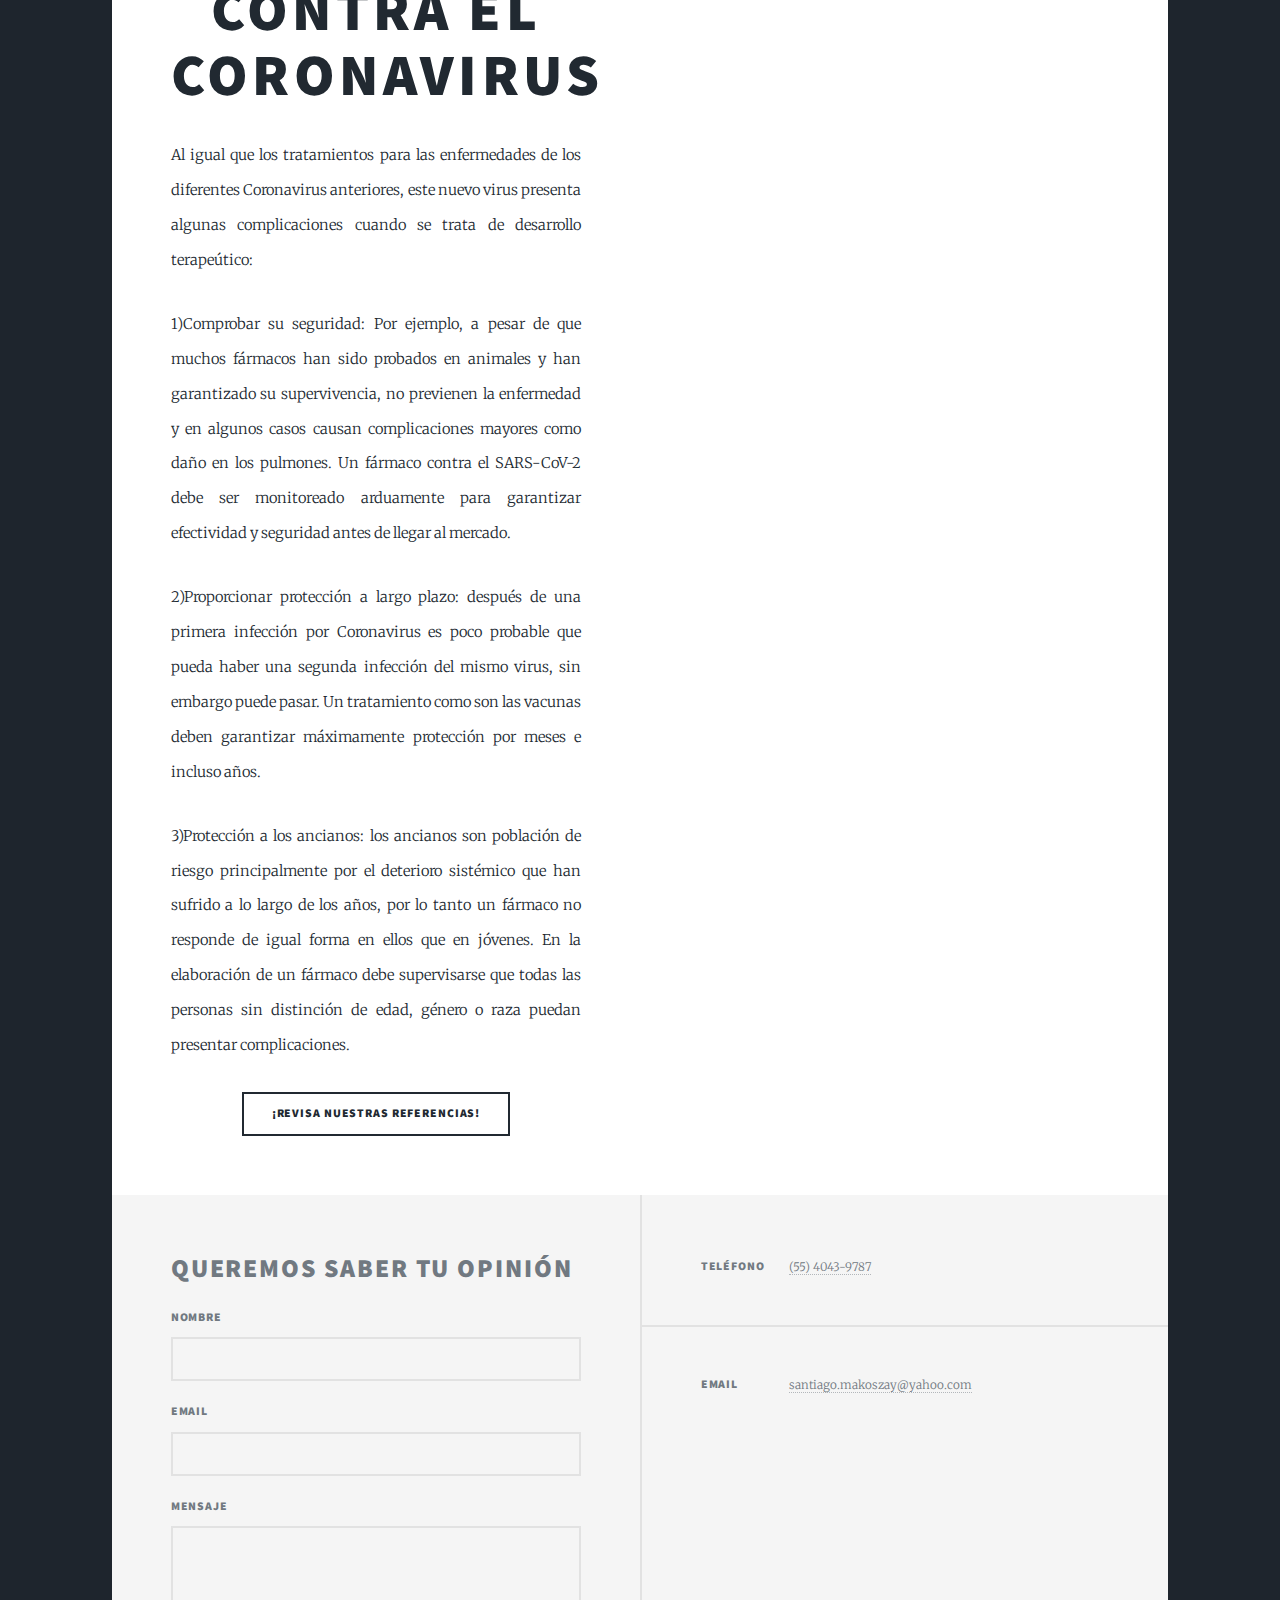
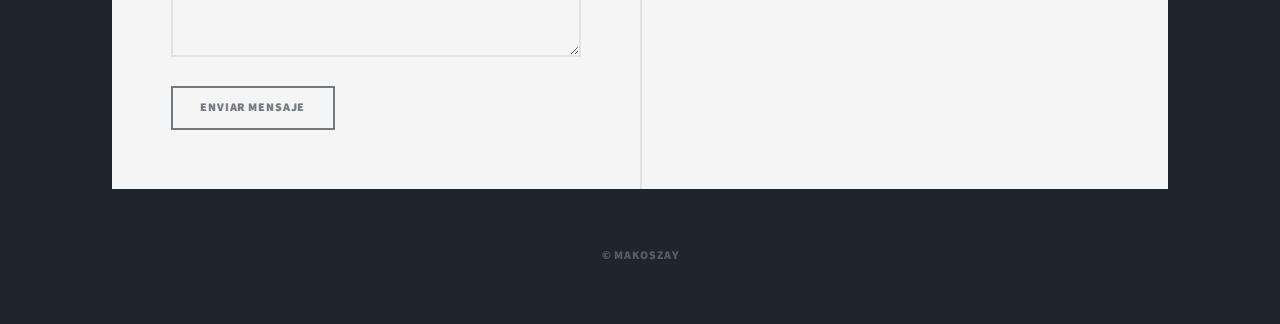
==== commit 86bf6073: "Update abuelito.html" ====
--- a/abuelito.html
+++ b/abuelito.html
@@ -62,34 +62,94 @@
                                     COVID-HUMAN PROTEIN-PROTEIN INTERACTION y DRUG BANK, los fármacos en los que decidimos<br />
                                     centrar nuestra investigación fueron Fostamatinib y Artenimol.</p>
                                 </header>
-                                <div class="image main"><img src="images/abuelito_1.jpg" alt="" /></div>
+                                <div class="image main"><img src="images/farmacos_elegidos.png" alt="" /></div>
                                 <ul class="actions special">
-                                    <li class="button" style="font-size:20px;">&nbsp;&nbsp;Ayuda a un abuelito&nbsp;&nbsp;</li>
+                                    <li href="https://www.rcsb.org/structure/4O75" class="button" style="font-size:20px;">&nbsp;&nbsp;FOSTAMATINIB en complejo con BRD4&nbsp;&nbsp;</li>
+					<li href="https://pubchem.ncbi.nlm.nih.gov/compound/Dihydroartemisinin" class="button" style="font-size:20px;">&nbsp;&nbsp;Estructura modelo Artenimol&nbsp;&nbsp;</li>
                                 </ul>
                             </article>
 
                         <!-- Posts -->
                             <section class="posts">
                                 <article>
+                                    <p>Basándonos en esta red combinada de los nodos que interaccionan solo con las proteínas humanas, las virales y los fármacos.</p>
+                                    <div class="image fit"><img src="images/Conclusiones_uno.png" alt="" /></div>
+                                    
+                                    <ul class="actions special">
+                                        <li><a href="https://colab.research.google.com/drive/1BYM7Ilppk82r1k13tnCq5NGWnOAUT_sk?usp=sharing" class="button">Google Colab</a></li>
+                                    </ul>
+                                </article>
+                                <article>
+                                    <p>Al momento de calcular los nodos de fármacos que tienen mayor Degree, se puede apreciar mejor en esta gráfica de barras los 5 nodos de fármacos con mayor degree:</p>
+                                    <div class="image fit"><img src="images/Conclusiones_dos.png" alt="" /></div>
+                                    
+                                    <ul class="actions special">
+                                        <li><a href="https://colab.research.google.com/drive/1BYM7Ilppk82r1k13tnCq5NGWnOAUT_sk?usp=sharing" class="button">Google Colab</a></li>
+                                    </ul>
+					
+				    <p>Por consiguiente nosotros tomamos en cuenta para una investigación más a fondo los primeros dos fármacos de esta gráfica, los cuales son, el Fostamatinib y Artenimol, para poder saber cómo es que interactúa con el covid-19 y poderles encontrar una relación.</p>	
+                                </article>
+				<article>
                                     <header>
                                         <span class="date"></span>
-                                        <h2>¿En qué consiste?</h2>
+                                        <h2>¿Qué es el Fostamatinib?</h2>
                                     </header>
-                                    <div class="image fit"><img src="images/abuelito_2.jpg" alt="" /></div>
-                                    <p>Recaudamos donaciones y les hacemos llegar: una despensa, un kit (con cubrebocas, careta y gel antibacterial), además de apoyarlos para cubrir los costos de sus medicamentos.</p>
-                                    <ul class="actions special">
-                                        <li><a href="https://www.facebook.com/donacioncaretas3D/" class="button">¡Conoce su historia!</a></li>
-                                    </ul>
-                                </article>
-                                <article>
+			            <p>Este es un medicamento que se aplica para tratar la trombocitopenia (número de plaquetas más bajo que lo normal) en adultos con trombocitopenia inmune crónica (immune thrombocytopenia, ITP; una condición que puede ocasionar moretones o sangrado inusual debido a una cantidad anormalmente baja de plaquetas en la sangre) que no fue tratada, además, con otro tratamiento. El fostamatinib pertenece a una clase de medicamentos conocidos como inhibidores de la quinasa. Funciona al reducir la destrucción de plaquetas (2).</p>
+                                    <div class="image fit"><img src="images/Conclusiones_tres.png" alt="" /></div>
+                                    <p>En un estudio desarrollado recientemente en silico la “red Human-nCoV” y las posibles proteínas esparcidoras de COVID-19, se han derivado de las interacciones de la proteína Human-SARS-CoV utilizando el modelo SIS y el umbral difuso, valorándose en base a la diana de fármacos de la FDA. Después de esto, se realizó un análisis bidireccional para poder identificar los posibles objetivos farmacológicos de COVID-19.<p>
+				    <p>En el primer análisis, se mostró la lista completa de medicamentos de la FDA para las 37 proteínas esparcidoras de nivel 1 y 4948 de nivel 2 en esta red. En el segundo análisis, se aplicó la misma estrategia de consenso, pero sobre un conjunto superpuesto curado de genes clave identificados a partir de los síntomas, los factores de riesgo y el resultado clínico del COVID-19.<p>
+				    <p>La parte interesante se ve reflejada cuando en la estrategia de consenso que se aplicó en ambos análisis reveló que Fostamatinib, el cual también es un fármaco aprobado por la FDA, obtuvo la puntuación de consenso farmacológica más alta tanto en el nivel 1 como en el nivel 2.<p>
+				    <p>Se creó un análisis adicional, y en este se reveló que Fostamatinib también se dirige a CYP3A4, una proteína esparcidora de nivel 2. Un estudio de acoplamiento posterior también revela que Fostamatinib también tiene la puntuación de acoplamiento más alta con respecto a 6LU7, la estructura cristalina de la proteasa principal COVID-19 en un complejo con un inhibidor N3, esto se hizo en comparación con otros fármacos potenciales como hidroxicloroquina, remdesivir, favipiravir y darunavir. Para el estudio computacional aplicado por Saha S et al. Se sugirió que Fostamatinib también puede considerarse como uno de los posibles candidatos para ensayos clínicos adicionales en la búsqueda de contrarrestar la propagación de COVID-19 (6).<p>
+				    <p>En el segundo estudio investigado, el fostamatinib de Rigel Pharmaceuticals (NASDAQ: RIGL) se comenzó a evaluar en un estudio patrocinado por Raúl Rodriguez, un investigador para el tratamiento de la neumonía COVID-19.<p>
+				    <p>Fostamatinib, el cual es un inhibidor oral de la tirosina quinasa del bazo (SYK), está aprobado para el tratamiento de la trombocitopenia inmunitaria crónica en adultos y está disponible comercialmente en los EE. UU. Con el nombre comercial TAVALISSE, esto llamó la atención del investigador y decidió probar una hipótesis que tenía desarrollando un experimento para su línea de investigación (5).<p>
+				    <p>Los pacientes que fueron partícipes y voluntarios para esta investigación fueron asignados al azar para recibir fostamatinib, ruxolitinib o el tratamiento estándar de atención, que se administra dos veces al día durante 14 días. Todo esto con el objetivo principal de determinar la capacidad de fostamatinib y ruxolitinib para reducir la proporción de pacientes hospitalizados que progresan de una neumonía COVID-19 leve o moderada a grave, en comparación con la atención estándar.<p>
+			            <p>“La neumonía grave por COVID-19 puede provocar el síndrome de dificultad respiratoria aguda, o SDRA, que a menudo puede ser fatal. Dados los datos alentadores de los modelos preclínicos de fostamatinib, creemos que existe la posibilidad de que la inhibición de SYK ayude a tratar la gravedad de la enfermedad en estos pacientes y a prevenir el SDRA ”, dijo Raúl Rodríguez, presidente y director ejecutivo de Rigel, en un comunicado.<p>
+				    <p>"Al final se pueden ver las referencias de cada investigación para que puedan obtener un conocimiento más amplio, sobre este tema.<p>
+					    
+                                    <ul class="actions special">
+                                        <li><a href="https://docs.google.com/document/d/1l37O8nR1urG9-lVryj6FzyS__EwAyhYwVamdyOf_Ipo/edit?usp=sharing" class="button">¡Revisa nuestras referencias!</a></li>
+                                    </ul>
+                                </article>
+				<article>
                                     <header>
                                         <span class="date"></span>
-                                        <h2>¿Cómo puedes ayudar? </h2>
+                                        <h2>¿Qué es la Artenimisina?</h2>
                                     </header>
-                                    <div class="image fit"><img src="images/money_pool.jpeg" alt="" /></div>
-                                    <p>Puedes contribuir donando con cualquier cantidad a través de nuestra página de MoneyPool.</p>
-                                    <ul class="actions special">
-                                        <li><a href="https://www.moneypool.mx/pools/xvmni" class="button">¡Ayúdalos!</a></li>
+			            <p>La artemisinina y sus derivados son un compuesto de lactona sesquiterpénica con una estructura química única derivada de la planta de ajenjo dulce, Artemisia annua L. Desde su descubrimiento por Youyou Tu y otros científicos chinos, la artenimisina, Arteméter y el artesunato se han convertido en los fármacos antipalúdicos más importantes y eficaces en los últimos 40 años, salvando millones de vidas alrededor del mundo.</p>
+                                    <div class="image fit"><img src="images/Conclusiones_cuatro.png" alt="" /></div>
+                                    <p>La artemisinina es una sustancia impecable. Es especialmente interesante que las artemisininas posean fuertes efectos inhibitorios contra virus, protozoos, helmintos y hongos, y podrían inhibir infecciones, cáncer e inflamación.<p>
+				    <p>Su descubrimiento ha abierto las fronteras para el estudio y tratamiento ya no solo de la malaria, sino también de otros problemas relacionados a la salud como la esquizofrenia, Falciparum, Plasmodium falciparum y en este caso, el COVID-19.<p>
+				    <p>Varios informes demostraron la eficacia de los derivados de la artemisinina como potentes antivirales para el virus de la diarrea viral bovina (BVDV) para el tratamiento de neoplasias intraepiteliales de alto grado anal y cervical, virus del herpes humano 6 (HHV-6), virus de inmunodeficiencia humana (VIH) y más particularmente, artesunato, contra citomegalovirus humano (HCMV) (D'Alessandro et al., 2020). Esta potencia antiviral coloca a la clase de compuestos de artemisinina como candidatos prometedores para el tratamiento de pacientes que padecen el virus SARS-CoV-2 (7).<p>
+				    <p>El artesunato, la artemisinina y el artenimol mostraron dos modos de interacciones con los puntos de unión de Lys353 y Lys31 de la proteína “Spike”. El análisis de dinámica molecular confirmó que los complejos formados pueden interactuar y permanecer estables en el sitio activo de sus respectivos objetivos. Dado que estas moléculas son antivirales eficaces con excelentes antecedentes de seguridad en humanos contra diversas dolencias, se ha recomendado su posible reutilización para el tratamiento de pacientes con SARS-CoV-2 después de estudios clínicos exitosos(8).<p>
+				    <p>En respuesta a la pandemia, el Instituto de Investigación Aplicada de Madagascar produjo un tónico que contiene artemisia que supuestamente previene y trata el COVID-19. Fue lanzado por el presidente del país, Andry Rajoelina, a principios de mayo. El tónico se proporciona de forma gratuita a los escolares y a la sociedad en general en Madagascar. Se ha informado de que otros países africanos también están comprando miles de dosis.<p>
+				    <p>Hasta ahora, no está claro si el medicamento es eficaz para prevenir o tratar el COVID-19, a pesar del uso generalizado del tónico. Esto en sí mismo es preocupante, pero también existe otro temor: que el uso generalizado de la droga podría terminar haciendo que los parásitos de la malaria sean más resistentes a ella (1).<p>
+				    <p>Un estudio de 2005 realizado en China también encontró que los compuestos extraídos de cuatro hierbas, incluida la “Artemesia annua”, mostraron una actividad antiviral moderada en células de laboratorio contra el virus Sars original, que está estrechamente relacionado con el coronavirus actual.<p>
+			            <p>Por lo tanto, no es sorprendente que se pueda considerar la artemisinina para el tratamiento de COVID-19. Sin embargo, hasta ahora no hay evidencia de que funcione.<p>
+				    <p>El hecho de que no haya datos de prueba publicados sobre el uso de artemisinina para tratar COVID-19 no ha impedido que otros países compren el tónico de Madagascar. Los compradores incluyen países con algunas de las cargas de malaria más altas del mundo. Existe el temor de que un mayor uso del medicamento puede aumentar la resistencia a los antipalúdicos.<p>
+					    
+                                    <ul class="actions special">
+                                        <li><a href="https://docs.google.com/document/d/1l37O8nR1urG9-lVryj6FzyS__EwAyhYwVamdyOf_Ipo/edit?usp=sharing" class="button">¡Revisa nuestras referencias!</a></li>
+                                    </ul>
+                                </article>
+				<article>
+                                    <header>
+                                        <span class="date"></span>
+                                        <h2>Curiosidades científicas</h2>
+                                    </header>
+			            <p>Vacuna contra el COVID-19: ¡Conoce los hechos!</p>
+                                    <div class="image fit"><img src="images/Foto_vacuna.png" alt="" /></div>
+                                    <p>Una vacuna para prevenir la enfermedad generada por el virus SARS-CoV-2  es quizá la mejor forma para acabar con la pandemia, sin embargo aún se están llevando a cabo estudios para la creación de una que cuente con todos los estándares de calidad e inocuidad.<p>
+				    <p>Una vacuna no es lo mismo que un medicamento; mientras que una vacuna está diseñada para prevenir una enfermedad, un medicamento (que es un tipo de tratamiento) tiene como objetivo ayudar a manejar o curar una enfermedad.<p>
+				    <p>A pesar de esto, tanto medicamentos como vacunas pasan por rigurosas pruebas para comprobar su seguridad y eficacia. Una vez son aprobadas por las autoridades sanitarias correspondientes, siguen siendo monitoreadas e investigadas para evitar cualquier reacción adversa a ellas.<p>
+					<h1>Retos en la fabricación de tratamientos contra el coronavirus</h1>
+				    <p>Al igual que los tratamientos para las enfermedades de los diferentes Coronavirus anteriores, este nuevo virus presenta algunas complicaciones cuando se trata de desarrollo terapeútico:<p>
+				    <p>1)Comprobar su seguridad: Por ejemplo, a pesar de que muchos fármacos han sido probados en animales y han garantizado su supervivencia, no previenen la enfermedad y en algunos casos causan complicaciones mayores como daño en los pulmones. Un fármaco contra el SARS-CoV-2 debe ser monitoreado arduamente para garantizar efectividad y seguridad antes de llegar al mercado.<p>
+				    <p>2)Proporcionar protección a largo plazo: después de una primera infección por Coronavirus es poco probable que pueda haber una segunda infección del mismo virus, sin embargo puede pasar. Un tratamiento como son las vacunas deben garantizar máximamente protección por meses e incluso años.<p>
+				    <p>3)Protección a los ancianos: los ancianos son población de riesgo principalmente por el deterioro sistémico que han sufrido a lo largo de los años, por lo tanto un fármaco no responde de igual forma en ellos que en jóvenes. En la elaboración de un fármaco debe supervisarse que todas las personas sin distinción de edad, género o raza puedan presentar complicaciones.<p>
+			            
+					    
+                                    <ul class="actions special">
+                                        <li><a href="https://docs.google.com/document/d/1l37O8nR1urG9-lVryj6FzyS__EwAyhYwVamdyOf_Ipo/edit?usp=sharing" class="button">¡Revisa nuestras referencias!</a></li>
                                     </ul>
                                 </article>
 
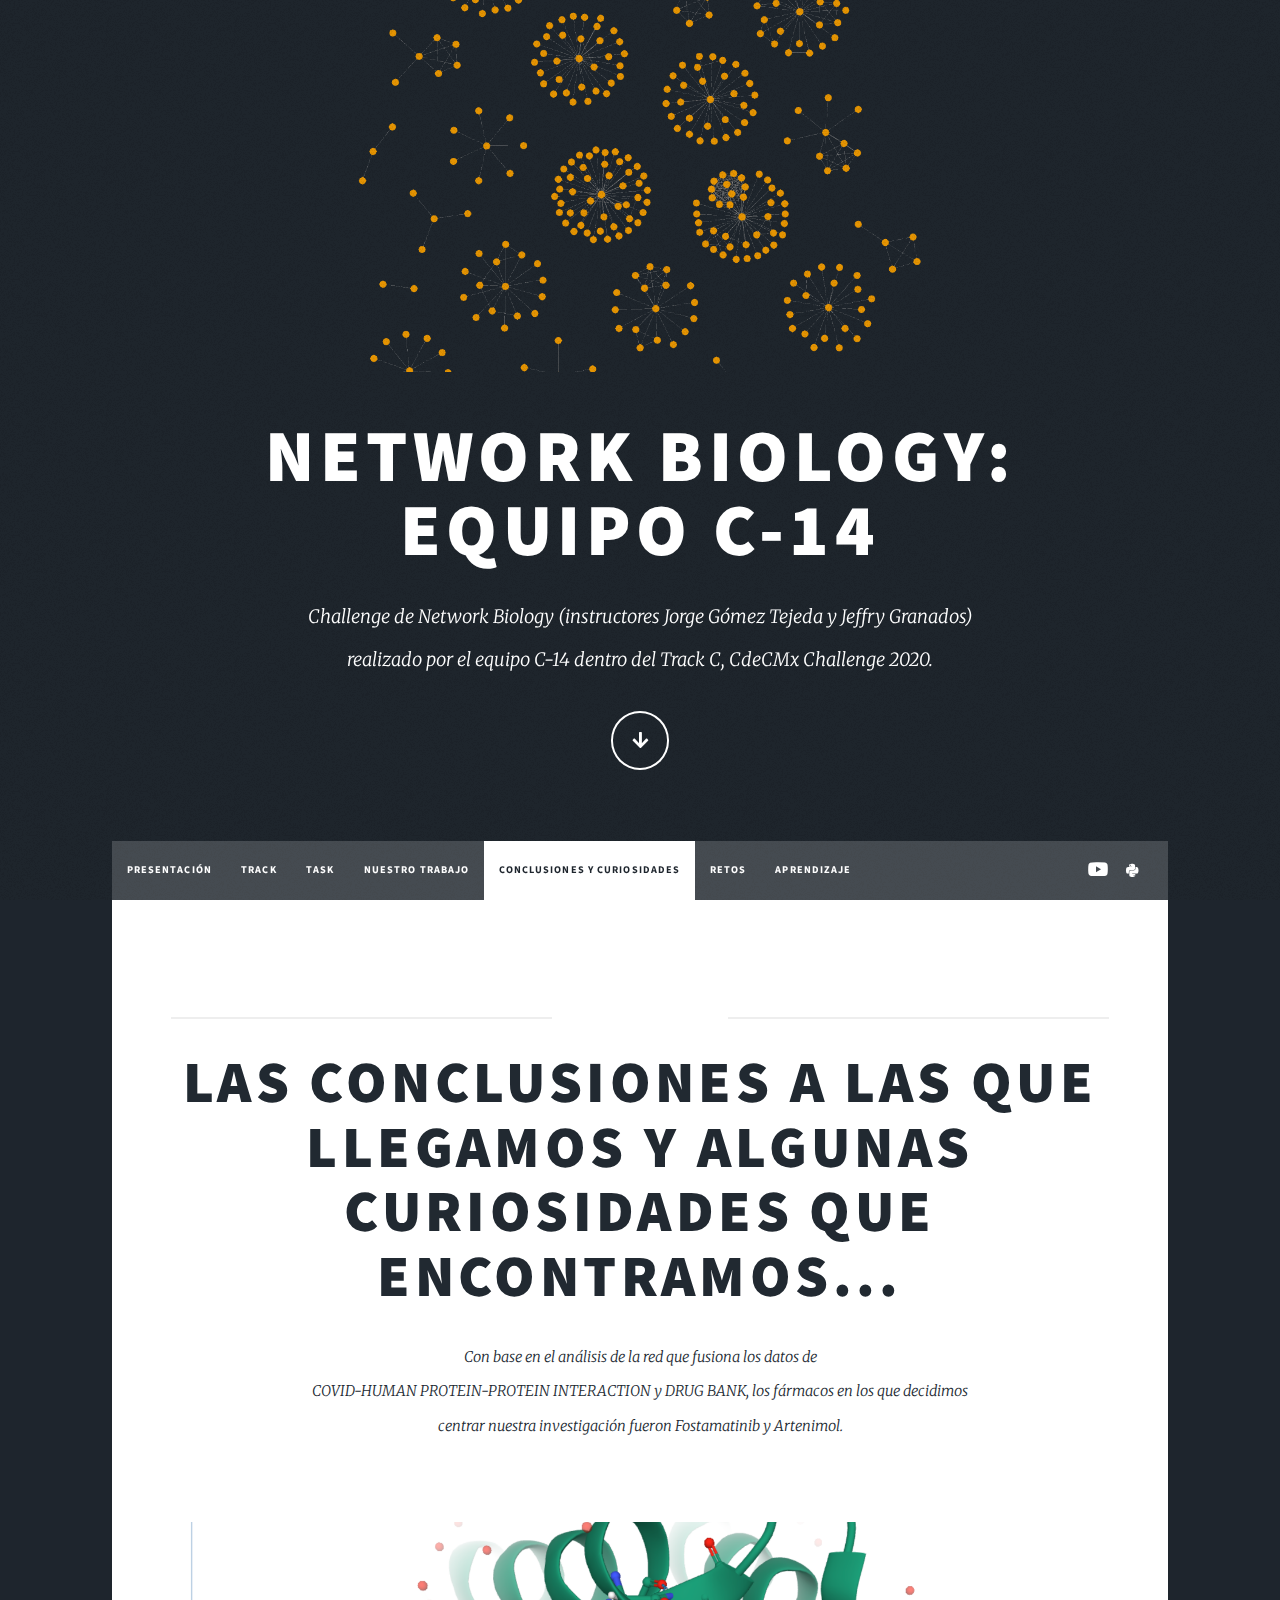
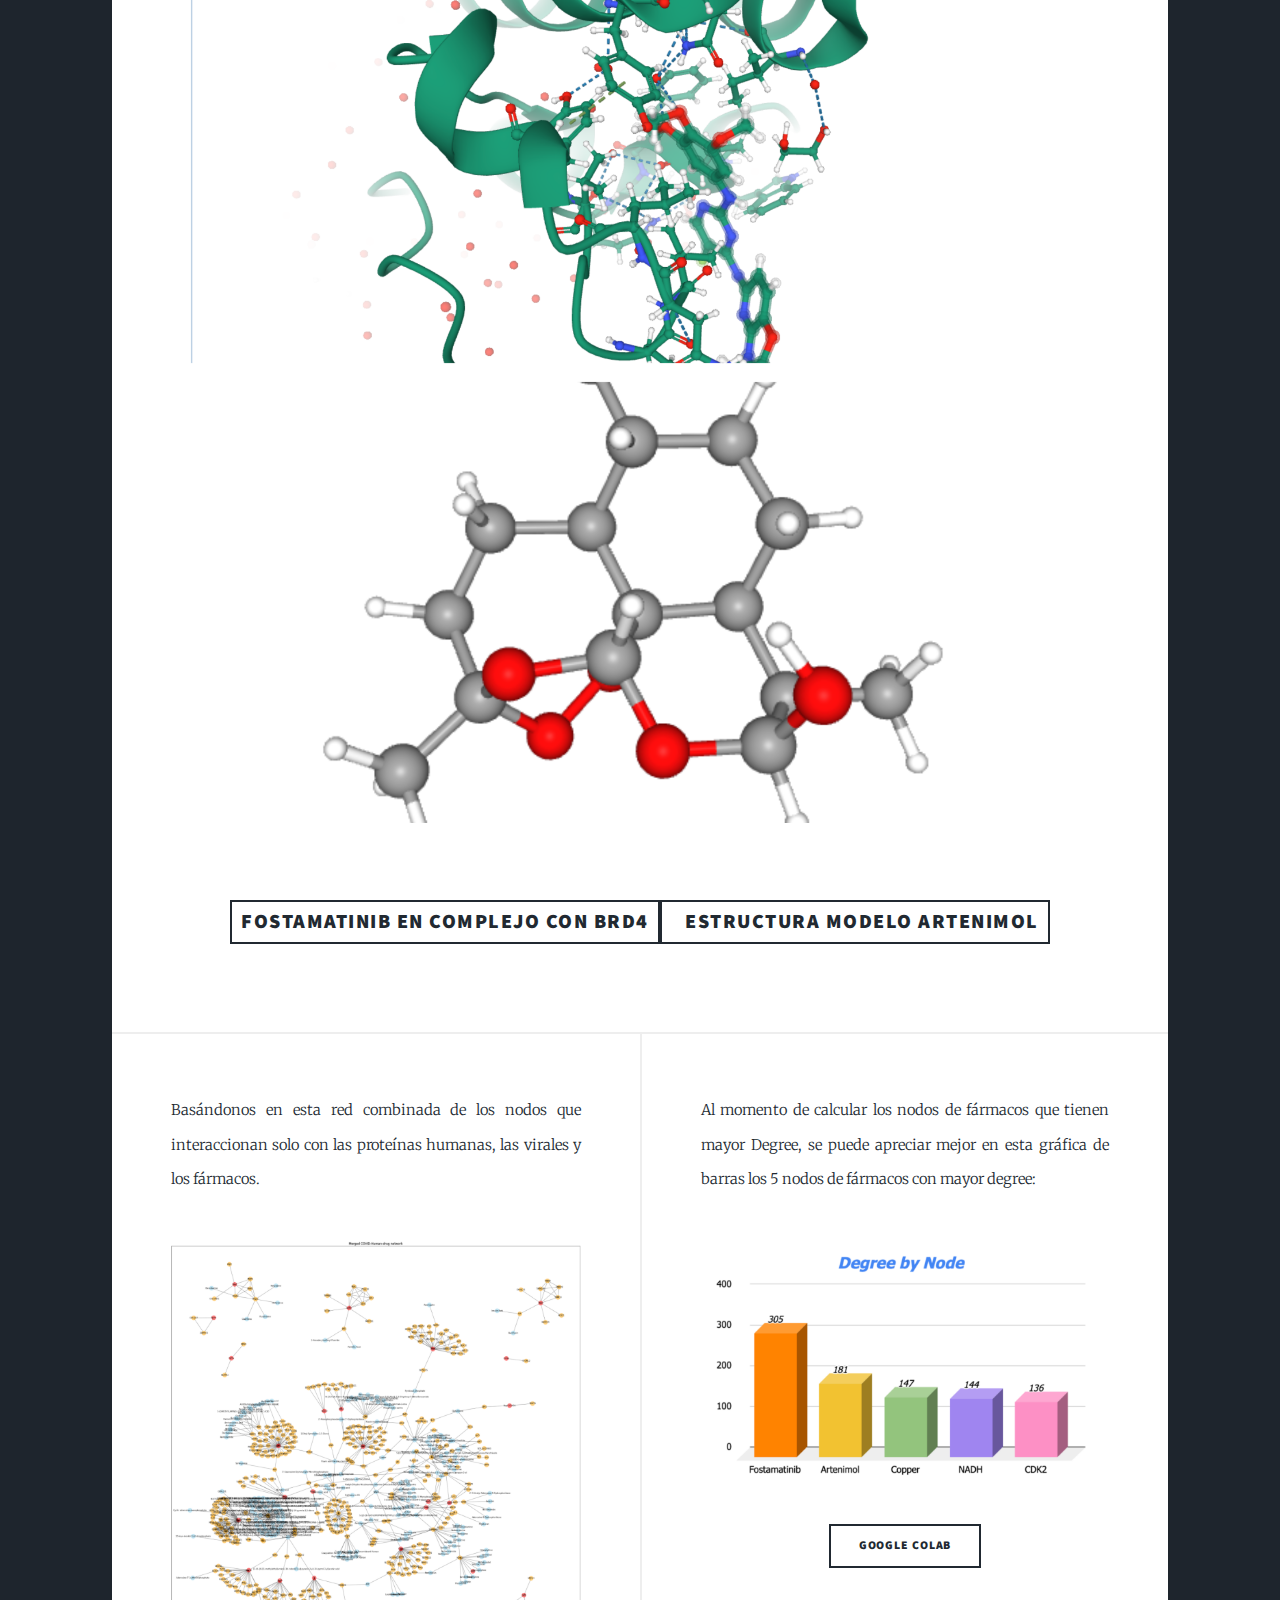
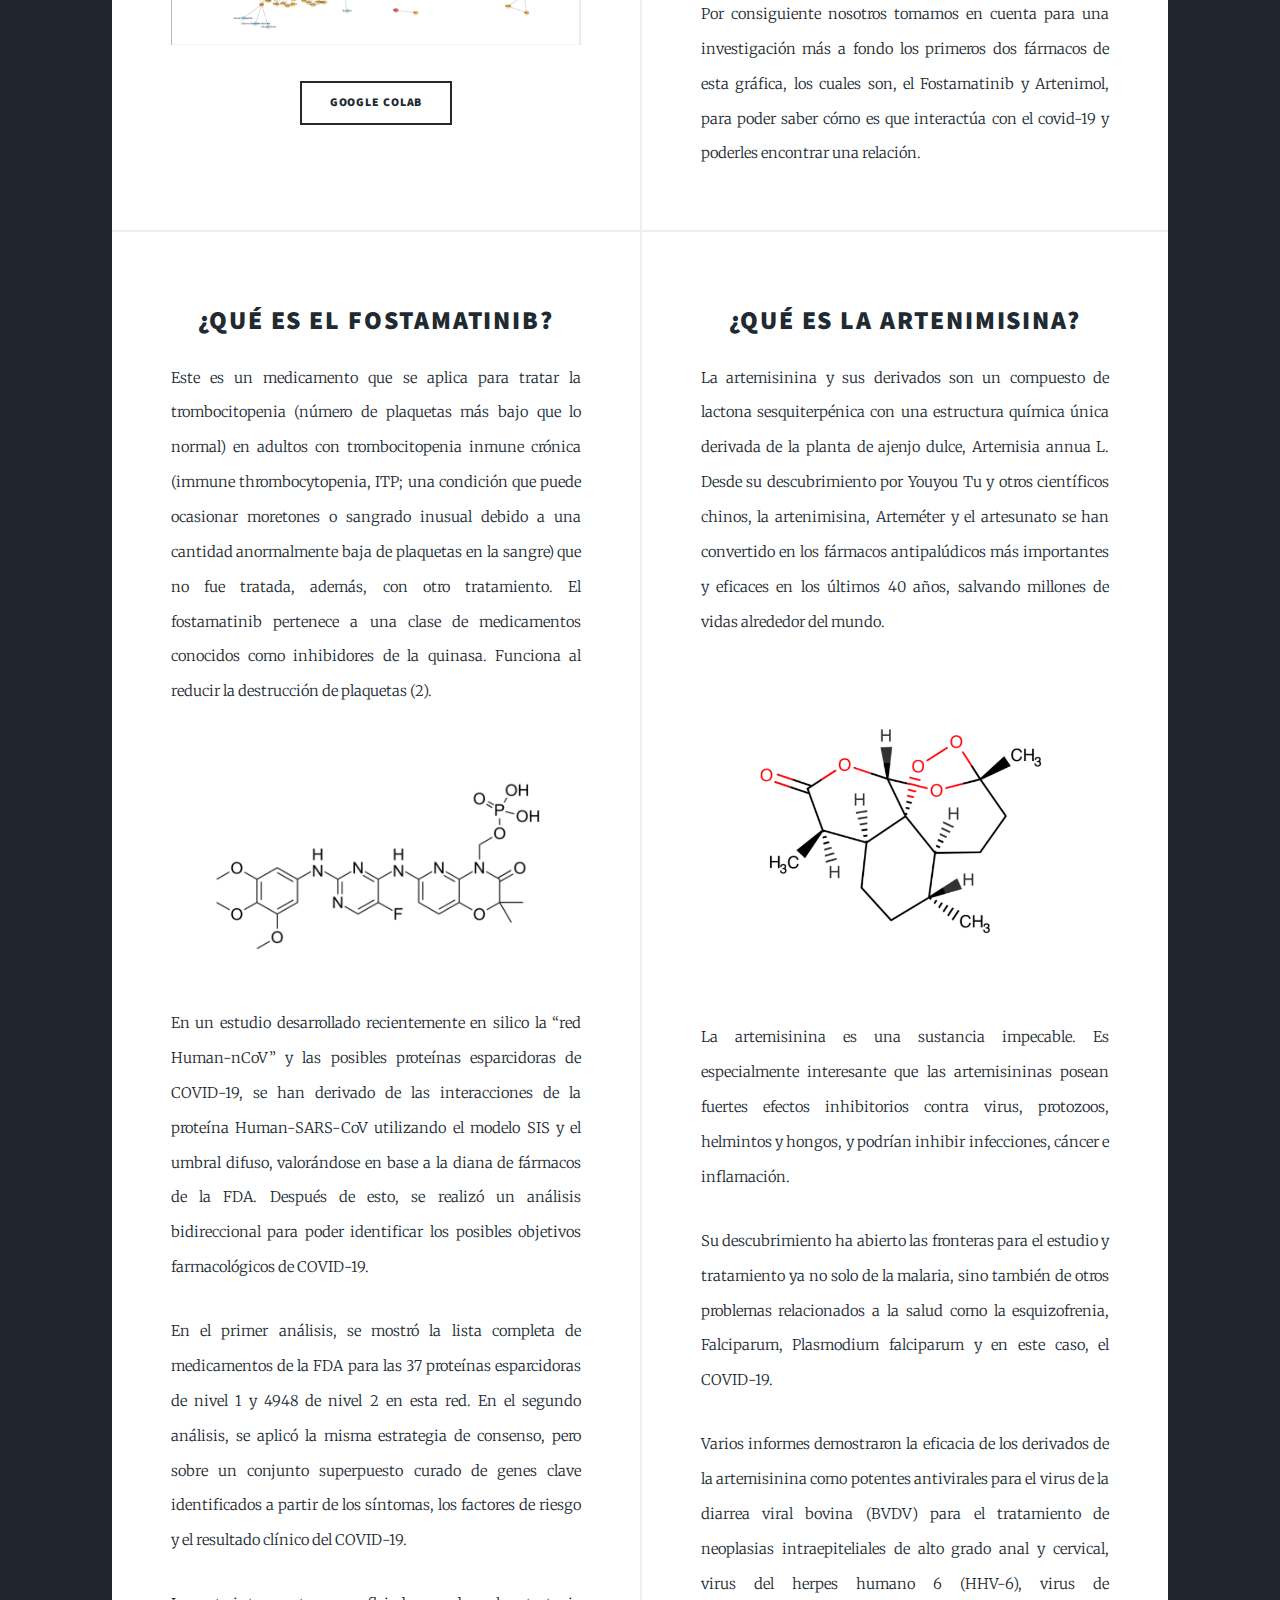
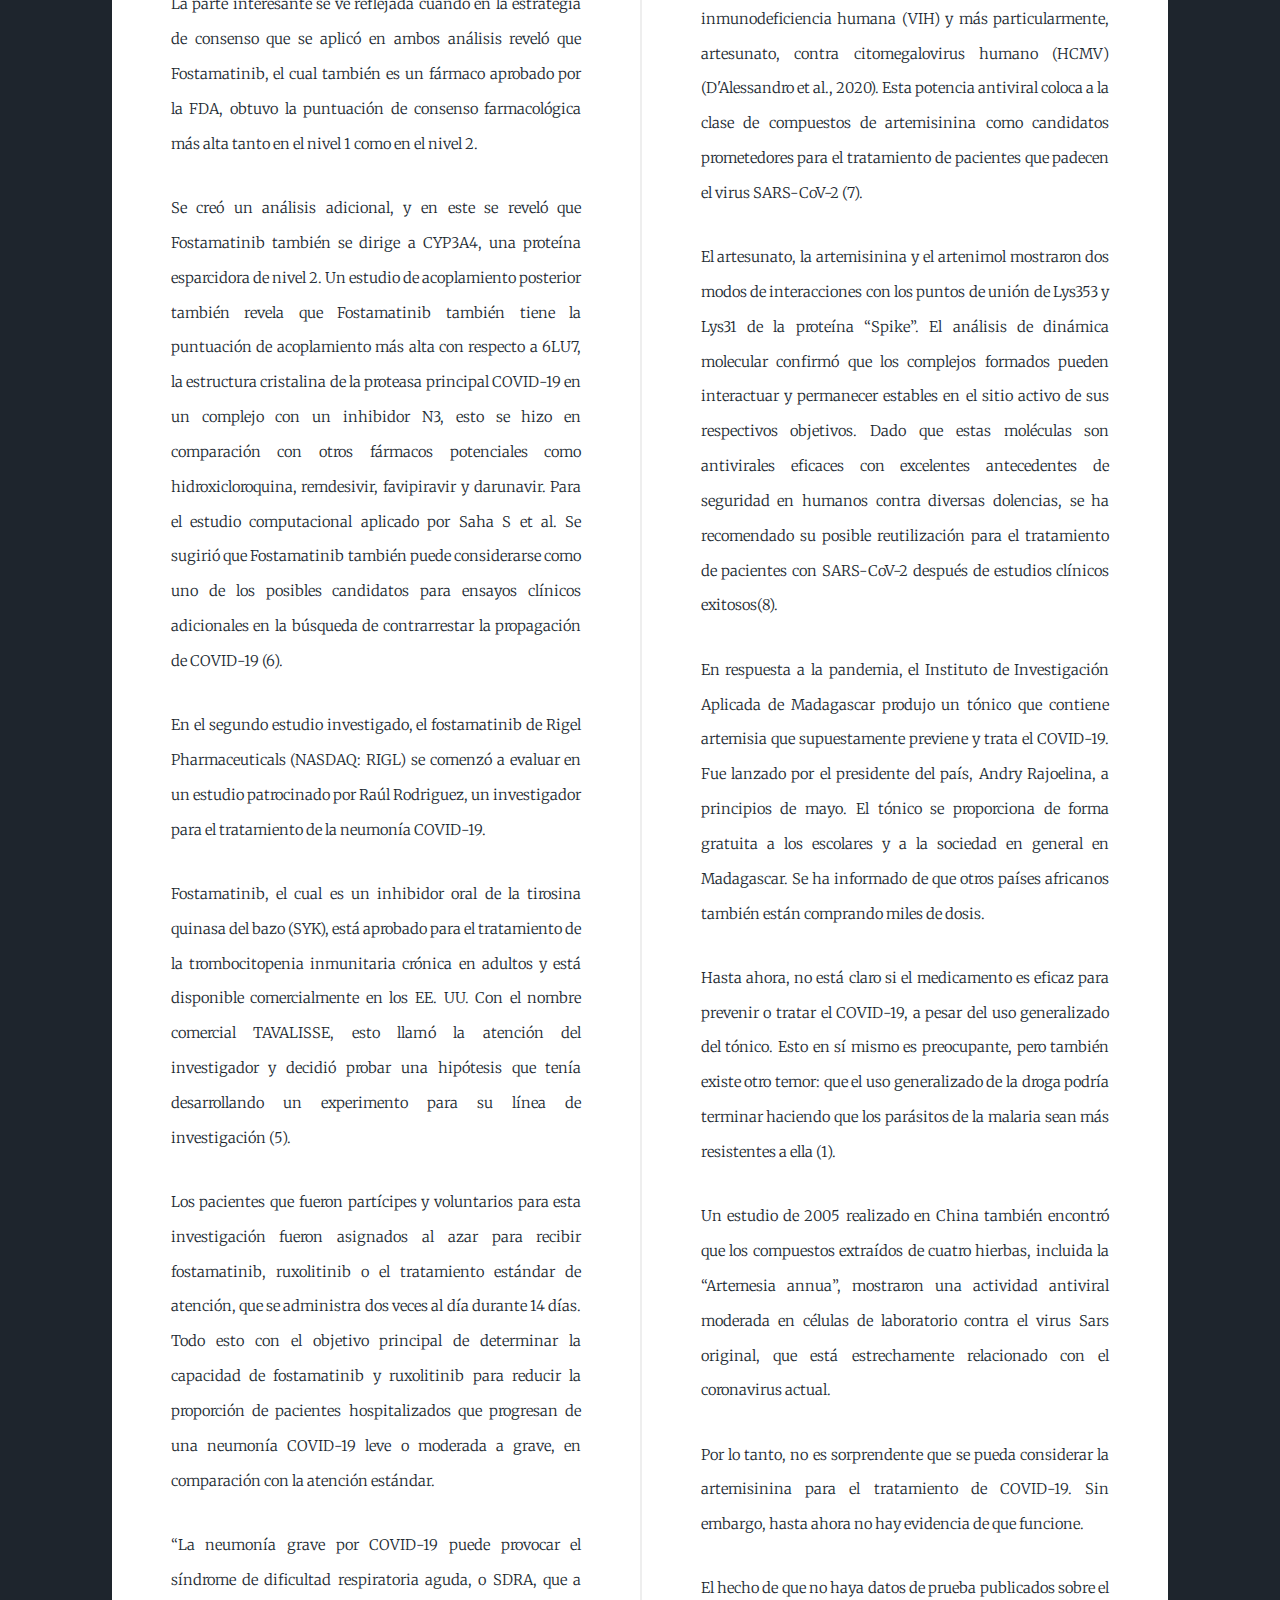
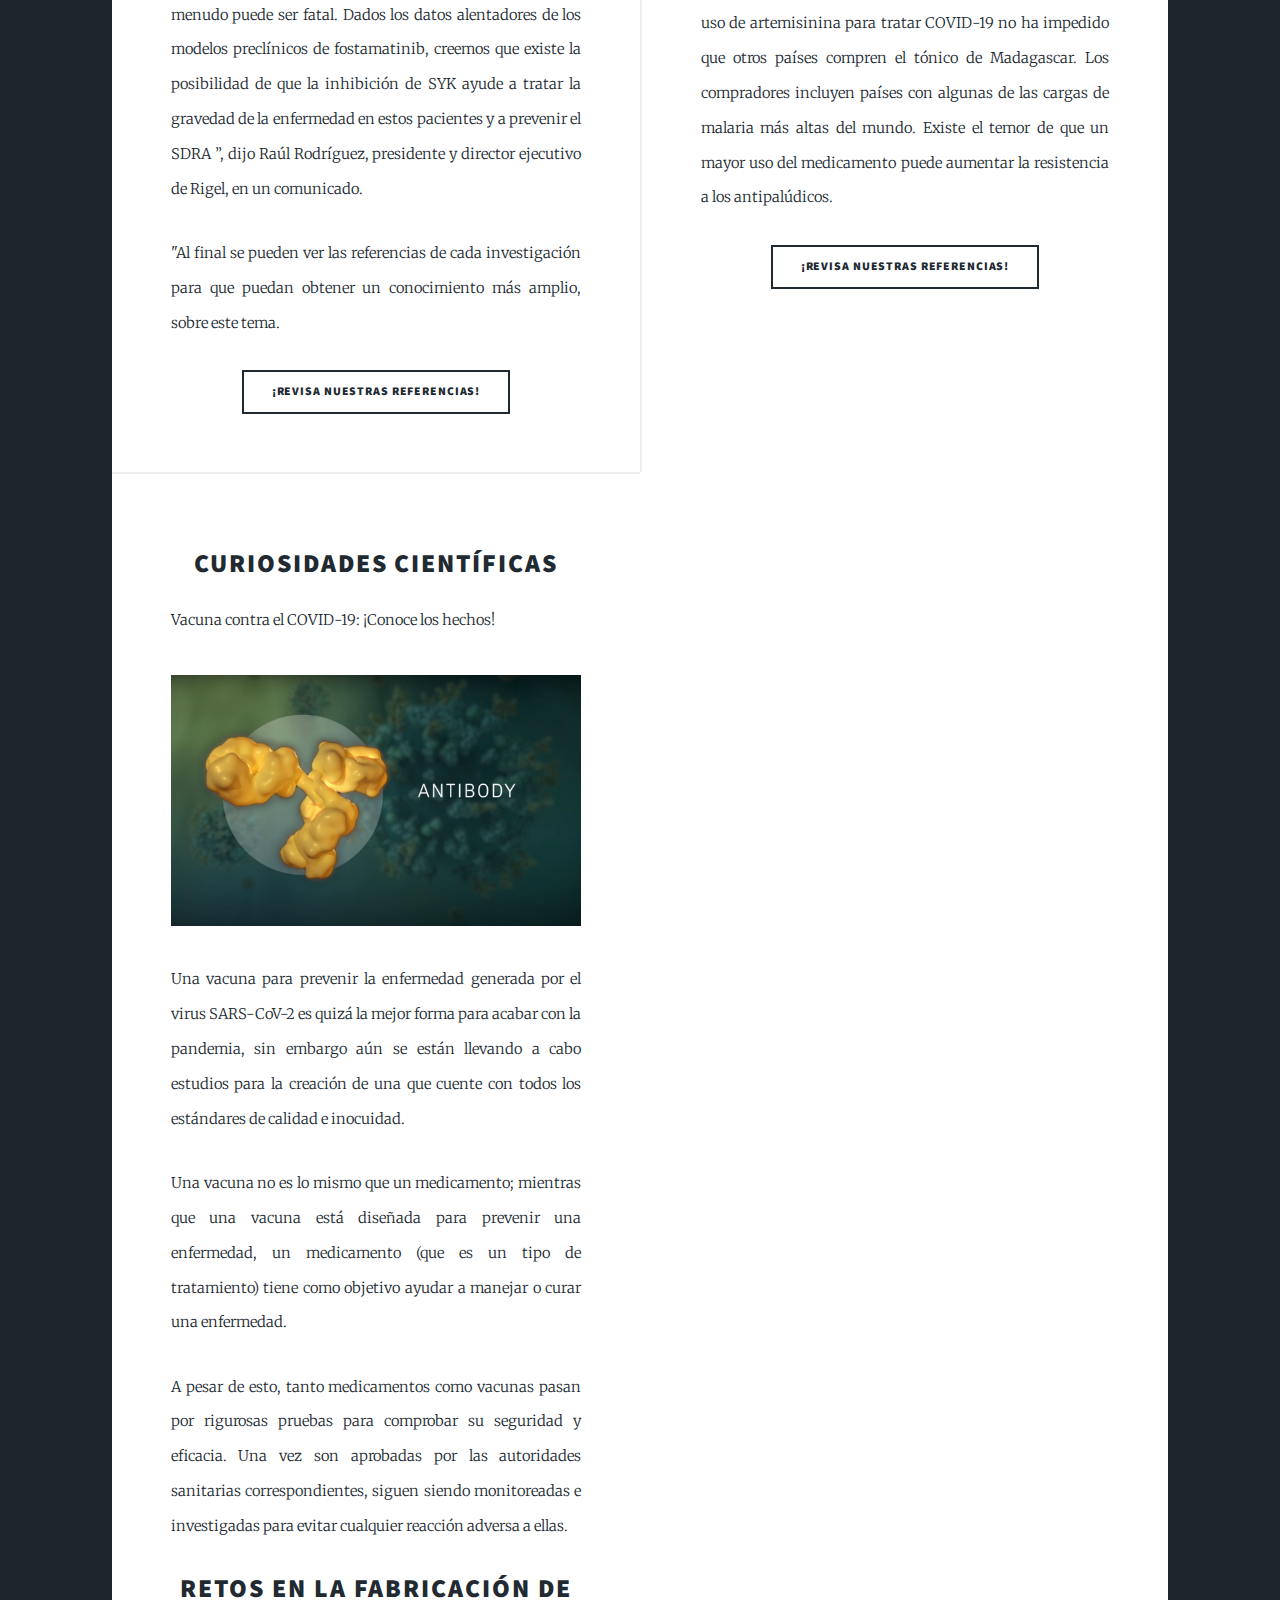
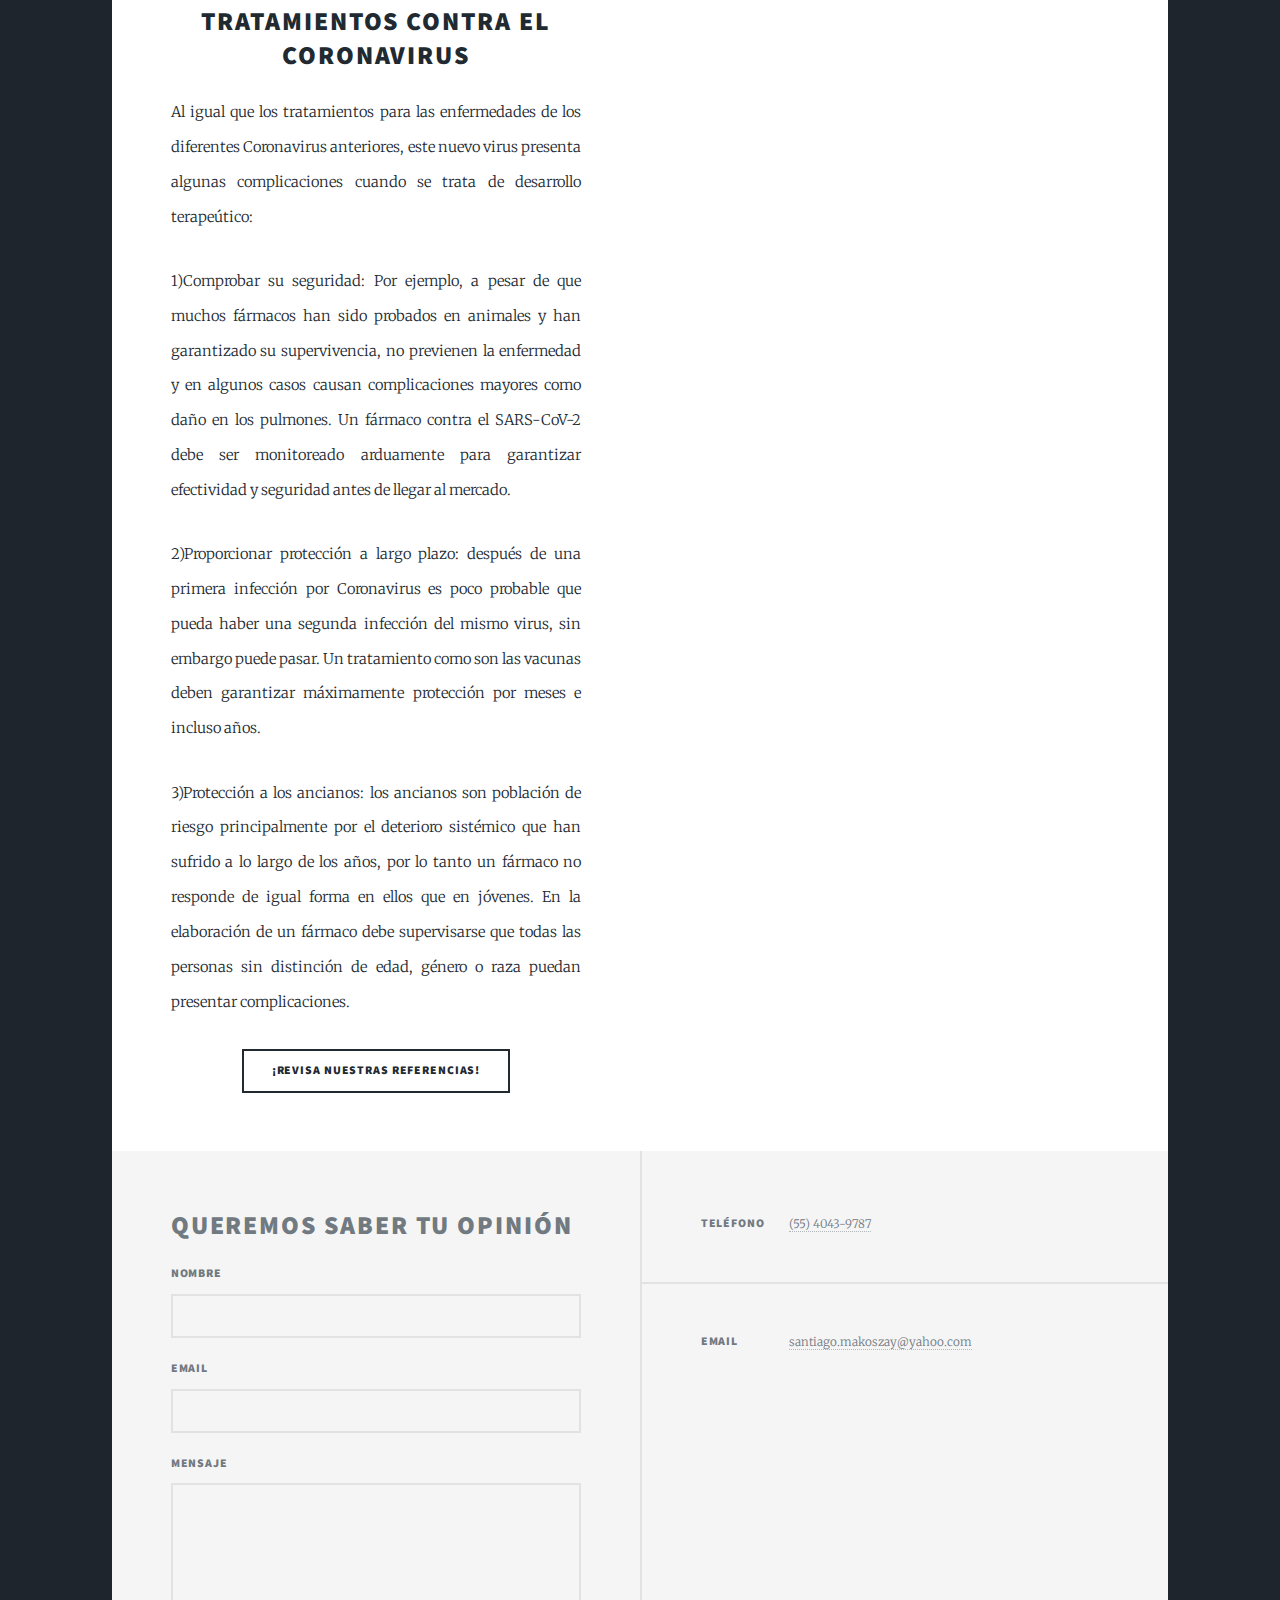
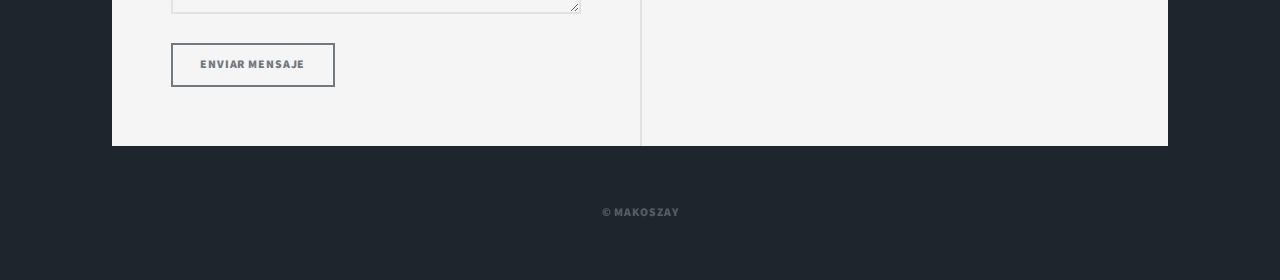
==== commit 784c26e8: "Update abuelito.html" ====
--- a/abuelito.html
+++ b/abuelito.html
@@ -141,7 +141,7 @@
                                     <p>Una vacuna para prevenir la enfermedad generada por el virus SARS-CoV-2  es quizá la mejor forma para acabar con la pandemia, sin embargo aún se están llevando a cabo estudios para la creación de una que cuente con todos los estándares de calidad e inocuidad.<p>
 				    <p>Una vacuna no es lo mismo que un medicamento; mientras que una vacuna está diseñada para prevenir una enfermedad, un medicamento (que es un tipo de tratamiento) tiene como objetivo ayudar a manejar o curar una enfermedad.<p>
 				    <p>A pesar de esto, tanto medicamentos como vacunas pasan por rigurosas pruebas para comprobar su seguridad y eficacia. Una vez son aprobadas por las autoridades sanitarias correspondientes, siguen siendo monitoreadas e investigadas para evitar cualquier reacción adversa a ellas.<p>
-					<h1>Retos en la fabricación de tratamientos contra el coronavirus</h1>
+					<h2>Retos en la fabricación de tratamientos contra el coronavirus</h2>
 				    <p>Al igual que los tratamientos para las enfermedades de los diferentes Coronavirus anteriores, este nuevo virus presenta algunas complicaciones cuando se trata de desarrollo terapeútico:<p>
 				    <p>1)Comprobar su seguridad: Por ejemplo, a pesar de que muchos fármacos han sido probados en animales y han garantizado su supervivencia, no previenen la enfermedad y en algunos casos causan complicaciones mayores como daño en los pulmones. Un fármaco contra el SARS-CoV-2 debe ser monitoreado arduamente para garantizar efectividad y seguridad antes de llegar al mercado.<p>
 				    <p>2)Proporcionar protección a largo plazo: después de una primera infección por Coronavirus es poco probable que pueda haber una segunda infección del mismo virus, sin embargo puede pasar. Un tratamiento como son las vacunas deben garantizar máximamente protección por meses e incluso años.<p>
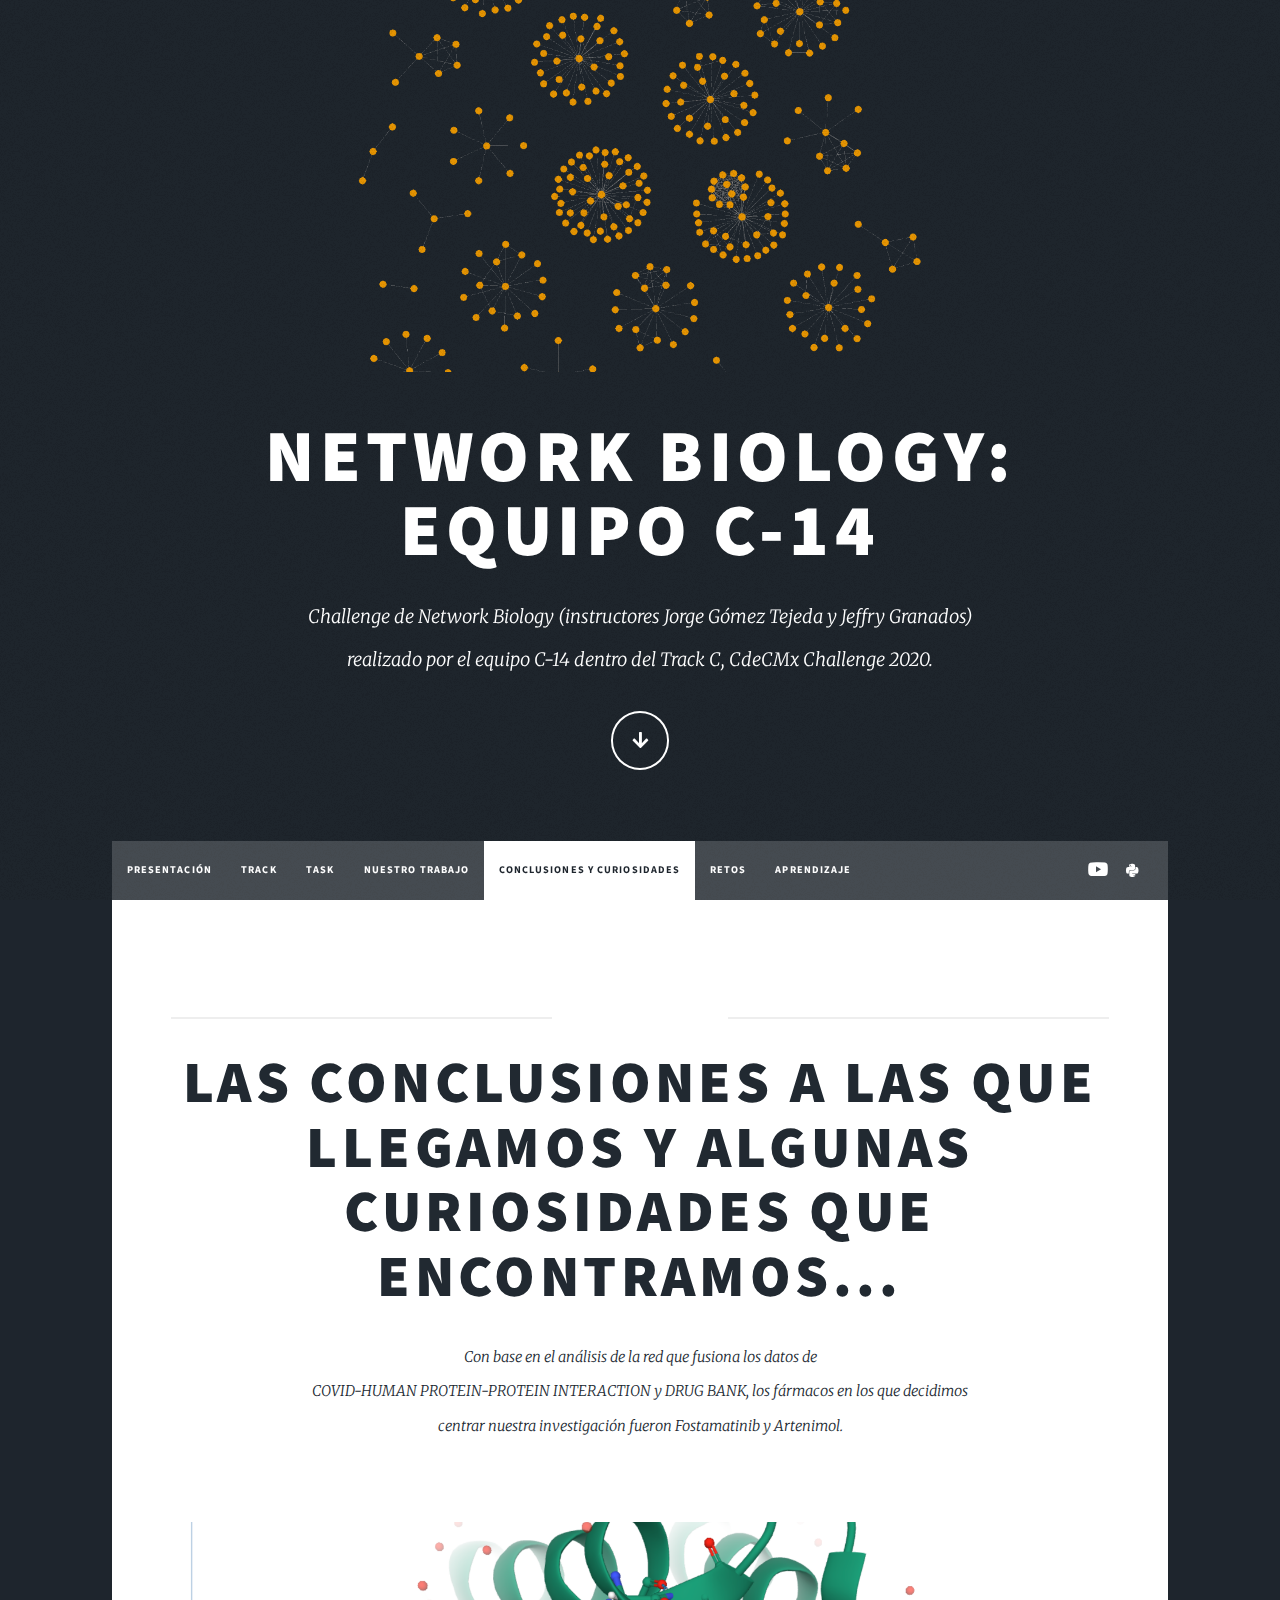
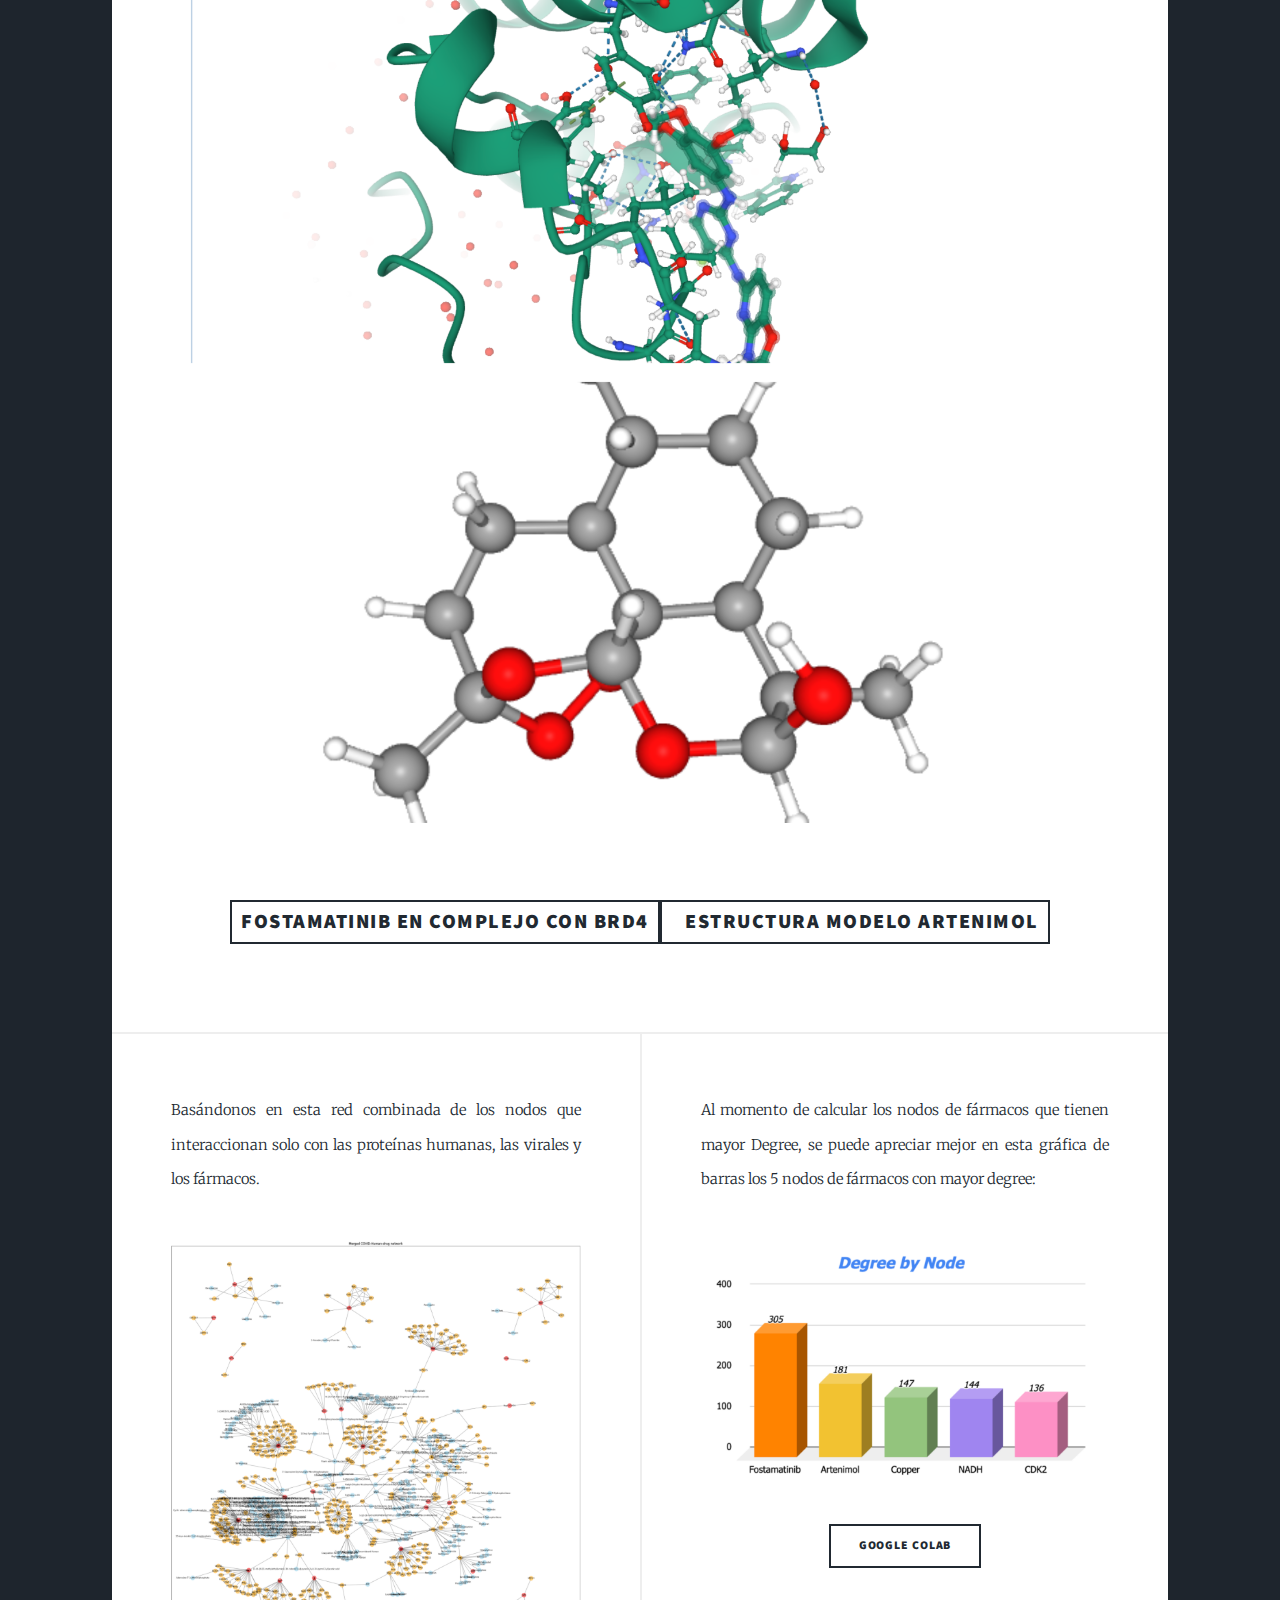
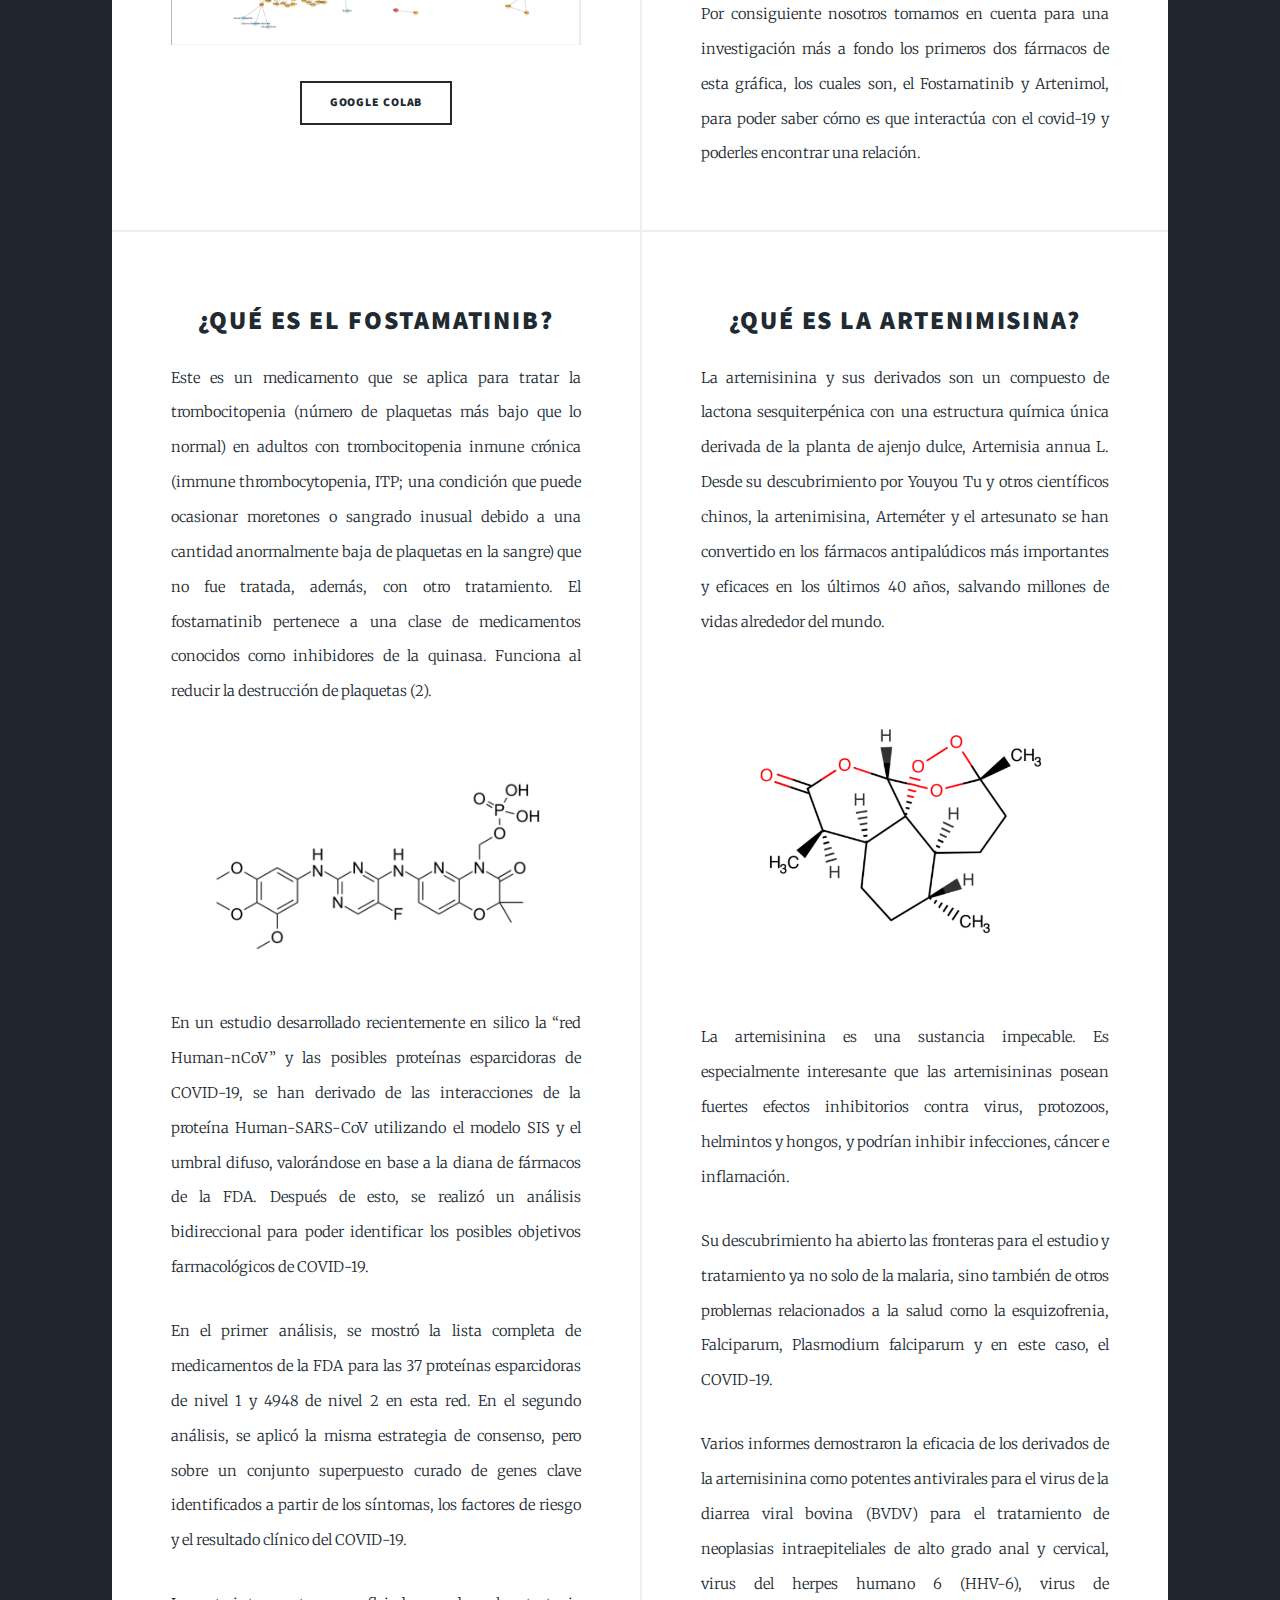
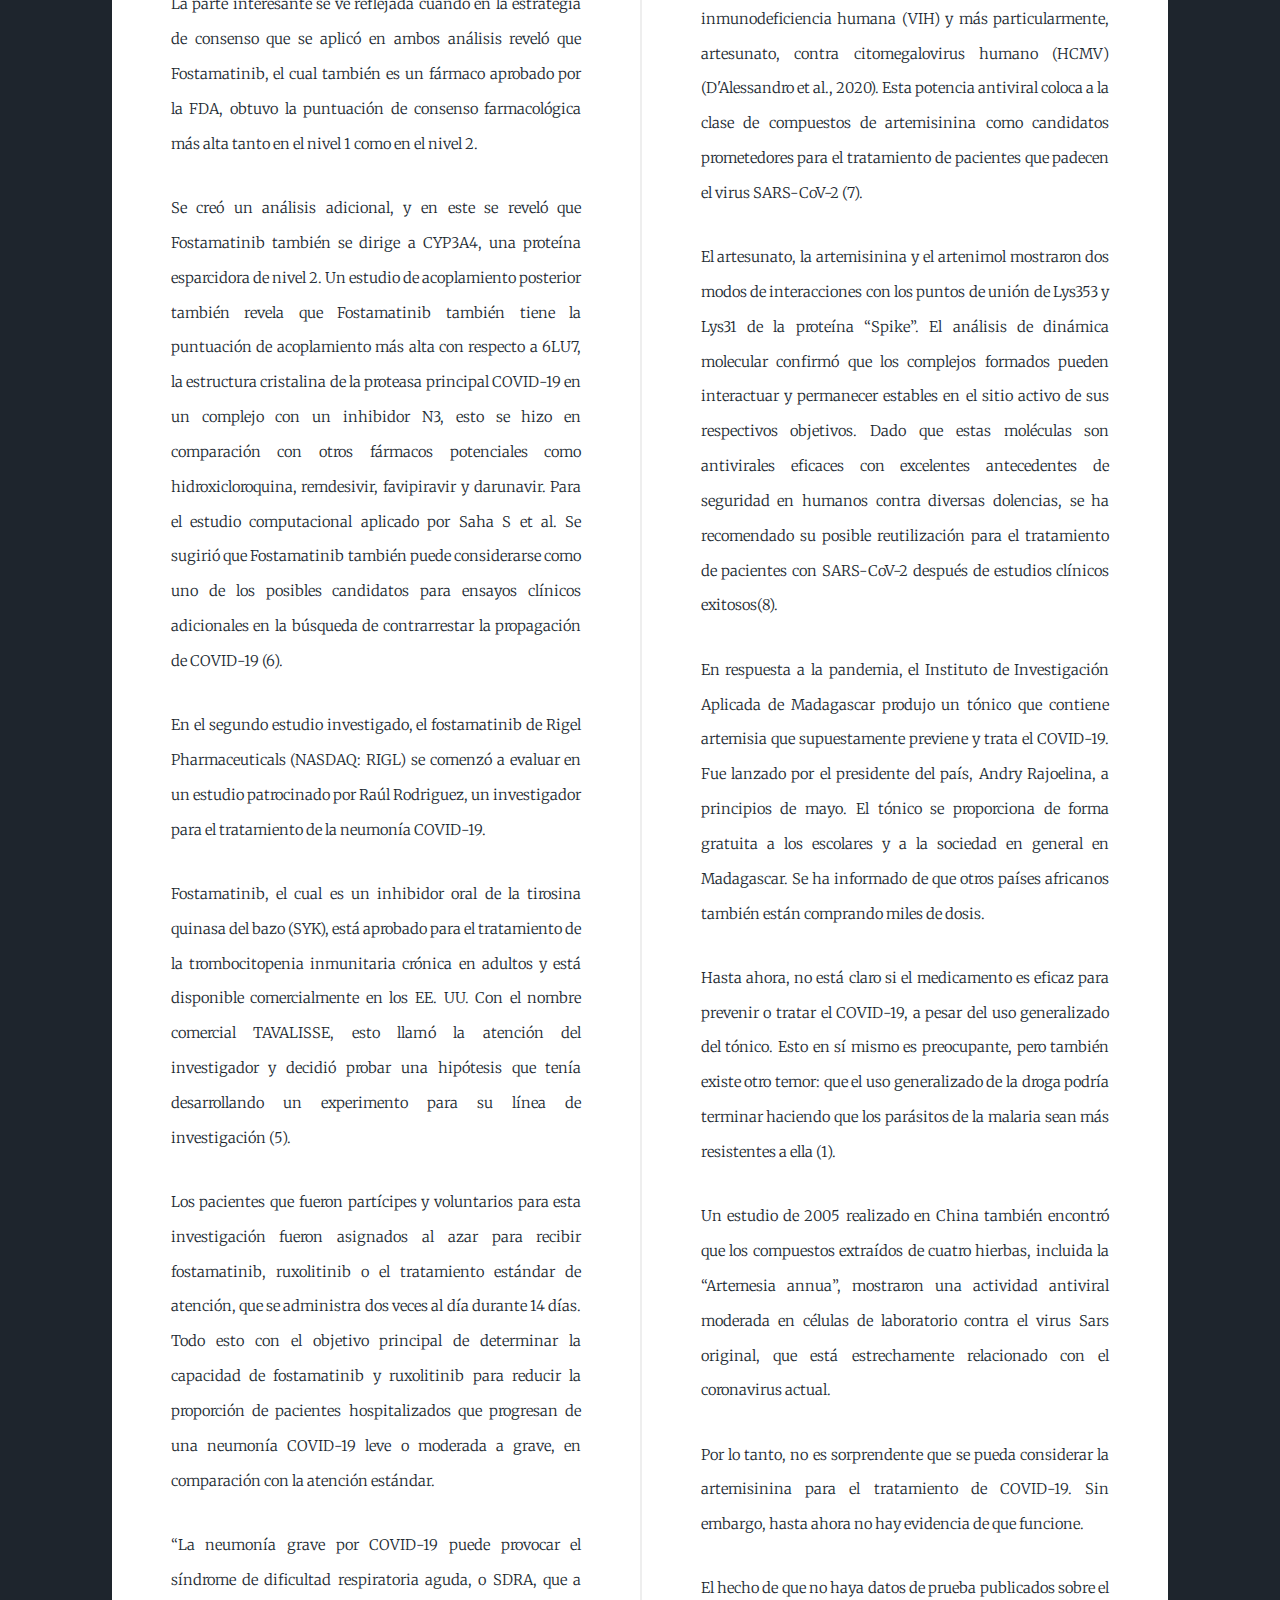
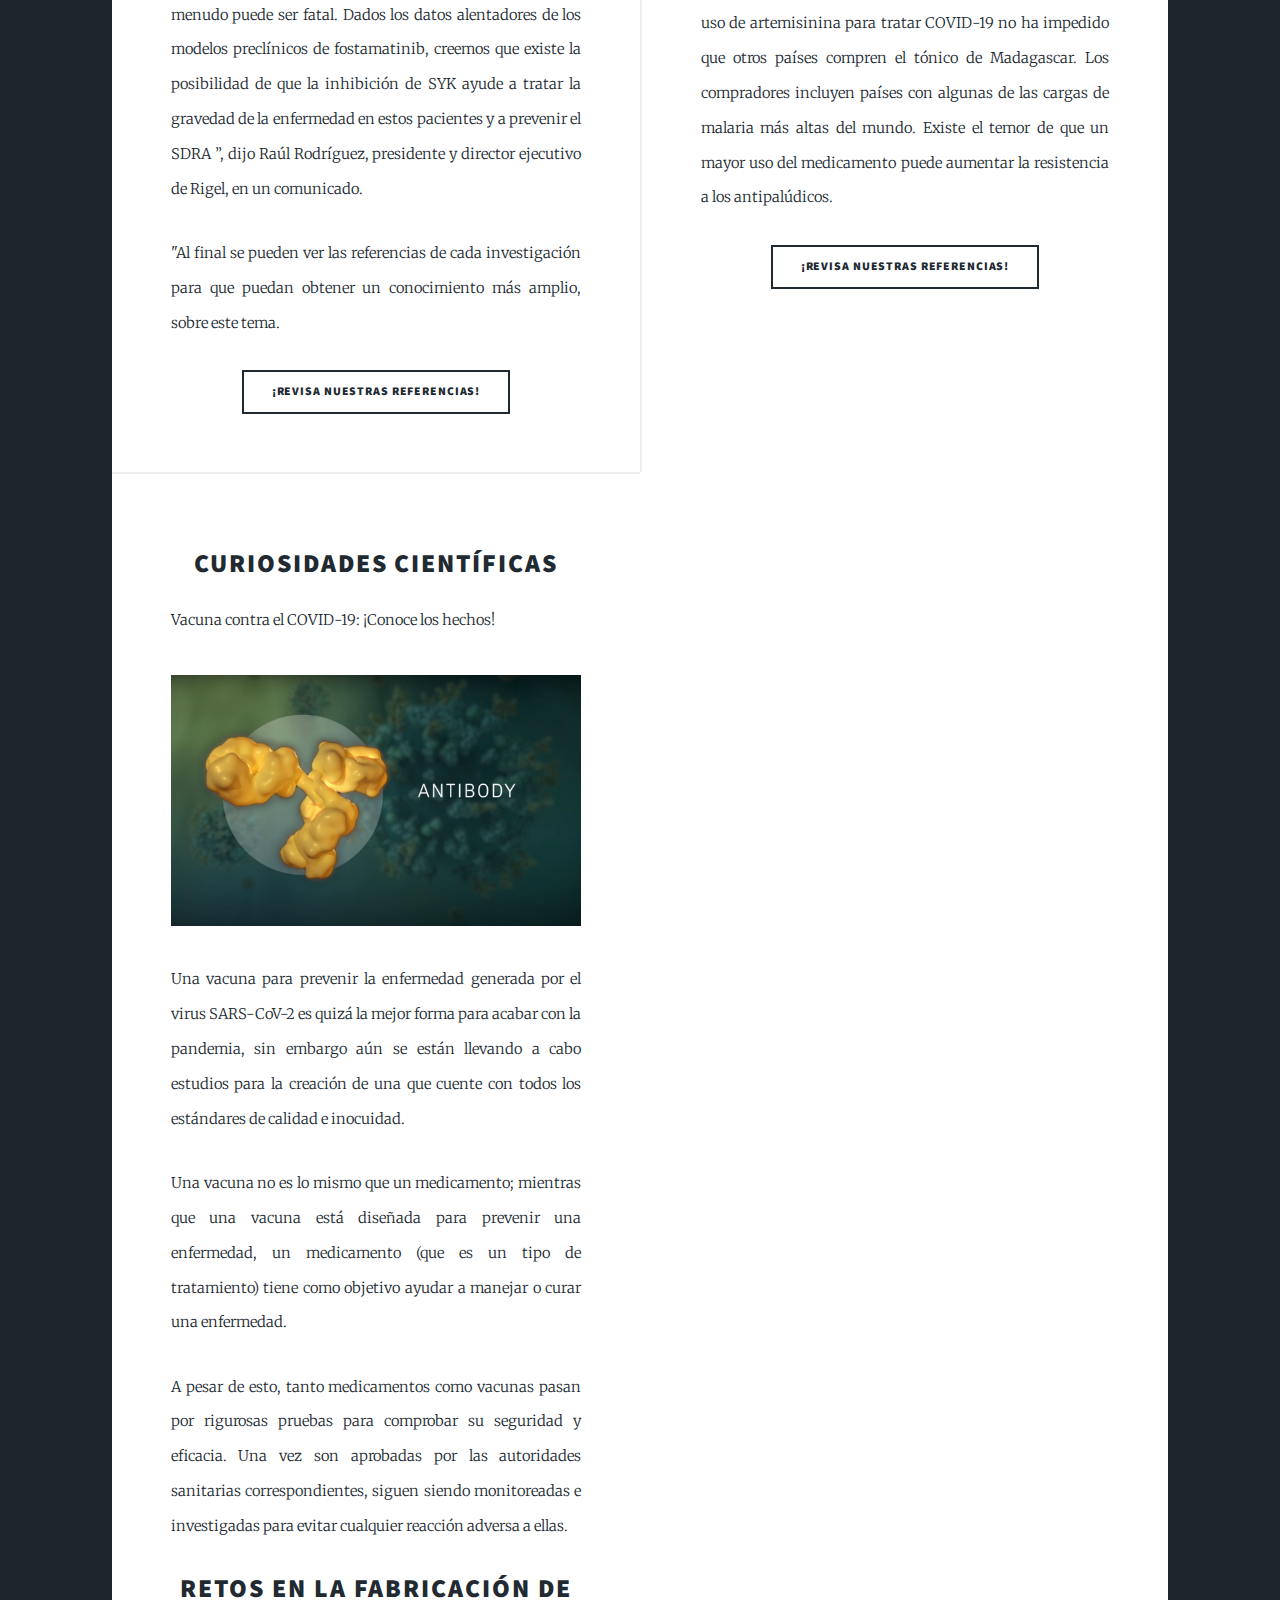
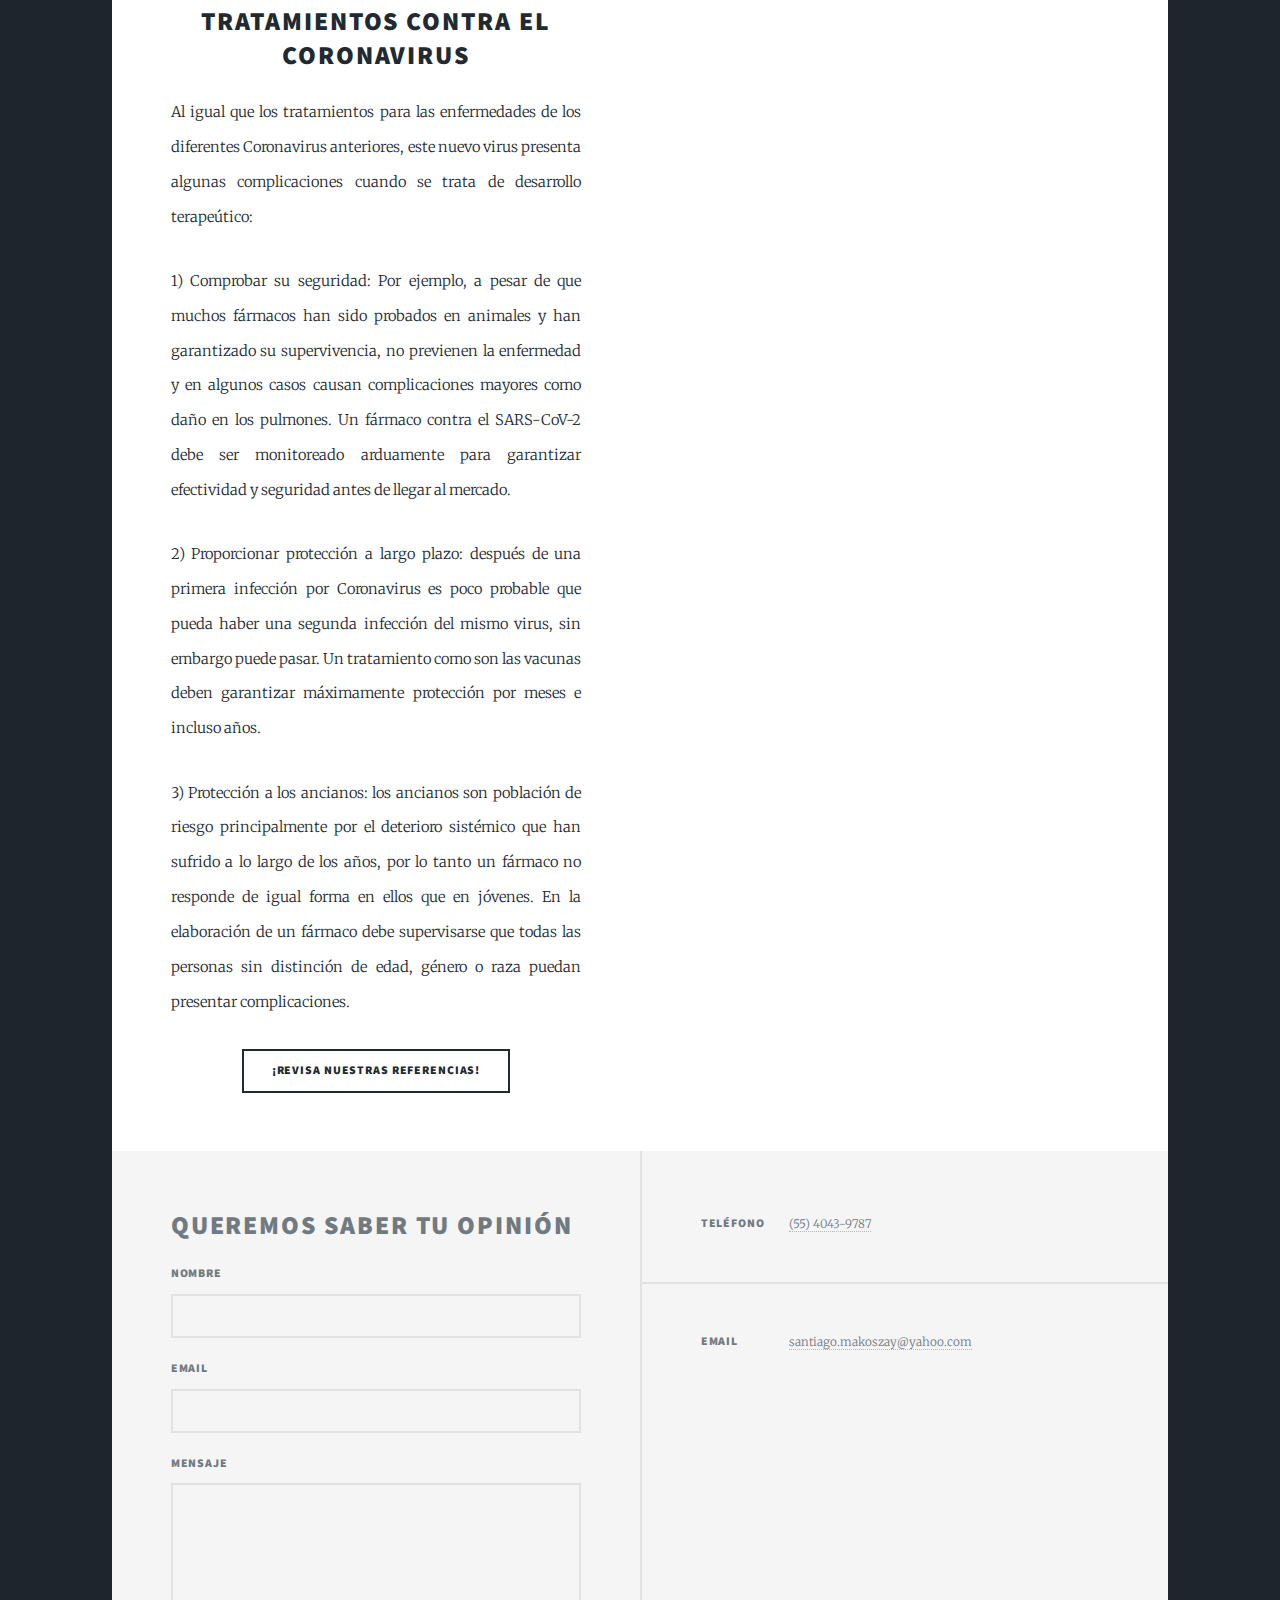
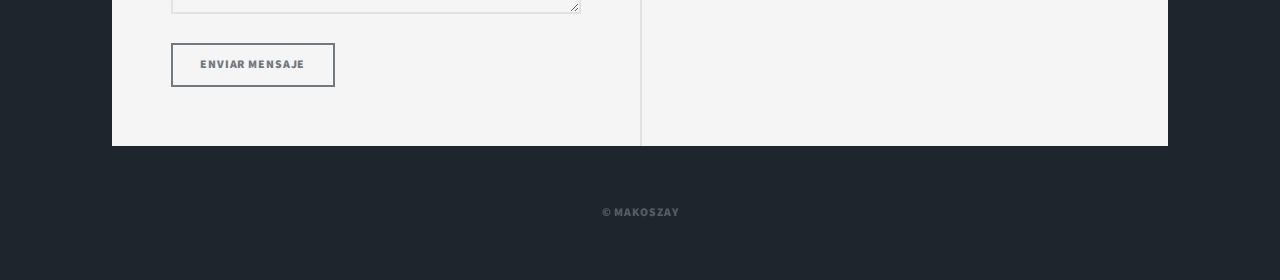
==== commit 4ec891a4: "Update abuelito.html" ====
--- a/abuelito.html
+++ b/abuelito.html
@@ -143,9 +143,9 @@
 				    <p>A pesar de esto, tanto medicamentos como vacunas pasan por rigurosas pruebas para comprobar su seguridad y eficacia. Una vez son aprobadas por las autoridades sanitarias correspondientes, siguen siendo monitoreadas e investigadas para evitar cualquier reacción adversa a ellas.<p>
 					<h2>Retos en la fabricación de tratamientos contra el coronavirus</h2>
 				    <p>Al igual que los tratamientos para las enfermedades de los diferentes Coronavirus anteriores, este nuevo virus presenta algunas complicaciones cuando se trata de desarrollo terapeútico:<p>
-				    <p>1)Comprobar su seguridad: Por ejemplo, a pesar de que muchos fármacos han sido probados en animales y han garantizado su supervivencia, no previenen la enfermedad y en algunos casos causan complicaciones mayores como daño en los pulmones. Un fármaco contra el SARS-CoV-2 debe ser monitoreado arduamente para garantizar efectividad y seguridad antes de llegar al mercado.<p>
-				    <p>2)Proporcionar protección a largo plazo: después de una primera infección por Coronavirus es poco probable que pueda haber una segunda infección del mismo virus, sin embargo puede pasar. Un tratamiento como son las vacunas deben garantizar máximamente protección por meses e incluso años.<p>
-				    <p>3)Protección a los ancianos: los ancianos son población de riesgo principalmente por el deterioro sistémico que han sufrido a lo largo de los años, por lo tanto un fármaco no responde de igual forma en ellos que en jóvenes. En la elaboración de un fármaco debe supervisarse que todas las personas sin distinción de edad, género o raza puedan presentar complicaciones.<p>
+				    <p>1) Comprobar su seguridad: Por ejemplo, a pesar de que muchos fármacos han sido probados en animales y han garantizado su supervivencia, no previenen la enfermedad y en algunos casos causan complicaciones mayores como daño en los pulmones. Un fármaco contra el SARS-CoV-2 debe ser monitoreado arduamente para garantizar efectividad y seguridad antes de llegar al mercado.<p>
+				    <p>2) Proporcionar protección a largo plazo: después de una primera infección por Coronavirus es poco probable que pueda haber una segunda infección del mismo virus, sin embargo puede pasar. Un tratamiento como son las vacunas deben garantizar máximamente protección por meses e incluso años.<p>
+				    <p>3) Protección a los ancianos: los ancianos son población de riesgo principalmente por el deterioro sistémico que han sufrido a lo largo de los años, por lo tanto un fármaco no responde de igual forma en ellos que en jóvenes. En la elaboración de un fármaco debe supervisarse que todas las personas sin distinción de edad, género o raza puedan presentar complicaciones.<p>
 			            
 					    
                                     <ul class="actions special">
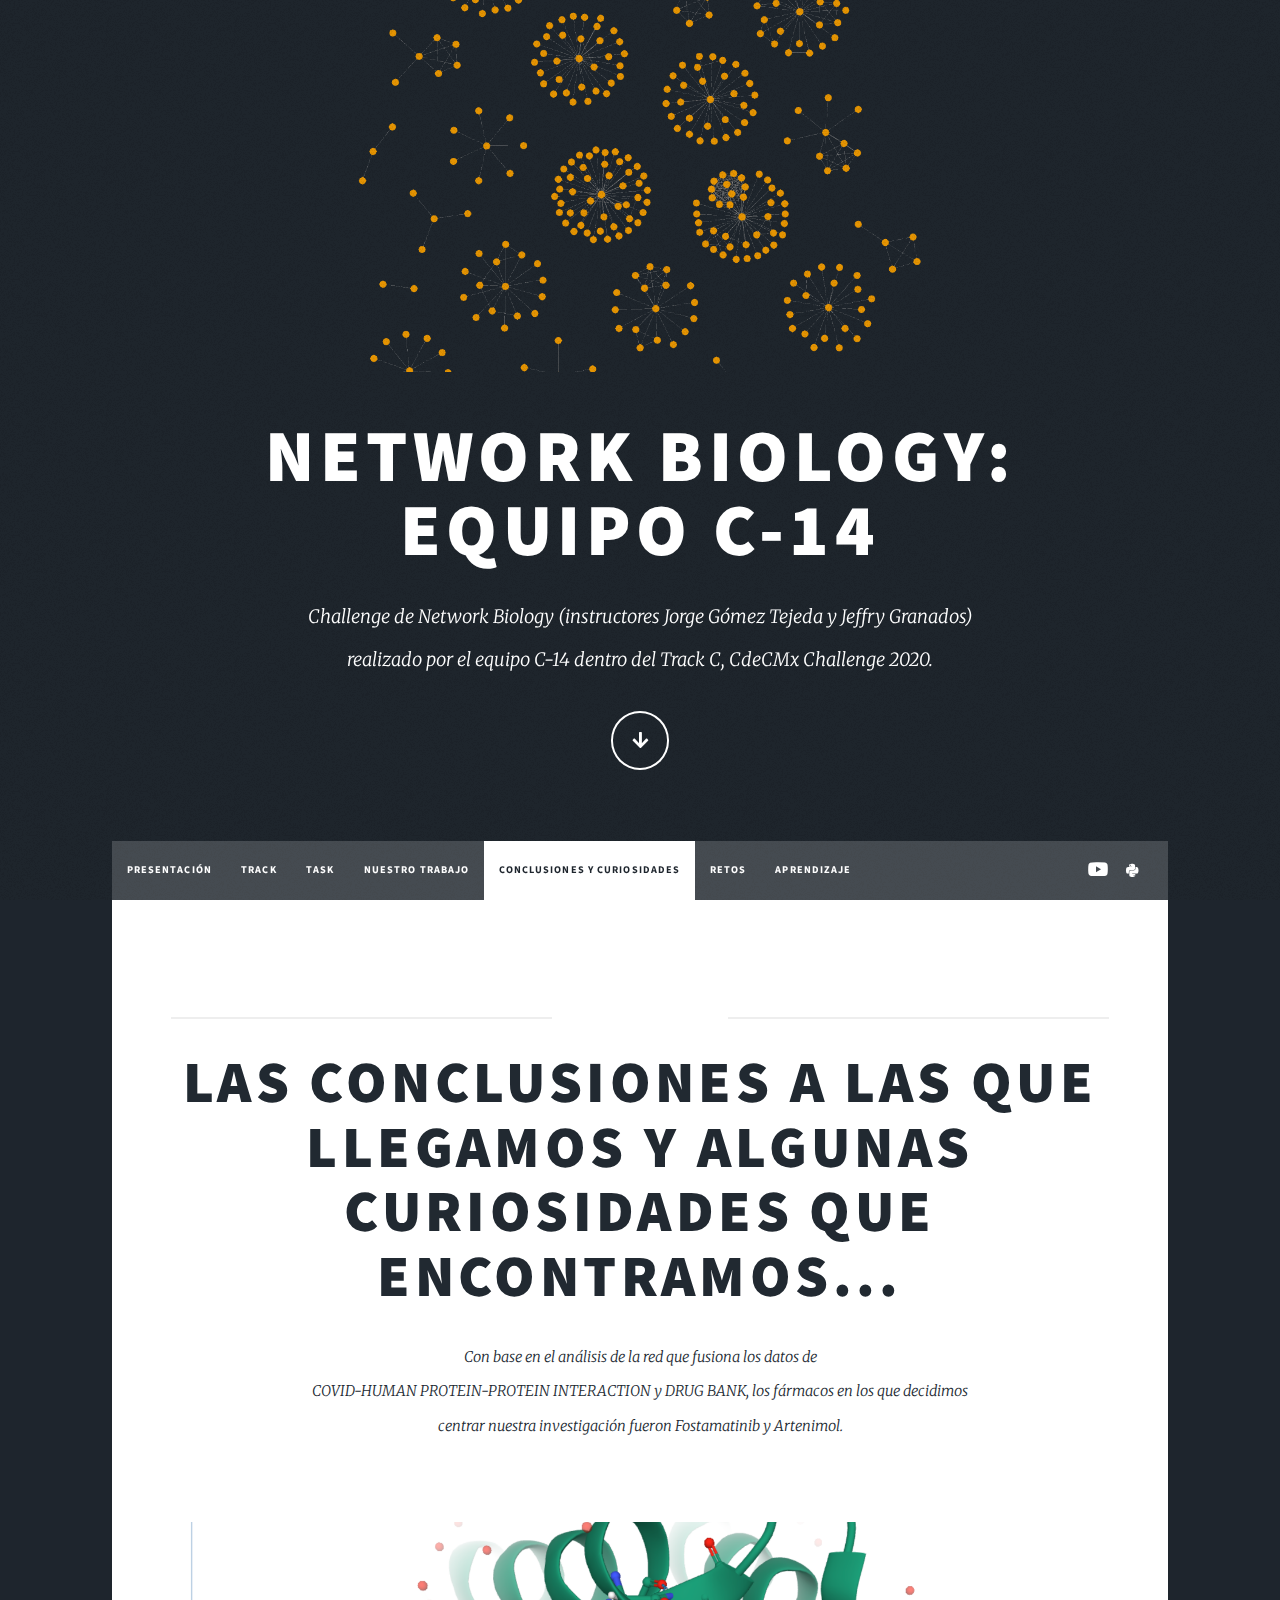
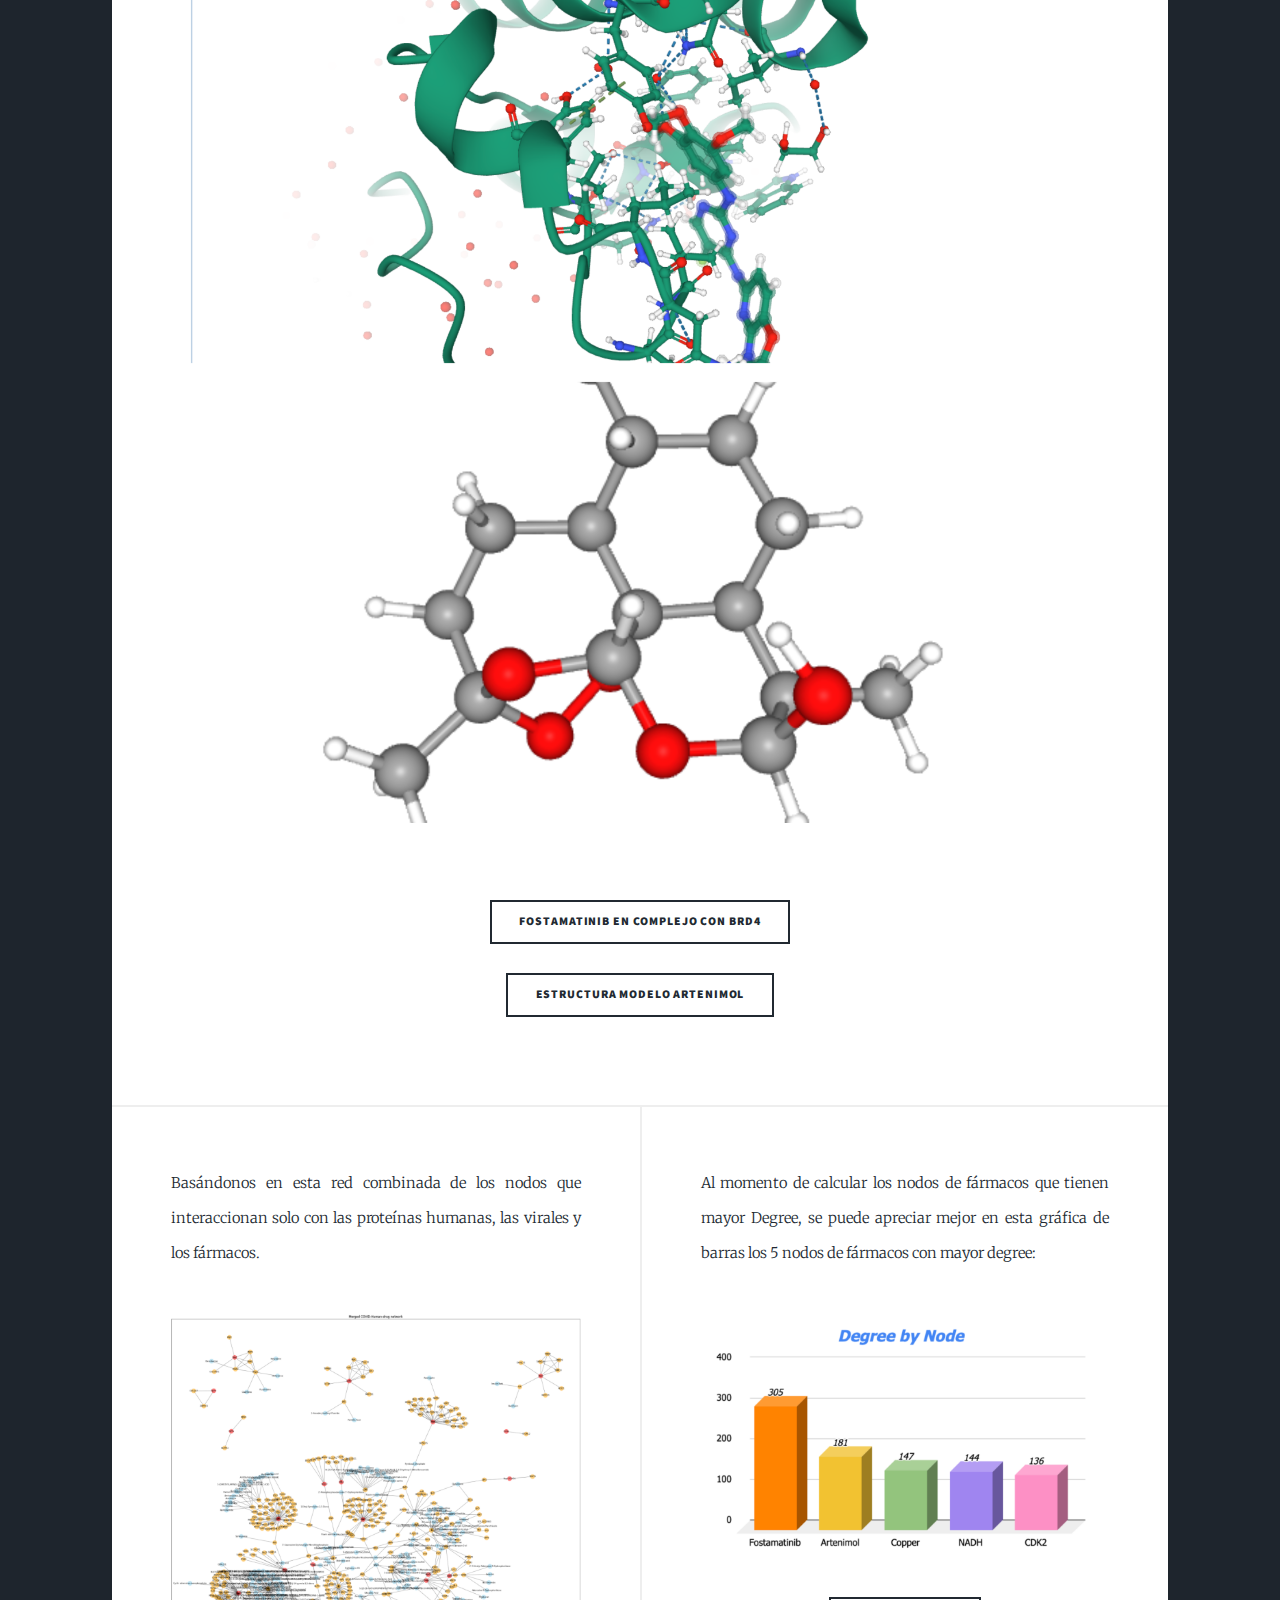
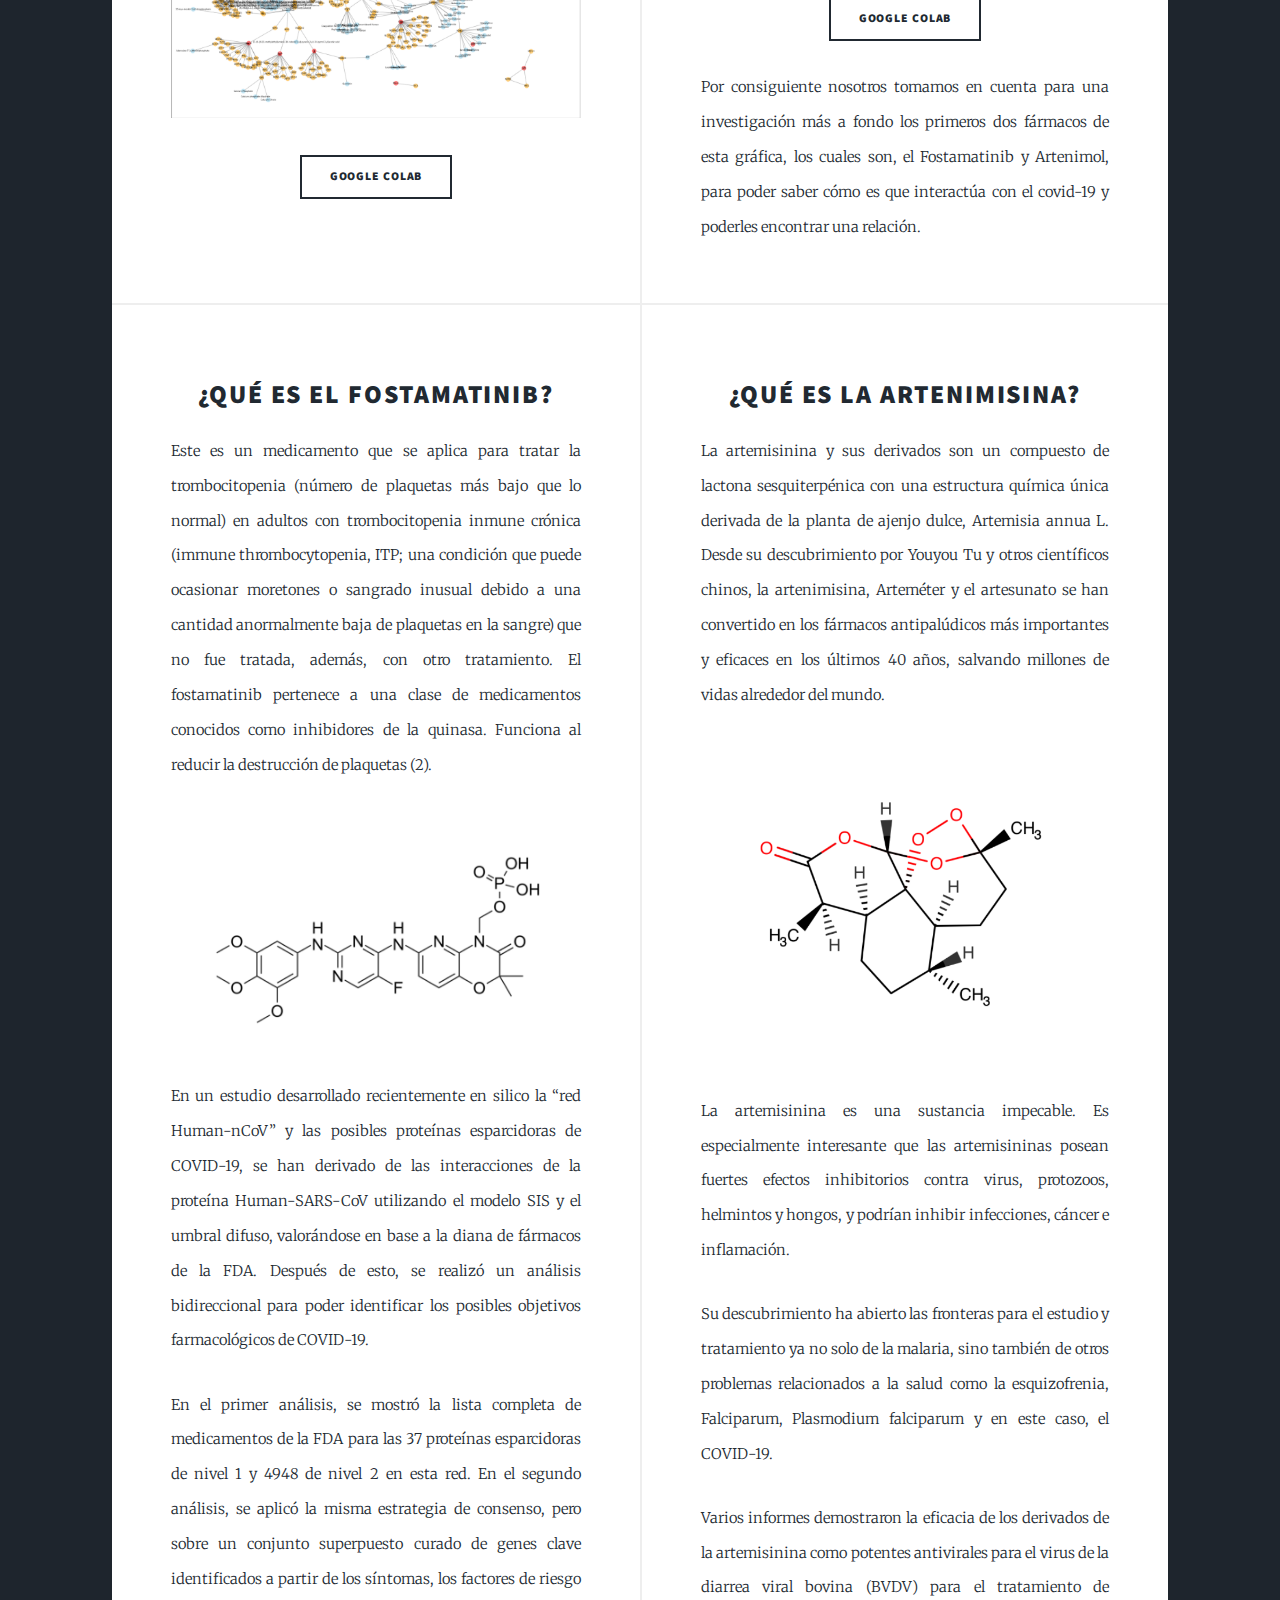
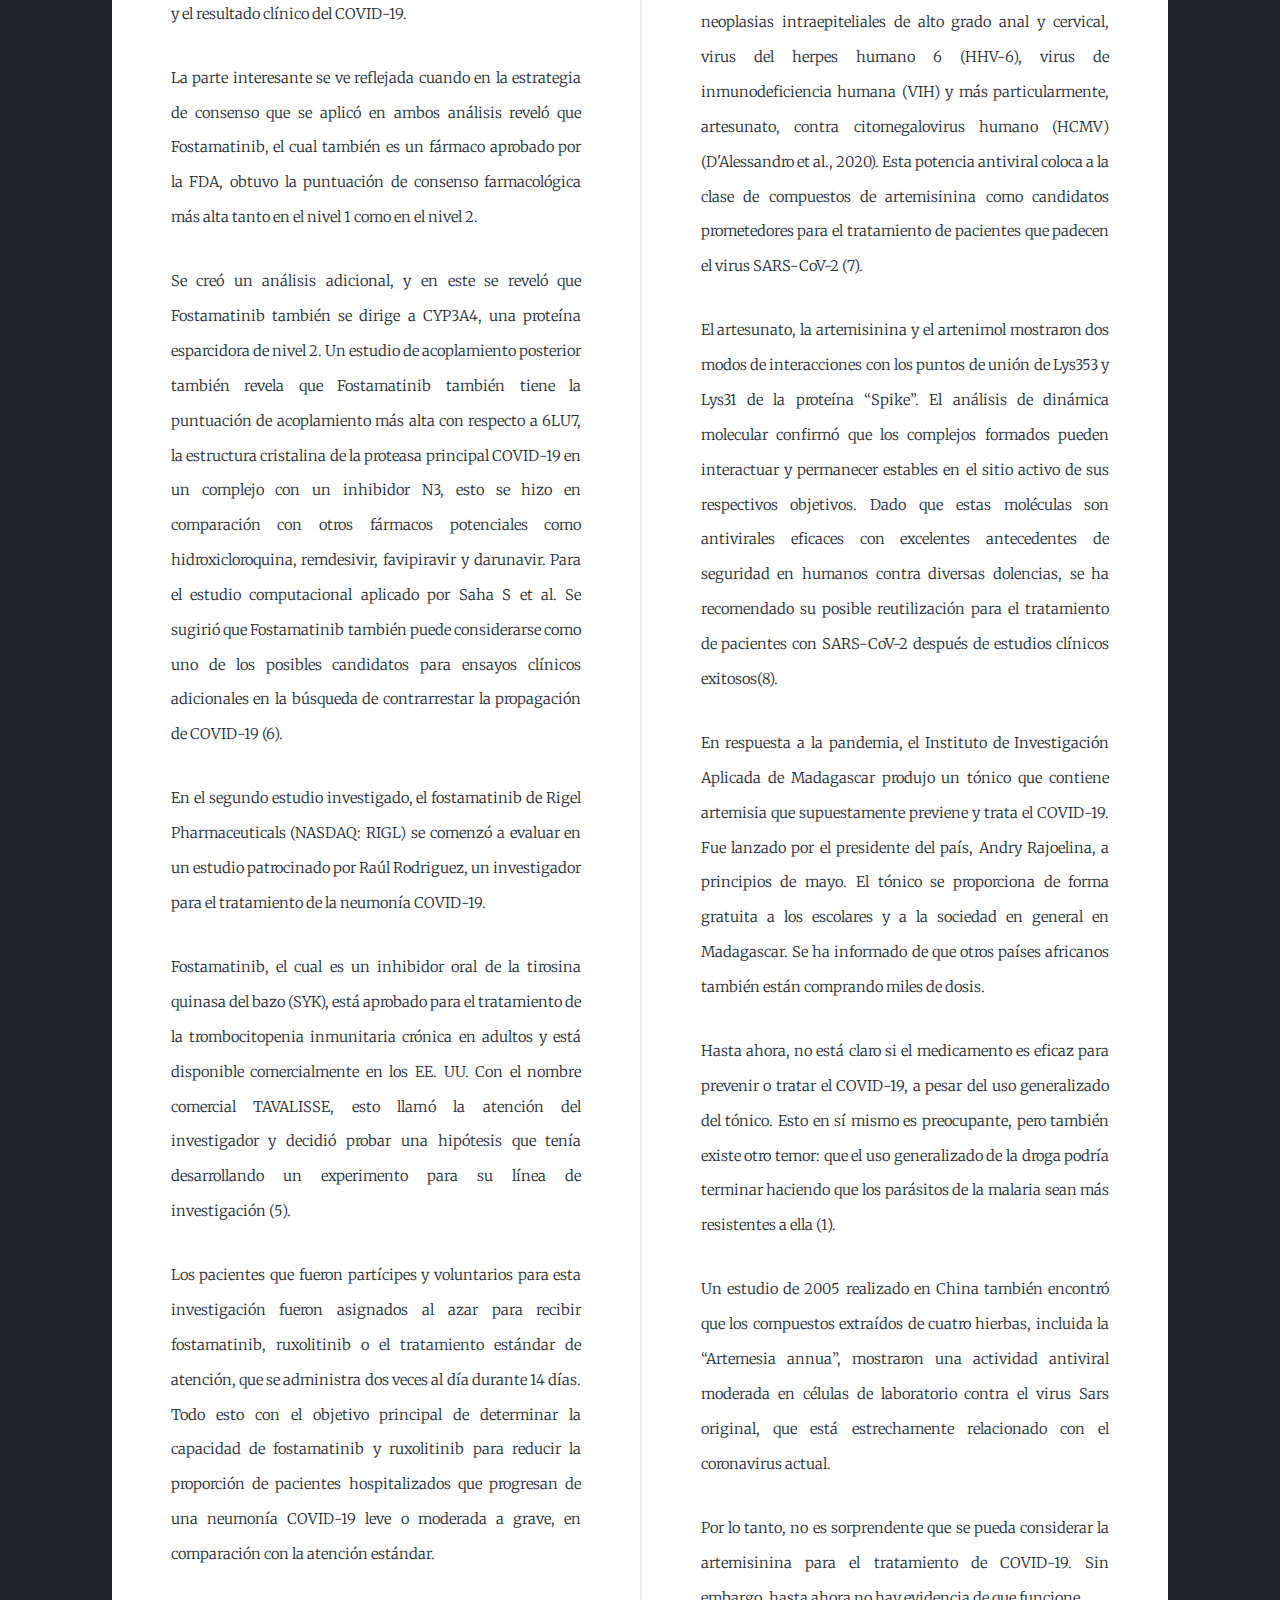
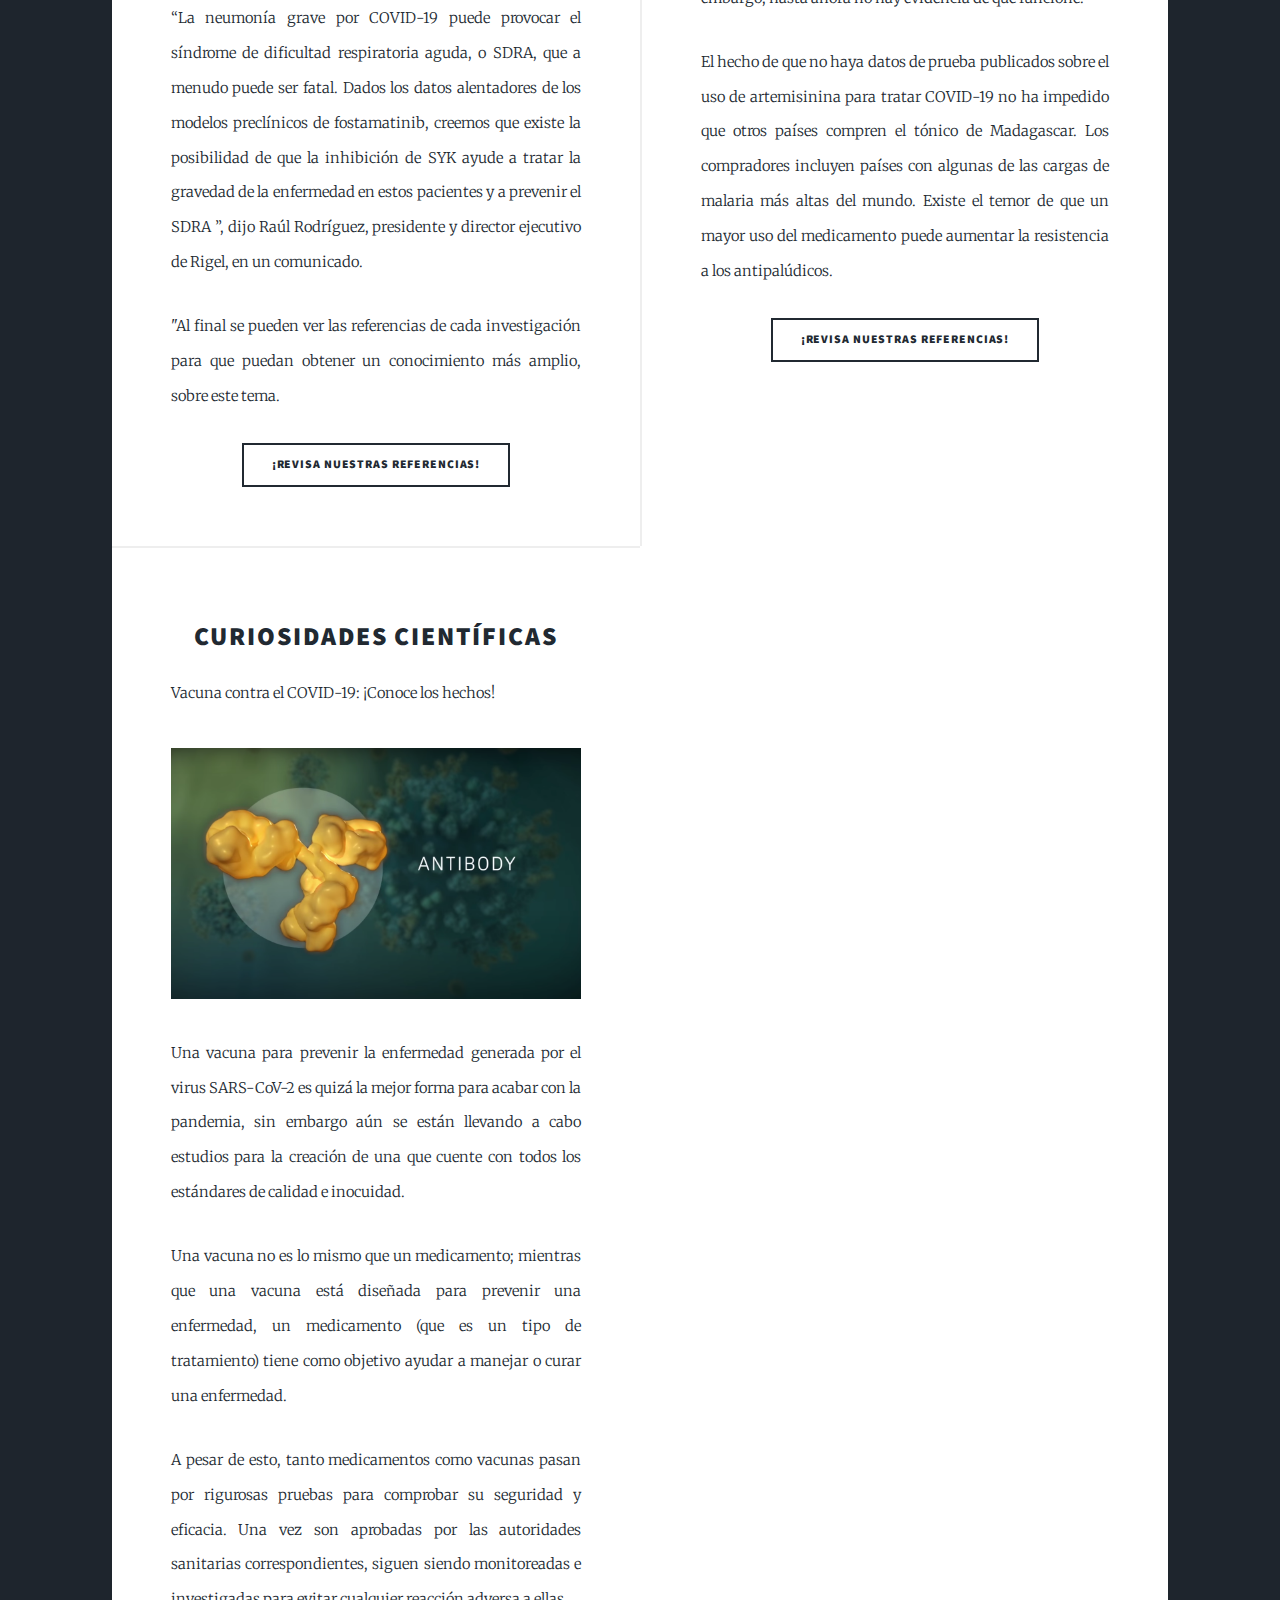
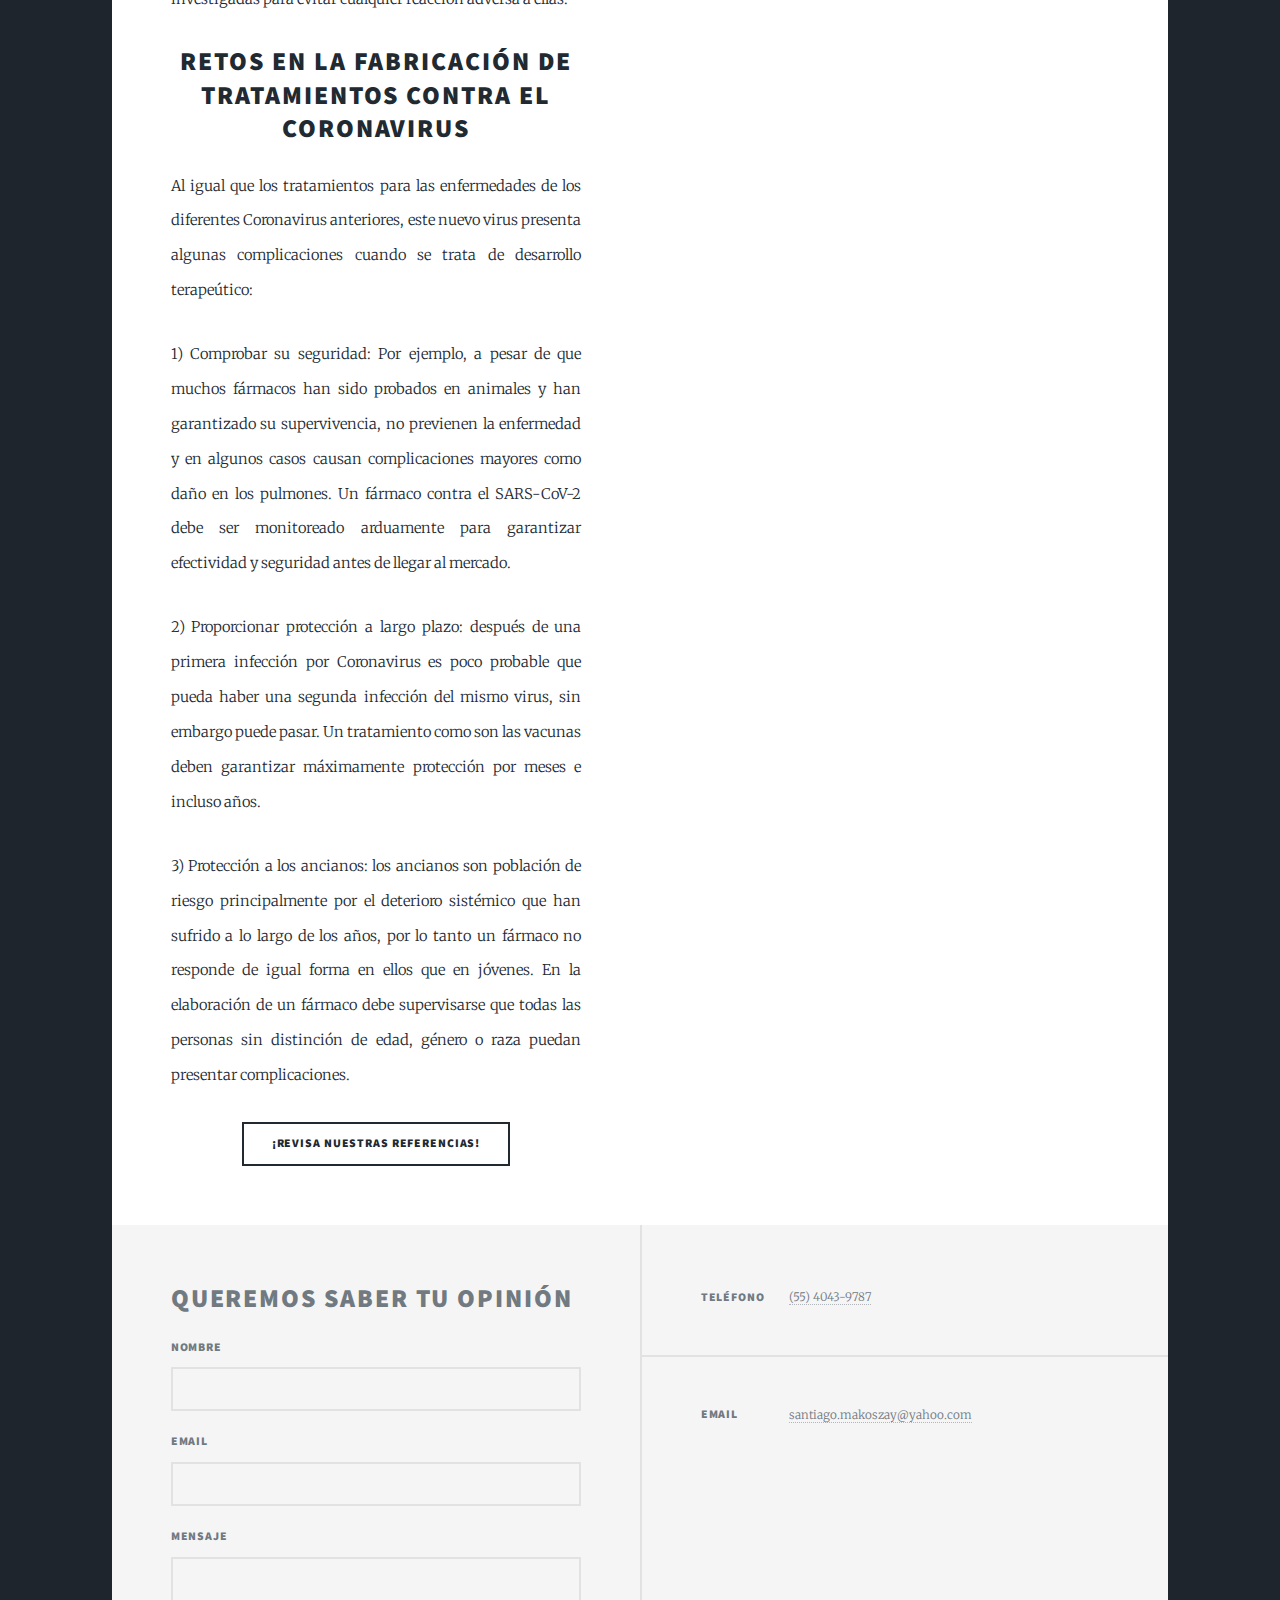
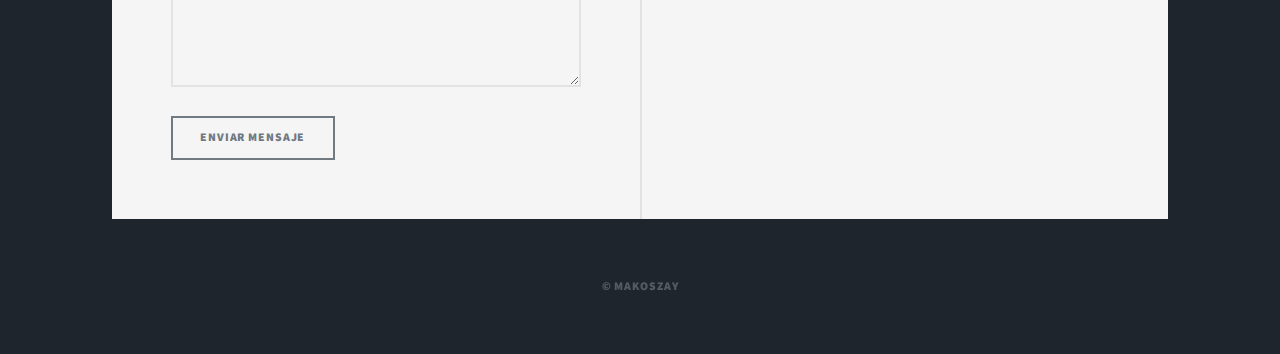
==== commit 8dc95427: "Update abuelito.html" ====
--- a/abuelito.html
+++ b/abuelito.html
@@ -63,10 +63,13 @@
                                     centrar nuestra investigación fueron Fostamatinib y Artenimol.</p>
                                 </header>
                                 <div class="image main"><img src="images/farmacos_elegidos.png" alt="" /></div>
-                                <ul class="actions special">
-                                    <li href="https://www.rcsb.org/structure/4O75" class="button" style="font-size:20px;">&nbsp;&nbsp;FOSTAMATINIB en complejo con BRD4&nbsp;&nbsp;</li>
-					<li href="https://pubchem.ncbi.nlm.nih.gov/compound/Dihydroartemisinin" class="button" style="font-size:20px;">&nbsp;&nbsp;Estructura modelo Artenimol&nbsp;&nbsp;</li>
-                                </ul>
+				<ul class="actions special">
+				    <li><a href="https://www.rcsb.org/structure/4O75" class="button">FOSTAMATINIB en complejo con BRD4</a></li>
+				</ul>
+				<ul class="actions special">
+				    <li><a href="https://pubchem.ncbi.nlm.nih.gov/compound/Dihydroartemisinin" class="button">Estructura modelo Artenimol</a></li>
+				</ul>
+                                
                             </article>
 
                         <!-- Posts -->
